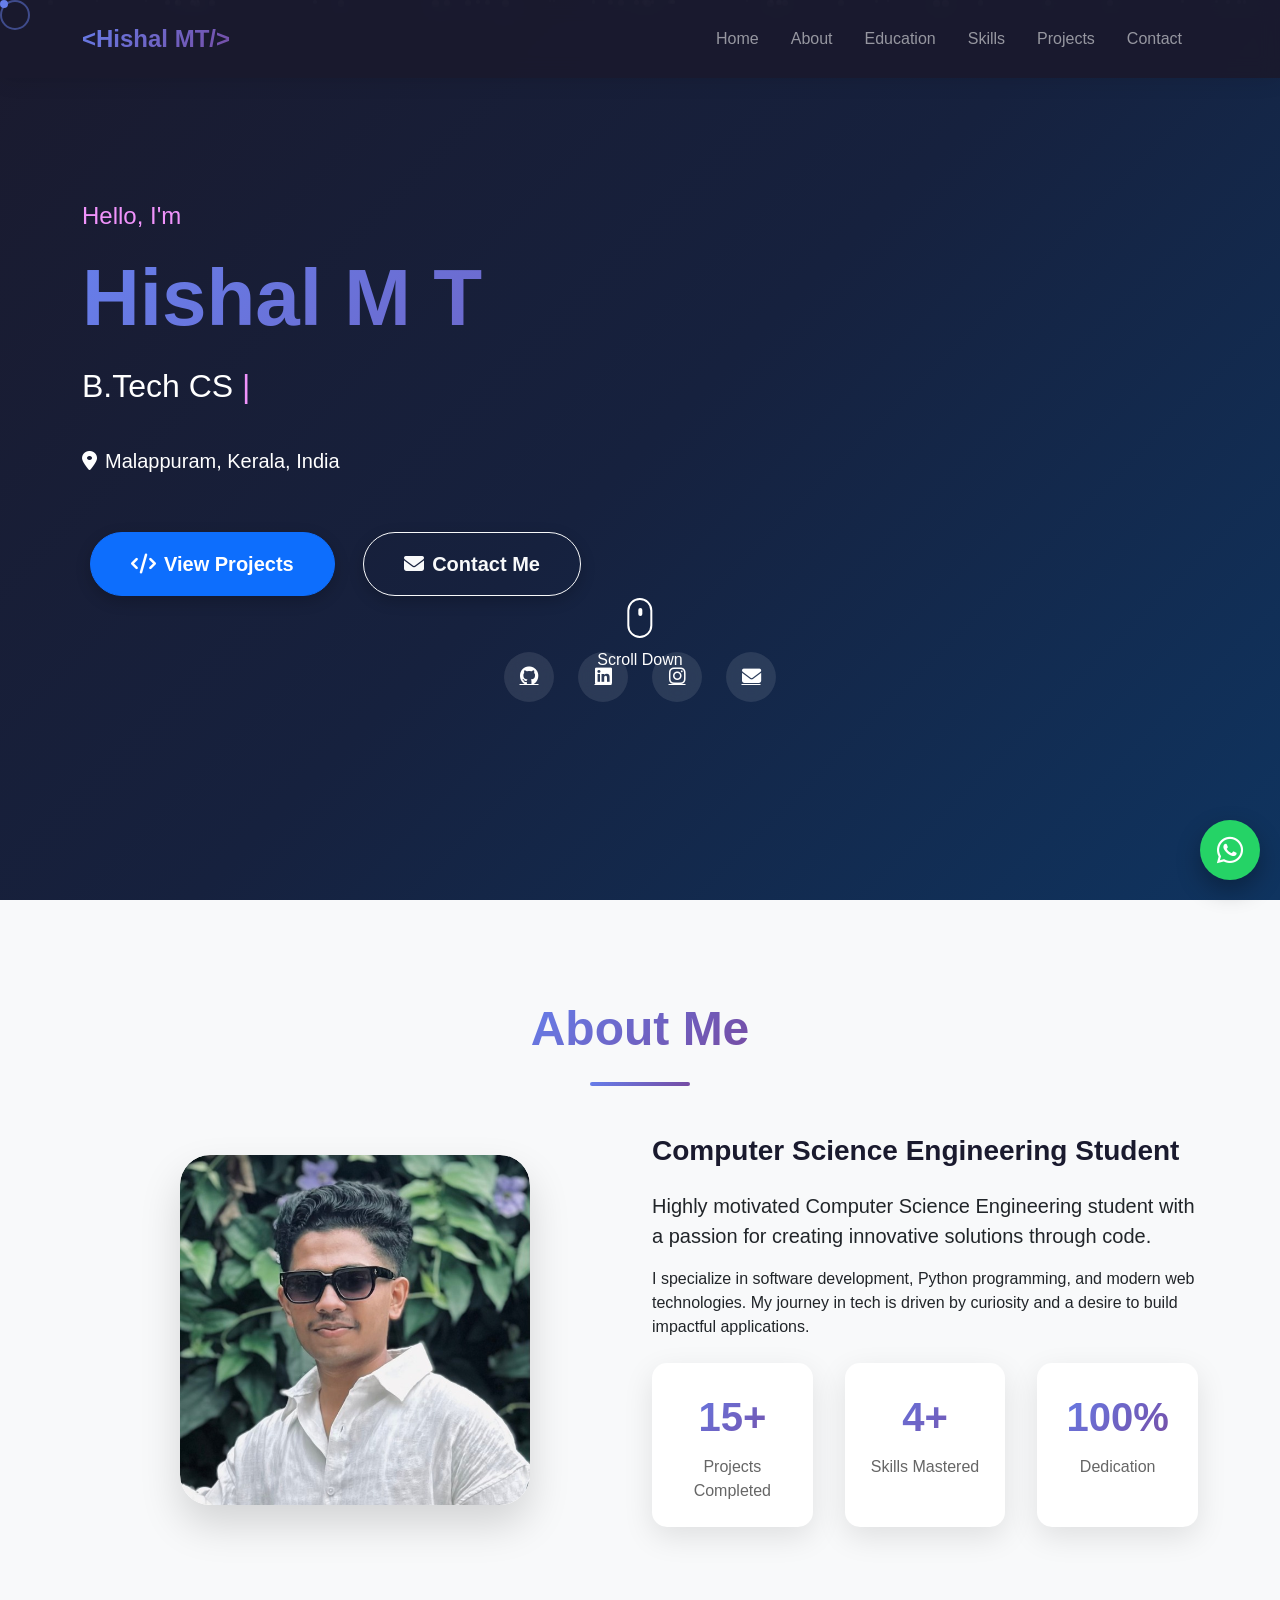
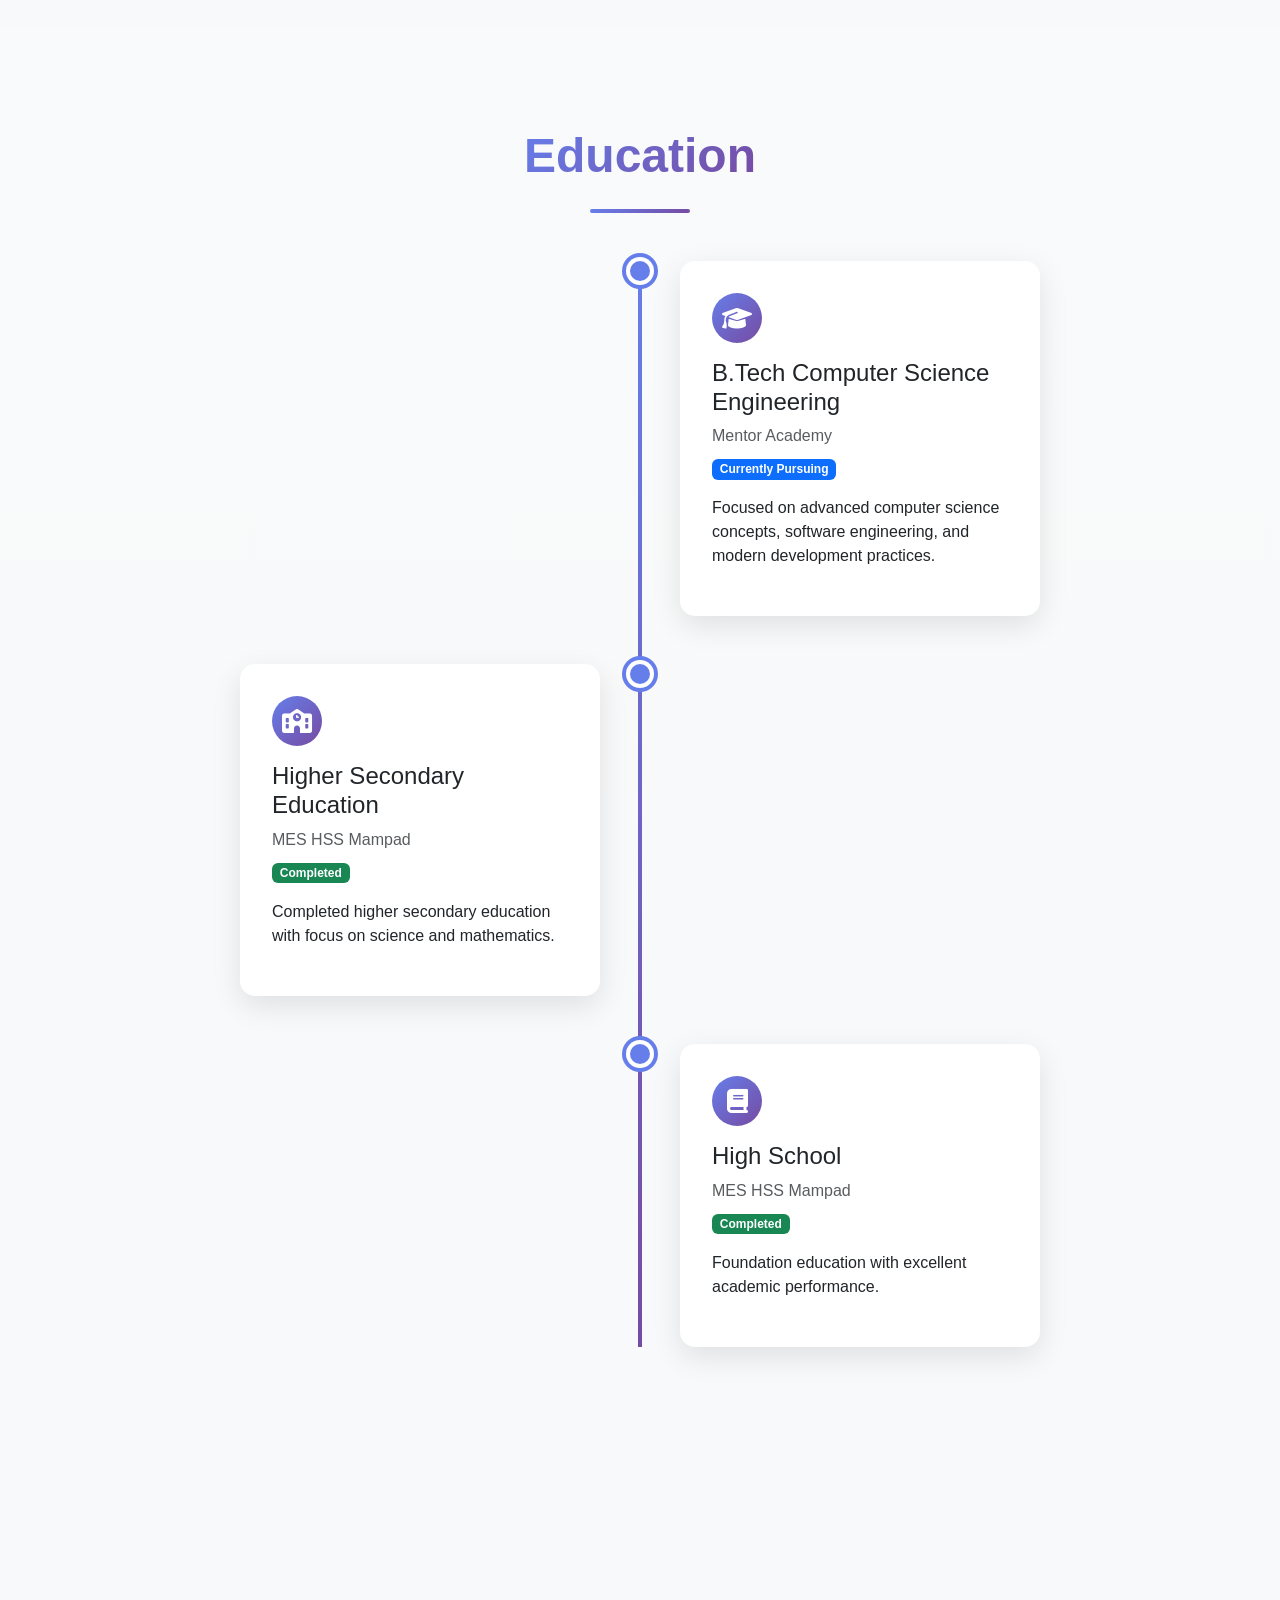
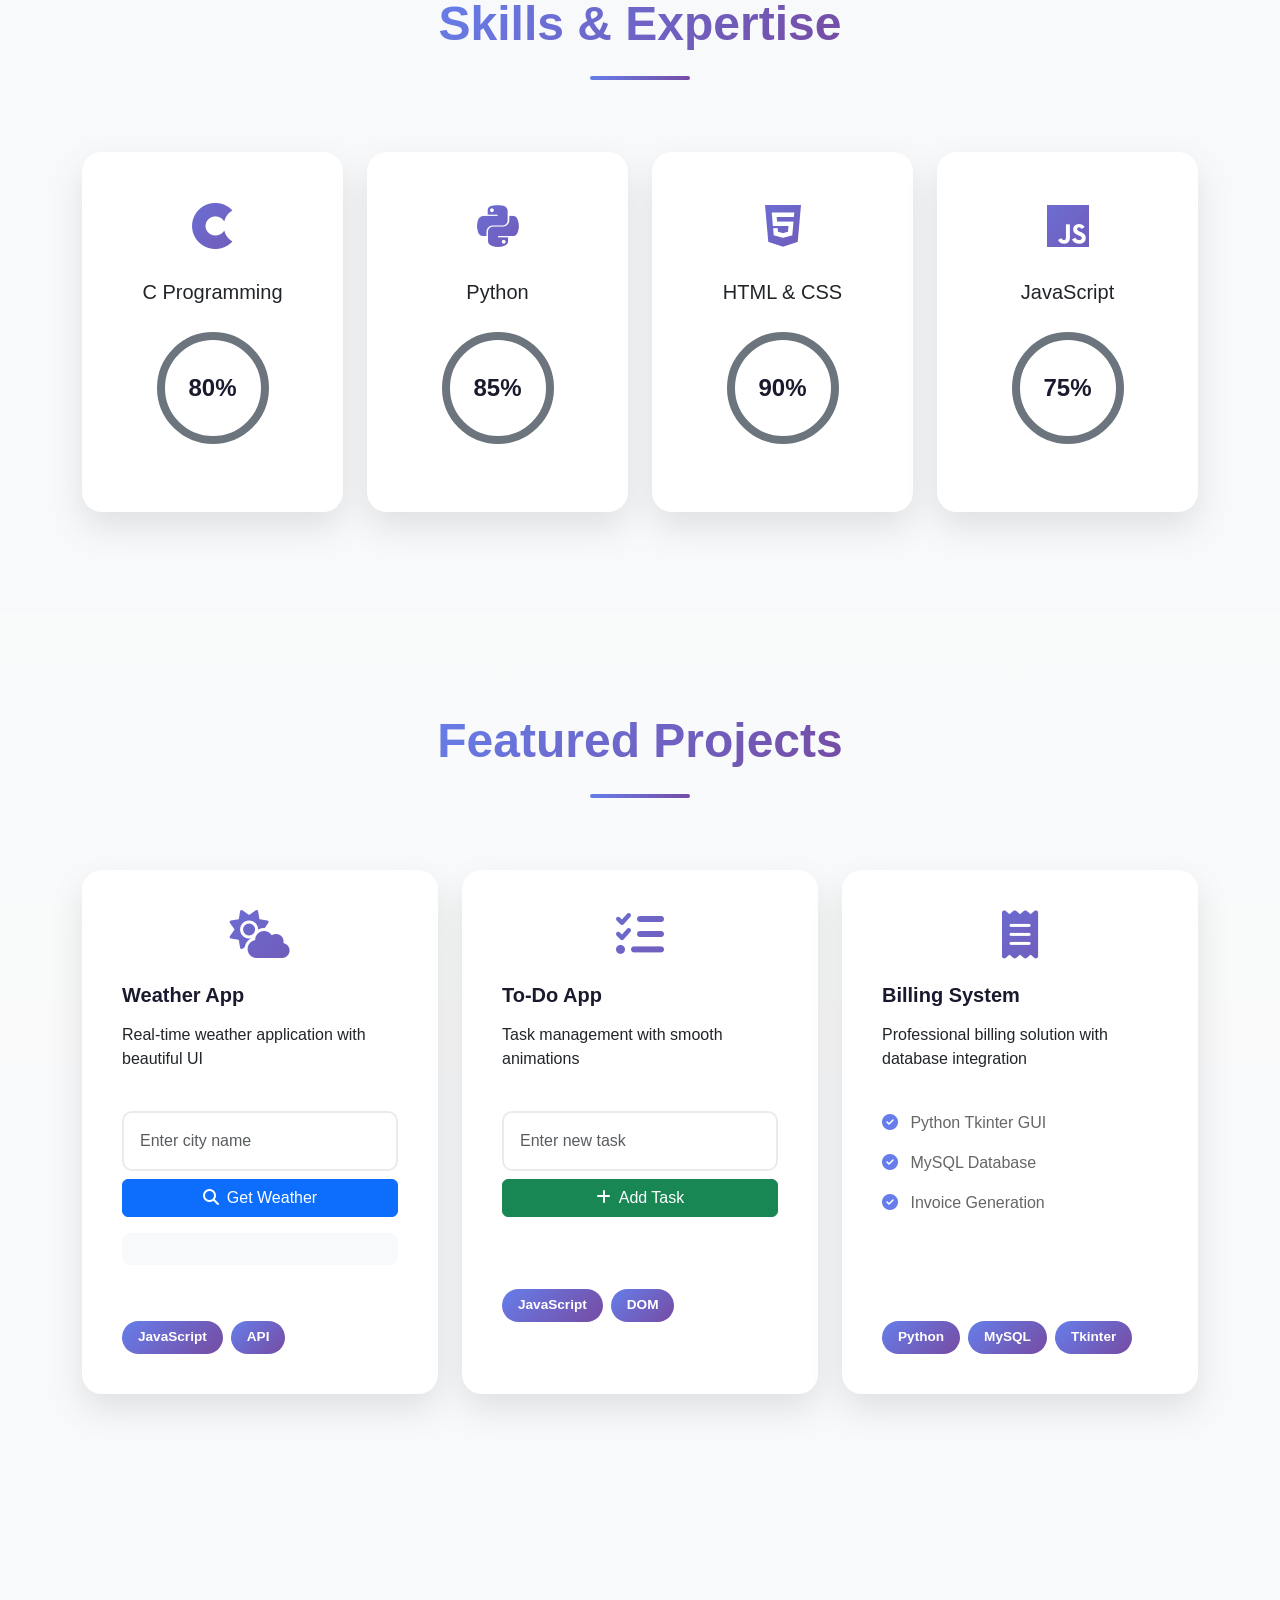
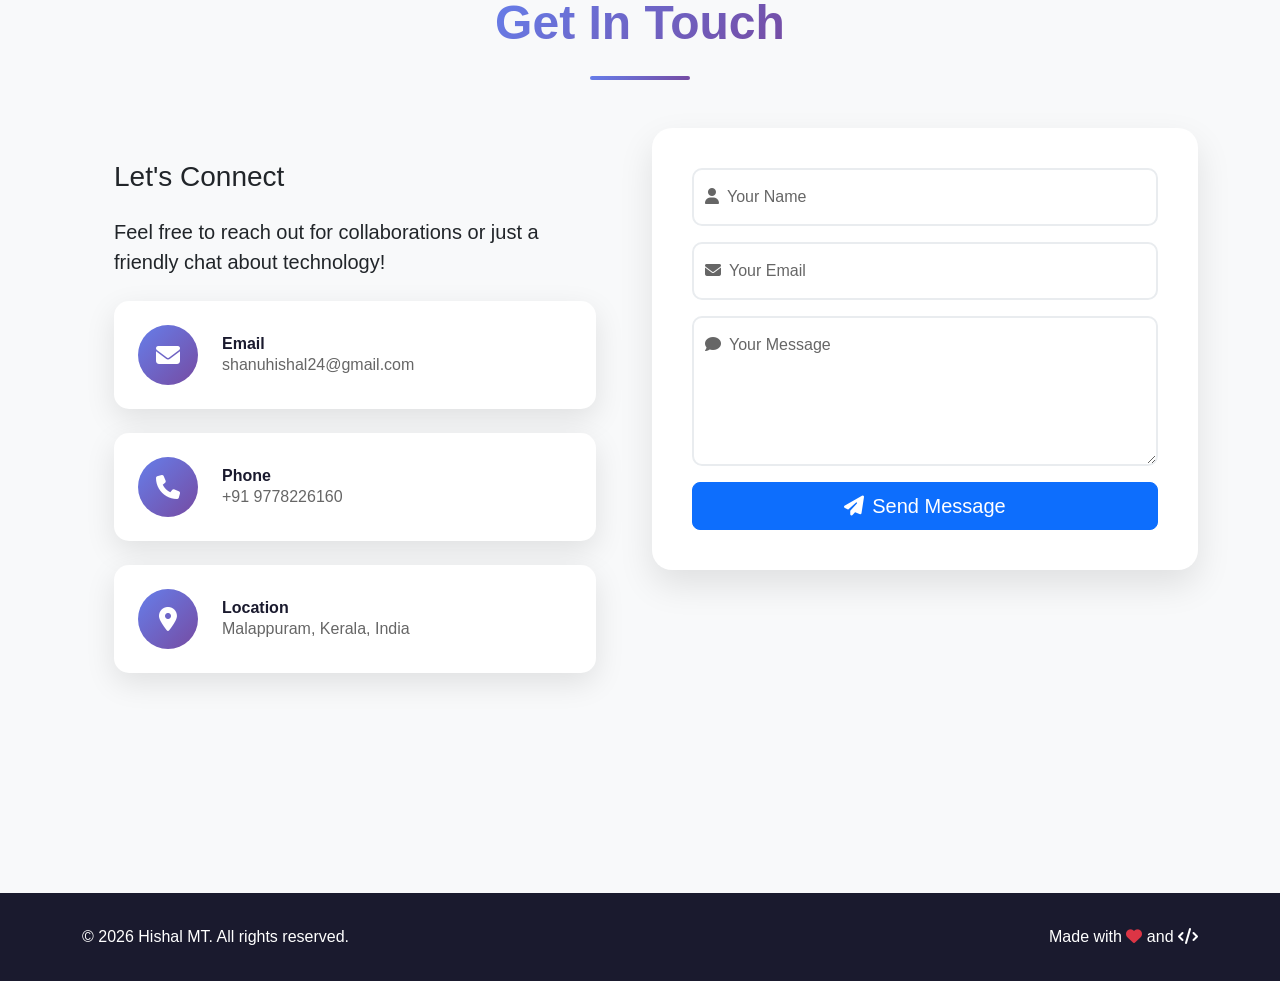
==== index.html @ 67fface1 "Fixed portfolio homepage" ====
<!DOCTYPE html>
<html lang="en">
<head>
<meta charset="UTF-8">
<meta name="viewport" content="width=device-width, initial-scale=1.0">
<title>Hishal MT | Portfolio</title>
<link href="https://cdn.jsdelivr.net/npm/bootstrap@5.3.2/dist/css/bootstrap.min.css" rel="stylesheet">
<link rel="stylesheet" href="https://cdnjs.cloudflare.com/ajax/libs/font-awesome/6.4.0/css/all.min.css">
<link rel="stylesheet" href="style.css">
</head>
<body>

<!-- Cursor Trail -->
<div class="cursor-dot" data-cursor-dot></div>
<div class="cursor-outline" data-cursor-outline></div>

<!-- Navbar -->
<nav class="navbar navbar-expand-lg navbar-dark fixed-top" id="mainNav">
<div class="container">
<a class="navbar-brand logo-text" href="#home">
<span class="logo-bracket">&lt;</span>Hishal MT<span class="logo-bracket">/&gt;</span>
</a>
<button class="navbar-toggler" type="button" data-bs-toggle="collapse" data-bs-target="#navMenu">
<span class="navbar-toggler-icon"></span>
</button>
<div class="collapse navbar-collapse" id="navMenu">
<ul class="navbar-nav ms-auto">
<li class="nav-item"><a class="nav-link" href="#home">Home</a></li>
<li class="nav-item"><a class="nav-link" href="#about">About</a></li>
<li class="nav-item"><a class="nav-link" href="#education">Education</a></li>
<li class="nav-item"><a class="nav-link" href="#skills">Skills</a></li>
<li class="nav-item"><a class="nav-link" href="#projects">Projects</a></li>
<li class="nav-item"><a class="nav-link" href="#contact">Contact</a></li>
</ul>
</div>
</div>
</nav>

<!-- Hero Section -->
<section id="home" class="hero">
<div class="particles" id="particles"></div>
<div class="container hero-content">
<div class="hero-text" data-aos="fade-up">
<div class="greeting">Hello, I'm</div>
<h1 class="display-1 fw-bold glitch" data-text="Hishal M T">Hishal M T</h1>
<div class="typed-container">
<span class="typed-text"></span>
<span class="cursor-blink">|</span>
</div>
<p class="lead mt-4">
<i class="fas fa-map-marker-alt me-2"></i>Malappuram, Kerala, India
</p>
<div class="hero-buttons mt-5">
<a href="#projects" class="btn btn-primary btn-lg me-3">
<i class="fas fa-code me-2"></i>View Projects
</a>
<a href="#contact" class="btn btn-outline-light btn-lg">
<i class="fas fa-envelope me-2"></i>Contact Me
</a>
</div>
<div class="social-links mt-5">
<a href="https://github.com/HISHAL24/" class="social-icon"><i class="fab fa-github"></i></a>
<a href="https://www.linkedin.com/in/HISHAL MT/" class="social-icon"><i class="fab fa-linkedin"></i></a>
<a href="https://www.instagram.com/_hishal/" class="social-icon"><i class="fab fa-instagram"></i></a>
<a href="mailto:shanuhishal24@gmail.com" class="social-icon"><i class="fas fa-envelope"></i></a>
</div>
</div>
<div class="scroll-indicator">
<div class="mouse"></div>
<span>Scroll Down</span>
</div>
</div>
</section>

<!-- About Section -->
<section id="about" class="section">
<div class="container">
<div class="section-title" data-aos="fade-up">
<h2>About Me</h2>
<div class="title-underline"></div>
</div>
<div class="row align-items-center mt-5">
<div class="col-lg-6" data-aos="fade-right">
<div class="about-img-container">
<div class="about-img-bg"></div>

<div class="profile-card-3d">
    <img src="images/amyphoto.jpg" alt="My Photo" class="profile-img">
</div>

</div>
</div>
<div class="col-lg-6" data-aos="fade-left">
<div class="about-content">
<h3 class="mb-4">Computer Science Engineering Student</h3>
<p class="lead">Highly motivated Computer Science Engineering student with a passion for creating innovative solutions through code.</p>
<p>I specialize in software development, Python programming, and modern web technologies. My journey in tech is driven by curiosity and a desire to build impactful applications.</p>
<div class="about-stats mt-4">
<div class="stat-item">
<div class="stat-number">15+</div>
<div class="stat-label">Projects Completed</div>
</div>
<div class="stat-item">
<div class="stat-number">4+</div>
<div class="stat-label">Skills Mastered</div>
</div>
<div class="stat-item">
<div class="stat-number">100%</div>
<div class="stat-label">Dedication</div>
</div>
</div>
</div>
</div>
</div>
</div>
</section>

<!-- Education Section -->
<section id="education" class="section bg-gradient">
<div class="container">
<div class="section-title" data-aos="fade-up">
<h2>Education</h2>
<div class="title-underline"></div>
</div>
<div class="timeline">
<div class="timeline-item" data-aos="fade-up" data-aos-delay="100">
<div class="timeline-dot"></div>
<div class="timeline-content">
<div class="timeline-card">
<div class="timeline-icon"><i class="fas fa-graduation-cap"></i></div>
<h4>B.Tech Computer Science Engineering</h4>
<p class="text-muted mb-2">Mentor Academy</p>
<span class="badge bg-primary">Currently Pursuing</span>
<p class="mt-3">Focused on advanced computer science concepts, software engineering, and modern development practices.</p>
</div>
</div>
</div>
<div class="timeline-item" data-aos="fade-up" data-aos-delay="200">
<div class="timeline-dot"></div>
<div class="timeline-content">
<div class="timeline-card">
<div class="timeline-icon"><i class="fas fa-school"></i></div>
<h4>Higher Secondary Education</h4>
<p class="text-muted mb-2">MES HSS Mampad</p>
<span class="badge bg-success">Completed</span>
<p class="mt-3">Completed higher secondary education with focus on science and mathematics.</p>
</div>
</div>
</div>
<div class="timeline-item" data-aos="fade-up" data-aos-delay="300">
<div class="timeline-dot"></div>
<div class="timeline-content">
<div class="timeline-card">
<div class="timeline-icon"><i class="fas fa-book"></i></div>
<h4>High School</h4>
<p class="text-muted mb-2">MES HSS Mampad</p>
<span class="badge bg-success">Completed</span>
<p class="mt-3">Foundation education with excellent academic performance.</p>
</div>
</div>
</div>
</div>
</div>
</section>

<!-- Skills Section -->
<section id="skills" class="section">
<div class="container">
<div class="section-title" data-aos="fade-up">
<h2>Skills & Expertise</h2>
<div class="title-underline"></div>
</div>
<div class="row g-4 mt-4">
<div class="col-lg-3 col-md-6" data-aos="zoom-in" data-aos-delay="100">
<div class="skill-card-3d">
<div class="skill-icon"><i class="fab fa-cuttlefish"></i></div>
<h5>C Programming</h5>
<div class="skill-progress">
<svg class="progress-ring" width="120" height="120">
<circle class="progress-ring-circle" stroke="#6c757d" stroke-width="8" fill="transparent" r="52" cx="60" cy="60"/>
<circle class="progress-ring-circle progress-ring-fill" stroke="url(#gradient1)" stroke-width="8" fill="transparent" r="52" cx="60" cy="60" style="--percent: 80"/>
</svg>
<div class="progress-text">80%</div>
</div>
<defs>
<linearGradient id="gradient1" x1="0%" y1="0%" x2="100%" y2="100%">
<stop offset="0%" style="stop-color:#667eea;stop-opacity:1" />
<stop offset="100%" style="stop-color:#764ba2;stop-opacity:1" />
</linearGradient>
</defs>
</div>
</div>
<div class="col-lg-3 col-md-6" data-aos="zoom-in" data-aos-delay="200">
<div class="skill-card-3d">
<div class="skill-icon"><i class="fab fa-python"></i></div>
<h5>Python</h5>
<div class="skill-progress">
<svg class="progress-ring" width="120" height="120">
<circle class="progress-ring-circle" stroke="#6c757d" stroke-width="8" fill="transparent" r="52" cx="60" cy="60"/>
<circle class="progress-ring-circle progress-ring-fill" stroke="url(#gradient2)" stroke-width="8" fill="transparent" r="52" cx="60" cy="60" style="--percent: 85"/>
</svg>
<div class="progress-text">85%</div>
</div>
<defs>
<linearGradient id="gradient2" x1="0%" y1="0%" x2="100%" y2="100%">
<stop offset="0%" style="stop-color:#f093fb;stop-opacity:1" />
<stop offset="100%" style="stop-color:#f5576c;stop-opacity:1" />
</linearGradient>
</defs>
</div>
</div>
<div class="col-lg-3 col-md-6" data-aos="zoom-in" data-aos-delay="300">
<div class="skill-card-3d">
<div class="skill-icon"><i class="fab fa-html5"></i></div>
<h5>HTML & CSS</h5>
<div class="skill-progress">
<svg class="progress-ring" width="120" height="120">
<circle class="progress-ring-circle" stroke="#6c757d" stroke-width="8" fill="transparent" r="52" cx="60" cy="60"/>
<circle class="progress-ring-circle progress-ring-fill" stroke="url(#gradient3)" stroke-width="8" fill="transparent" r="52" cx="60" cy="60" style="--percent: 90"/>
</svg>
<div class="progress-text">90%</div>
</div>
<defs>
<linearGradient id="gradient3" x1="0%" y1="0%" x2="100%" y2="100%">
<stop offset="0%" style="stop-color:#4facfe;stop-opacity:1" />
<stop offset="100%" style="stop-color:#00f2fe;stop-opacity:1" />
</linearGradient>
</defs>
</div>
</div>
<div class="col-lg-3 col-md-6" data-aos="zoom-in" data-aos-delay="400">
<div class="skill-card-3d">
<div class="skill-icon"><i class="fab fa-js"></i></div>
<h5>JavaScript</h5>
<div class="skill-progress">
<svg class="progress-ring" width="120" height="120">
<circle class="progress-ring-circle" stroke="#6c757d" stroke-width="8" fill="transparent" r="52" cx="60" cy="60"/>
<circle class="progress-ring-circle progress-ring-fill" stroke="url(#gradient4)" stroke-width="8" fill="transparent" r="52" cx="60" cy="60" style="--percent: 75"/>
</svg>
<div class="progress-text">75%</div>
</div>
<defs>
<linearGradient id="gradient4" x1="0%" y1="0%" x2="100%" y2="100%">
<stop offset="0%" style="stop-color:#fa709a;stop-opacity:1" />
<stop offset="100%" style="stop-color:#fee140;stop-opacity:1" />
</linearGradient>
</defs>
</div>
</div>
</div>
</div>
</section>

<!-- Projects Section -->
<section id="projects" class="section bg-gradient">
<div class="container">
<div class="section-title" data-aos="fade-up">
<h2>Featured Projects</h2>
<div class="title-underline"></div>
</div>
<div class="row g-4 mt-4">
<div class="col-lg-4 col-md-6" data-aos="flip-left" data-aos-delay="100">
<div class="project-card">
<div class="project-icon">
<i class="fas fa-cloud-sun fa-3x"></i>
</div>
<h5>Weather App</h5>
<p>Real-time weather application with beautiful UI</p>
<div class="project-demo">
<input type="text" id="city" class="form-control mb-2" placeholder="Enter city name">
<button class="btn btn-primary w-100" onclick="getWeather()">
<i class="fas fa-search me-2"></i>Get Weather
</button>
<p id="weatherResult" class="mt-3 result-text"></p>
</div>
<div class="project-tags">
<span class="tag">JavaScript</span>
<span class="tag">API</span>
</div>
</div>
</div>
<div class="col-lg-4 col-md-6" data-aos="flip-left" data-aos-delay="200">
<div class="project-card">
<div class="project-icon">
<i class="fas fa-tasks fa-3x"></i>
</div>
<h5>To-Do App</h5>
<p>Task management with smooth animations</p>
<div class="project-demo">
<input type="text" id="task" class="form-control mb-2" placeholder="Enter new task">
<button class="btn btn-success w-100" onclick="addTask()">
<i class="fas fa-plus me-2"></i>Add Task
</button>
<ul id="taskList" class="task-list mt-3"></ul>
</div>
<div class="project-tags">
<span class="tag">JavaScript</span>
<span class="tag">DOM</span>
</div>
</div>
</div>
<div class="col-lg-4 col-md-6" data-aos="flip-left" data-aos-delay="300">
<div class="project-card">
<div class="project-icon">
<i class="fas fa-receipt fa-3x"></i>
</div>
<h5>Billing System</h5>
<p>Professional billing solution with database integration</p>
<div class="project-features mt-3">
<div class="feature-item">
<i class="fas fa-check-circle"></i> Python Tkinter GUI
</div>
<div class="feature-item">
<i class="fas fa-check-circle"></i> MySQL Database
</div>
<div class="feature-item">
<i class="fas fa-check-circle"></i> Invoice Generation
</div>
</div>
<div class="project-tags mt-3">
<span class="tag">Python</span>
<span class="tag">MySQL</span>
<span class="tag">Tkinter</span>
</div>
</div>
</div>
</div>
</div>
</section>

<!-- Contact Section -->
<section id="contact" class="section">
<div class="container">
<div class="section-title" data-aos="fade-up">
<h2>Get In Touch</h2>
<div class="title-underline"></div>
</div>
<div class="row mt-5">
<div class="col-lg-6" data-aos="fade-right">
<div class="contact-info">
<h3 class="mb-4">Let's Connect</h3>
<p class="lead mb-4">Feel free to reach out for collaborations or just a friendly chat about technology!</p>
<div class="contact-item">
<div class="contact-icon"><i class="fas fa-envelope"></i></div>
<div>
<h6>Email</h6>
<p>shanuhishal24@gmail.com</p>
</div>
</div>
<div class="contact-item">
<div class="contact-icon"><i class="fas fa-phone"></i></div>
<div>
<h6>Phone</h6>
<p>+91 9778226160</p>
</div>
</div>
<div class="contact-item">
<div class="contact-icon"><i class="fas fa-map-marker-alt"></i></div>
<div>
<h6>Location</h6>
<p>Malappuram, Kerala, India</p>
</div>
</div>
</div>
</div>
<div class="col-lg-6" data-aos="fade-left">
<form onsubmit="sendEmail(event)" class="contact-form">
<div class="form-floating mb-3">
<input type="text" class="form-control" id="name" placeholder="Your Name" required>
<label for="name"><i class="fas fa-user me-2"></i>Your Name</label>
</div>
<div class="form-floating mb-3">
<input type="email" class="form-control" id="email" placeholder="Your Email" required>
<label for="email"><i class="fas fa-envelope me-2"></i>Your Email</label>
</div>
<div class="form-floating mb-3">
<textarea class="form-control" id="message" placeholder="Message" style="height: 150px" required></textarea>
<label for="message"><i class="fas fa-comment me-2"></i>Your Message</label>
</div>
<button type="submit" class="btn btn-primary btn-lg w-100">
<i class="fas fa-paper-plane me-2"></i>Send Message
</button>

</form>
</div>
</div>
</div>
</section>

<!-- Footer -->
<footer class="footer">
<div class="container">
<div class="row">
<div class="col-md-6">
<p class="mb-0">&copy; 2026 Hishal MT. All rights reserved.</p>
</div>
<div class="col-md-6 text-md-end">
<p class="mb-0">Made with <i class="fas fa-heart text-danger"></i> and <i class="fas fa-code"></i></p>
</div>
</div>
</div>
</footer>

<!-- ADD WHATSAPP BUTTON HERE -->

<a href="https://wa.me/919778226160?text=Hello%20Hishal"
   class="floating-whatsapp"
   target="_blank">

   <i class="fab fa-whatsapp"></i>

</a>

</body>
</html>

<script src="https://cdn.jsdelivr.net/npm/bootstrap@5.3.2/dist/js/bootstrap.bundle.min.js"></script>
<script src="script.js"></script>

<style>
/* ===== CSS FILE CONTENT (style.css) ===== */

/* Global Styles */
* {
  margin: 0;
  padding: 0;
  box-sizing: border-box;
}

:root {
  --primary: #667eea;
  --secondary: #764ba2;
  --accent: #f093fb;
  --dark: #1a1a2e;
  --light: #f8f9fa;
  --gradient-1: linear-gradient(135deg, #667eea 0%, #764ba2 100%);
  --gradient-2: linear-gradient(135deg, #f093fb 0%, #f5576c 100%);
  --gradient-3: linear-gradient(135deg, #4facfe 0%, #00f2fe 100%);
}

body {
  font-family: 'Segoe UI', Tahoma, Geneva, Verdana, sans-serif;
  background-color: var(--light);
  overflow-x: hidden;
  cursor: none;
}


.floating-whatsapp{
    position: fixed;
    bottom: 20px;
    right: 20px;
    width: 60px;
    height: 60px;
    background: #25D366;
    color: white;
    border-radius: 50%;
    display: flex;
    align-items: center;
    justify-content: center;
    font-size: 30px;
    text-decoration: none;
    box-shadow: 0 10px 25px rgba(0,0,0,0.3);
    z-index: 1000;
    transition: 0.3s ease;
}

.floating-whatsapp:hover{
    transform: scale(1.1);
    color: white;
}

/* Custom Cursor */
.cursor-dot {
  width: 8px;
  height: 8px;
  background: var(--primary);
  border-radius: 50%;
  position: fixed;
  pointer-events: none;
  z-index: 9999;
  transition: transform 0.2s ease;
}

.cursor-outline {
  width: 30px;
  height: 30px;
  border: 2px solid var(--primary);
  border-radius: 50%;
  position: fixed;
  pointer-events: none;
  z-index: 9998;
  transition: all 0.15s ease;
  opacity: 0.5;
}

/* Navbar */
.navbar {
  background: rgba(26, 26, 46, 0.95) !important;
  backdrop-filter: blur(10px);
  padding: 1rem 0;
  transition: all 0.3s ease;
  box-shadow: 0 2px 20px rgba(0, 0, 0, 0.1);
}

.navbar.scrolled {
  padding: 0.5rem 0;
  box-shadow: 0 4px 30px rgba(0, 0, 0, 0.2);
}

.logo-text {
  font-size: 1.5rem;
  font-weight: 700;
  background: var(--gradient-1);
  -webkit-background-clip: text;
  -webkit-text-fill-color: transparent;
  background-clip: text;
}

.logo-bracket {
  color: var(--accent);
  font-weight: 900;
}

.nav-link {
  position: relative;
  margin: 0 0.5rem;
  transition: all 0.3s ease;
}

.nav-link::after {
  content: '';
  position: absolute;
  bottom: -5px;
  left: 50%;
  width: 0;
  height: 2px;
  background: var(--gradient-1);
  transition: all 0.3s ease;
  transform: translateX(-50%);
}

.nav-link:hover::after {
  width: 80%;
}

/* Hero Section */
.hero {
  min-height: 100vh;
  background: linear-gradient(135deg, #1a1a2e 0%, #16213e 50%, #0f3460 100%);
  position: relative;
  overflow: hidden;
  display: flex;
  align-items: center;
  color: white;
}

.particles {
  position: absolute;
  width: 100%;
  height: 100%;
  top: 0;
  left: 0;
  z-index: 1;
}

.particle {
  position: absolute;
  background: rgba(255, 255, 255, 0.5);
  border-radius: 50%;
  animation: float 20s infinite;
}

@keyframes float {
  0%, 100% {
    transform: translateY(0) translateX(0);
    opacity: 0;
  }
  10% {
    opacity: 1;
  }
  90% {
    opacity: 1;
  }
  100% {
    transform: translateY(-100vh) translateX(100px);
    opacity: 0;
  }
}

.hero-content {
  position: relative;
  z-index: 2;
}

.greeting {
  font-size: 1.5rem;
  color: var(--accent);
  margin-bottom: 1rem;
  animation: fadeInDown 1s ease;
}

.glitch {
  animation: fadeInUp 1s ease;
  background: var(--gradient-1);
  -webkit-background-clip: text;
  -webkit-text-fill-color: transparent;
  background-clip: text;
}

.typed-container {
  font-size: 2rem;
  margin-top: 1rem;
  min-height: 60px;
}

.typed-text {
  color: #fff;
  font-weight: 500;
}

.cursor-blink {
  animation: blink 0.7s infinite;
  color: var(--accent);
  font-weight: 100;
}

@keyframes blink {
  0%, 50% { opacity: 1; }
  51%, 100% { opacity: 0; }
}

.hero-buttons .btn {
  margin: 0.5rem;
  padding: 1rem 2.5rem;
  font-weight: 600;
  border-radius: 50px;
  transition: all 0.3s ease;
  box-shadow: 0 5px 15px rgba(0, 0, 0, 0.2);
}

.hero-buttons .btn:hover {
  transform: translateY(-5px) scale(1.05);
  box-shadow: 0 10px 30px rgba(102, 126, 234, 0.4);
}

.social-links {
  display: flex;
  gap: 1.5rem;
  justify-content: center;
}

.social-icon {
  width: 50px;
  height: 50px;
  border-radius: 50%;
  background: rgba(255, 255, 255, 0.1);
  display: flex;
  align-items: center;
  justify-content: center;
  color: white;
  font-size: 1.2rem;
  transition: all 0.3s ease;
  backdrop-filter: blur(10px);
}

.social-icon:hover {
  background: var(--gradient-1);
  transform: translateY(-5px) rotate(360deg);
  box-shadow: 0 10px 25px rgba(102, 126, 234, 0.4);
}

.scroll-indicator {
  position: absolute;
  bottom: 30px;
  left: 50%;
  transform: translateX(-50%);
  display: flex;
  flex-direction: column;
  align-items: center;
  gap: 10px;
  animation: bounce 2s infinite;
}

.mouse {
  width: 25px;
  height: 40px;
  border: 2px solid white;
  border-radius: 20px;
  position: relative;
}

.mouse::before {
  content: '';
  width: 4px;
  height: 8px;
  background: white;
  border-radius: 2px;
  position: absolute;
  top: 8px;
  left: 50%;
  transform: translateX(-50%);
  animation: scroll 2s infinite;
}

@keyframes scroll {
  0% { opacity: 1; top: 8px; }
  100% { opacity: 0; top: 20px; }
}

@keyframes bounce {
  0%, 100% { transform: translateX(-50%) translateY(0); }
  50% { transform: translateX(-50%) translateY(-10px); }
}

/* Section Styles */
.section {
  padding: 100px 0;
  position: relative;
}

.section-title {
  text-align: center;
  margin-bottom: 3rem;
}

.section-title h2 {
  font-size: 3rem;
  font-weight: 700;
  background: var(--gradient-1);
  -webkit-background-clip: text;
  -webkit-text-fill-color: transparent;
  background-clip: text;
  display: inline-block;
}

.title-underline {
  width: 100px;
  height: 4px;
  background: var(--gradient-1);
  margin: 1rem auto;
  border-radius: 2px;
  animation: expandWidth 1s ease;
}

@keyframes expandWidth {
  from { width: 0; }
  to { width: 100px; }
}

.bg-gradient {
  background: linear-gradient(135deg, #f5f7fa 0%, #c3cfe2 100%);
}

/* About Section */
.about-img-container {
  position: relative;
  perspective: 1000px;
}

.about-img-bg {
  width: 300px;
  height: 300px;
  background: var(--gradient-1);
  border-radius: 50%;
  position: absolute;
  top: 50%;
  left: 50%;
  transform: translate(-50%, -50%);
  animation: rotate 20s linear infinite;
  opacity: 0.3;
}

@keyframes rotate {
  from { transform: translate(-50%, -50%) rotate(0deg); }
  to { transform: translate(-50%, -50%) rotate(360deg); }
}

.profile-card-3d {
  width: 300px;
  height: 300px;
  background: linear-gradient(135deg, rgba(255,255,255,0.9), rgba(255,255,255,0.7));
  border-radius: 20px;
  margin: 0 auto;
  display: flex;
  align-items: center;
  justify-content: center;
  box-shadow: 0 20px 60px rgba(0, 0, 0, 0.3);
  transition: transform 0.3s ease;
  transform-style: preserve-3d;
}



.profile-card-3d{
    width: 350px;
    height: 350px;
    border-radius: 30px;
    overflow: hidden;
    position: relative;
    background: #fff;
    display: flex;
    align-items: center;
    justify-content: center;
    box-shadow: 0 20px 40px rgba(0,0,0,0.15);
}

.profile-img{
    width: 100%;
    height: 100%;
    object-fit: cover;
    border-radius: 30px;
}



.profile-card-3d:hover {
  transform: rotateY(10deg) rotateX(10deg);
}

.profile-placeholder {
  color: var(--primary);
  opacity: 0.5;
}

.about-content h3 {
  color: var(--dark);
  font-weight: 700;
}

.about-stats {
  display: grid;
  grid-template-columns: repeat(3, 1fr);
  gap: 2rem;
  margin-top: 2rem;
}

.stat-item {
  text-align: center;
  padding: 1.5rem;
  background: white;
  border-radius: 15px;
  box-shadow: 0 10px 30px rgba(0, 0, 0, 0.1);
  transition: all 0.3s ease;
}

.stat-item:hover {
  transform: translateY(-10px);
  box-shadow: 0 15px 40px rgba(102, 126, 234, 0.3);
}

.stat-number {
  font-size: 2.5rem;
  font-weight: 700;
  background: var(--gradient-1);
  -webkit-background-clip: text;
  -webkit-text-fill-color: transparent;
  background-clip: text;
}

.stat-label {
  color: #666;
  margin-top: 0.5rem;
}

/* Timeline */
.timeline {
  position: relative;
  max-width: 800px;
  margin: 0 auto;
}

.timeline::before {
  content: '';
  position: absolute;
  left: 50%;
  transform: translateX(-50%);
  width: 4px;
  height: 100%;
  background: var(--gradient-1);
}

.timeline-item {
  position: relative;
  margin-bottom: 3rem;
}

.timeline-dot {
  width: 20px;
  height: 20px;
  background: var(--primary);
  border-radius: 50%;
  position: absolute;
  left: 50%;
  transform: translateX(-50%);
  top: 0;
  z-index: 2;
  box-shadow: 0 0 0 4px white, 0 0 0 8px var(--primary);
  animation: pulse 2s infinite;
}

@keyframes pulse {
  0%, 100% { box-shadow: 0 0 0 4px white, 0 0 0 8px var(--primary); }
  50% { box-shadow: 0 0 0 4px white, 0 0 0 12px rgba(102, 126, 234, 0.5); }
}

.timeline-content {
  width: calc(50% - 40px);
  margin-left: auto;
}

.timeline-item:nth-child(even) .timeline-content {
  margin-left: 0;
  margin-right: auto;
}

.timeline-card {
  background: white;
  padding: 2rem;
  border-radius: 15px;
  box-shadow: 0 10px 30px rgba(0, 0, 0, 0.1);
  transition: all 0.3s ease;
  position: relative;
}

.timeline-card:hover {
  transform: translateY(-5px);
  box-shadow: 0 15px 40px rgba(102, 126, 234, 0.3);
}

.timeline-icon {
  width: 50px;
  height: 50px;
  background: var(--gradient-1);
  border-radius: 50%;
  display: flex;
  align-items: center;
  justify-content: center;
  color: white;
  font-size: 1.5rem;
  margin-bottom: 1rem;
}

/* Skills Section */
.skill-card-3d {
  background: white;
  padding: 2.5rem;
  border-radius: 20px;
  text-align: center;
  box-shadow: 0 15px 35px rgba(0, 0, 0, 0.1);
  transition: all 0.4s cubic-bezier(0.175, 0.885, 0.32, 1.275);
  transform-style: preserve-3d;
  position: relative;
}

.skill-card-3d::before {
  content: '';
  position: absolute;
  top: 0;
  left: 0;
  width: 100%;
  height: 100%;
  border-radius: 20px;
  background: var(--gradient-1);
  opacity: 0;
  transition: all 0.4s ease;
  z-index: -1;
}

.skill-card-3d:hover::before {
  opacity: 0.1;
}

.skill-card-3d:hover {
  transform: translateY(-20px) rotateY(5deg) rotateX(5deg);
  box-shadow: 0 25px 50px rgba(102, 126, 234, 0.4);
}

.skill-icon {
  font-size: 3rem;
  background: var(--gradient-1);
  -webkit-background-clip: text;
  -webkit-text-fill-color: transparent;
  background-clip: text;
  margin-bottom: 1rem;
}

.skill-progress {
  position: relative;
  margin: 1.5rem auto;
  width: 120px;
  height: 120px;
}

.progress-ring {
  transform: rotate(-90deg);
}

.progress-ring-circle {
  transition: stroke-dashoffset 2s ease;
  transform-origin: 50% 50%;
}

.progress-ring-fill {
  stroke-dasharray: 326.56;
  stroke-dashoffset: calc(326.56 - (326.56 * var(--percent)) / 100);
  stroke-linecap: round;
  animation: fillProgress 2s ease forwards;
}

@keyframes fillProgress {
  from {
    stroke-dashoffset: 326.56;
  }
}

.progress-text {
  position: absolute;
  top: 50%;
  left: 50%;
  transform: translate(-50%, -50%);
  font-size: 1.5rem;
  font-weight: 700;
  color: var(--dark);
}

/* Projects Section */
.project-card {
  background: white;
  padding: 2.5rem;
  border-radius: 20px;
  box-shadow: 0 15px 35px rgba(0, 0, 0, 0.1);
  transition: all 0.4s cubic-bezier(0.175, 0.885, 0.32, 1.275);
  height: 100%;
  display: flex;
  flex-direction: column;
}

.project-card:hover {
  transform: translateY(-15px) scale(1.02);
  box-shadow: 0 25px 50px rgba(102, 126, 234, 0.3);
}

.project-icon {
  background: var(--gradient-1);
  -webkit-background-clip: text;
  -webkit-text-fill-color: transparent;
  background-clip: text;
  margin-bottom: 1.5rem;
  text-align: center;
}

.project-card h5 {
  color: var(--dark);
  font-weight: 700;
  margin-bottom: 1rem;
}

.project-demo {
  margin: 1.5rem 0;
}

.task-list {
  list-style: none;
  padding: 0;
  max-height: 200px;
  overflow-y: auto;
}

.task-list li {
  background: #f8f9fa;
  padding: 0.75rem;
  margin: 0.5rem 0;
  border-radius: 8px;
  border-left: 3px solid var(--primary);
  animation: slideInLeft 0.3s ease;
}

@keyframes slideInLeft {
  from {
    opacity: 0;
    transform: translateX(-20px);
  }
  to {
    opacity: 1;
    transform: translateX(0);
  }
}

.result-text {
  padding: 1rem;
  background: #f8f9fa;
  border-radius: 8px;
  color: var(--dark);
  font-weight: 500;
}

.project-features {
  flex-grow: 1;
}

.feature-item {
  padding: 0.5rem 0;
  color: #666;
}

.feature-item i {
  color: var(--primary);
  margin-right: 0.5rem;
}

.project-tags {
  display: flex;
  gap: 0.5rem;
  flex-wrap: wrap;
  margin-top: 1rem;
}

.tag {
  padding: 0.4rem 1rem;
  background: var(--gradient-1);
  color: white;
  border-radius: 20px;
  font-size: 0.85rem;
  font-weight: 600;
}

/* Contact Section */
.contact-info {
  padding: 2rem;
}

.contact-item {
  display: flex;
  align-items: center;
  gap: 1.5rem;
  padding: 1.5rem;
  background: white;
  border-radius: 15px;
  margin-bottom: 1.5rem;
  box-shadow: 0 10px 30px rgba(0, 0, 0, 0.1);
  transition: all 0.3s ease;
}

.contact-item:hover {
  transform: translateX(10px);
  box-shadow: 0 15px 40px rgba(102, 126, 234, 0.3);
}

.contact-icon {
  width: 60px;
  height: 60px;
  background: var(--gradient-1);
  border-radius: 50%;
  display: flex;
  align-items: center;
  justify-content: center;
  color: white;
  font-size: 1.5rem;
  flex-shrink: 0;
}

.contact-item h6 {
  margin: 0;
  color: var(--dark);
  font-weight: 700;
}

.contact-item p {
  margin: 0;
  color: #666;
}

.contact-form {
  background: white;
  padding: 2.5rem;
  border-radius: 20px;
  box-shadow: 0 15px 35px rgba(0, 0, 0, 0.1);
}

.form-control {
  border: 2px solid #e9ecef;
  border-radius: 10px;
  padding: 1rem;
  transition: all 0.3s ease;
}

.form-control:focus {
  border-color: var(--primary);
  box-shadow: 0 0 0 0.2rem rgba(102, 126, 234, 0.25);
  transform: translateY(-2px);
}

.form-floating label {
  color: #666;
}

/* Footer */
.footer {
  background: var(--dark);
  color: white;
  padding: 2rem 0;
  margin-top: 4rem;
}

/* Animations */
@keyframes fadeInUp {
  from {
    opacity: 0;
    transform: translateY(30px);
  }
  to {
    opacity: 1;
    transform: translateY(0);
  }
}

@keyframes fadeInDown {
  from {
    opacity: 0;
    transform: translateY(-30px);
  }
  to {
    opacity: 1;
    transform: translateY(0);
  }
}

/* AOS Animation Styles */
[data-aos] {
  opacity: 0;
  transition: all 0.8s ease;
}

[data-aos].aos-animate {
  opacity: 1;
}

[data-aos="fade-up"] {
  transform: translateY(50px);
}

[data-aos="fade-up"].aos-animate {
  transform: translateY(0);
}

[data-aos="fade-right"] {
  transform: translateX(-50px);
}

[data-aos="fade-right"].aos-animate {
  transform: translateX(0);
}

[data-aos="fade-left"] {
  transform: translateX(50px);
}

[data-aos="fade-left"].aos-animate {
  transform: translateX(0);
}

[data-aos="zoom-in"] {
  transform: scale(0.8);
}

[data-aos="zoom-in"].aos-animate {
  transform: scale(1);
}

[data-aos="flip-left"] {
  transform: perspective(2500px) rotateY(-100deg);
}

[data-aos="flip-left"].aos-animate {
  transform: perspective(2500px) rotateY(0);
}

/* Responsive */
@media (max-width: 768px) {
  .section-title h2 {
    font-size: 2rem;
  }
  
  .hero h1 {
    font-size: 2.5rem !important;
  }
  
  .typed-container {
    font-size: 1.5rem;
  }
  
  .about-stats {
    grid-template-columns: 1fr;
  }
  
  .timeline::before {
    left: 20px;
  }
  
  .timeline-content {
    width: calc(100% - 60px);
    margin-left: 60px !important;
  }
  
  .timeline-dot {
    left: 20px;
  }
  
  body {
    cursor: auto;
  }
  
  .cursor-dot,
  .cursor-outline {
    display: none;
  }
}
</style>

<script src="https://cdn.jsdelivr.net/npm/bootstrap@5.3.2/dist/js/bootstrap.bundle.min.js"></script>

<script>
// ===== JAVASCRIPT FILE CONTENT (script.js) =====

// Custom Cursor
const cursorDot = document.querySelector('[data-cursor-dot]');
const cursorOutline = document.querySelector('[data-cursor-outline]');

window.addEventListener('mousemove', (e) => {
  const posX = e.clientX;
  const posY = e.clientY;
  
  cursorDot.style.left = `${posX}px`;
  cursorDot.style.top = `${posY}px`;
  
  cursorOutline.animate({
    left: `${posX}px`,
    top: `${posY}px`
  }, { duration: 500, fill: "forwards" });
});

// Navbar Scroll Effect
const navbar = document.getElementById('mainNav');
window.addEventListener('scroll', () => {
  if (window.scrollY > 50) {
    navbar.classList.add('scrolled');
  } else {
    navbar.classList.remove('scrolled');
  }
});

// Smooth Scroll
document.querySelectorAll('a[href^="#"]').forEach(anchor => {
  anchor.addEventListener('click', function (e) {
    e.preventDefault();
    const target = document.querySelector(this.getAttribute('href'));
    if (target) {
      target.scrollIntoView({
        behavior: 'smooth',
        block: 'start'
      });
    }
  });
});

// Particles Animation
const particlesContainer = document.getElementById('particles');
const particleCount = 50;

for (let i = 0; i < particleCount; i++) {
  const particle = document.createElement('div');
  particle.className = 'particle';
  particle.style.width = `${Math.random() * 5 + 2}px`;
  particle.style.height = particle.style.width;
  particle.style.left = `${Math.random() * 100}%`;
  particle.style.animationDuration = `${Math.random() * 10 + 10}s`;
  particle.style.animationDelay = `${Math.random() * 5}s`;
  particlesContainer.appendChild(particle);
}

// Typing Effect
const typedTextSpan = document.querySelector('.typed-text');
const texts = [
  'B.Tech CSE Student',
  'Software Developer',
  'Python Enthusiast',
  'Web Developer',
  'Problem Solver'
];
let textIndex = 0;
let charIndex = 0;
let isDeleting = false;
let typingDelay = 200;

function type() {
  const currentText = texts[textIndex];
  
  if (isDeleting) {
    typedTextSpan.textContent = currentText.substring(0, charIndex - 1);
    charIndex--;
    typingDelay = 100;
  } else {
    typedTextSpan.textContent = currentText.substring(0, charIndex + 1);
    charIndex++;
    typingDelay = 200;
  }
  
  if (!isDeleting && charIndex === currentText.length) {
    isDeleting = true;
    typingDelay = 2000;
  } else if (isDeleting && charIndex === 0) {
    isDeleting = false;
    textIndex = (textIndex + 1) % texts.length;
    typingDelay = 500;
  }
  
  setTimeout(type, typingDelay);
}

document.addEventListener('DOMContentLoaded', () => {
  setTimeout(type, 1000);
});

// Intersection Observer for Animations
const observerOptions = {
  threshold: 0.1,
  rootMargin: '0px 0px -50px 0px'
};

const observer = new IntersectionObserver((entries) => {
  entries.forEach(entry => {
    if (entry.isIntersecting) {
      entry.target.classList.add('aos-animate');
    }
  });
}, observerOptions);

document.querySelectorAll('[data-aos]').forEach(element => {
  observer.observe(element);
});

// Skill Progress Circles Animation
const skillObserver = new IntersectionObserver((entries) => {
  entries.forEach(entry => {
    if (entry.isIntersecting) {
      const circles = entry.target.querySelectorAll('.progress-ring-fill');
      circles.forEach(circle => {
        const percent = circle.style.getPropertyValue('--percent');
        circle.style.strokeDashoffset = `calc(326.56 - (326.56 * ${percent}) / 100)`;
      });
    }
  });
}, observerOptions);

document.querySelectorAll('.skill-card-3d').forEach(card => {
  skillObserver.observe(card);
});

// Weather App
function getWeather() {
  const cityInput = document.getElementById('city');
  const weatherResult = document.getElementById('weatherResult');
  const city = cityInput.value.trim();
  
  if (city === '') {
    weatherResult.innerHTML = '<span style="color: #dc3545;">Please enter a city name</span>';
    return;
  }
  
  // Demo data (In production, integrate with a real weather API)
  const weatherData = {
    temperature: Math.floor(Math.random() * 15 + 20),
    condition: ['Sunny', 'Cloudy', 'Rainy', 'Partly Cloudy'][Math.floor(Math.random() * 4)],
    humidity: Math.floor(Math.random() * 30 + 50)
  };
  
  weatherResult.innerHTML = `
    <div class="weather-info">
      <strong>${city}</strong><br>
      <i class="fas fa-temperature-high"></i> ${weatherData.temperature}°C<br>
      <i class="fas fa-cloud"></i> ${weatherData.condition}<br>
      <i class="fas fa-tint"></i> Humidity: ${weatherData.humidity}%
    </div>
  `;
  
  weatherResult.style.animation = 'fadeInUp 0.5s ease';
  cityInput.value = '';
}

// Allow Enter key to trigger weather search
document.getElementById('city').addEventListener('keypress', (e) => {
  if (e.key === 'Enter') {
    getWeather();
  }
});

// To-Do App
function addTask() {
  const taskInput = document.getElementById('task');
  const taskList = document.getElementById('taskList');
  const taskValue = taskInput.value.trim();
  
  if (taskValue === '') {
    return;
  }
  
  const li = document.createElement('li');
  li.innerHTML = `
    <span>${taskValue}</span>
    <button onclick="removeTask(this)" style="float: right; background: transparent; border: none; color: #dc3545; cursor: pointer; font-size: 1.2rem;">
      <i class="fas fa-times"></i>
    </button>
  `;
  
  taskList.appendChild(li);
  taskInput.value = '';
  
  // Add animation
  li.style.animation = 'slideInLeft 0.3s ease';
}

function removeTask(button) {
  const li = button.parentElement;
  li.style.animation = 'slideOutRight 0.3s ease';
  setTimeout(() => {
    li.remove();
  }, 300);
}

// Allow Enter key to add task
document.getElementById('task').addEventListener('keypress', (e) => {
  if (e.key === 'Enter') {
    addTask();
  }
});

// Contact Form
function sendEmail(e) {
  e.preventDefault();
  
  const name = document.getElementById('name').value;
  const email = document.getElementById('email').value;
  const message = document.getElementById('message').value;
  
  // Demo alert (In production, integrate with EmailJS or backend)
  const btn = e.target.querySelector('button');
  const originalText = btn.innerHTML;
  
  btn.innerHTML = '<i class="fas fa-spinner fa-spin me-2"></i>Sending...';
  btn.disabled = true;
  
  setTimeout(() => {
    btn.innerHTML = '<i class="fas fa-check me-2"></i>Message Sent!';
    btn.style.background = '#28a745';
    
    setTimeout(() => {
      btn.innerHTML = originalText;
      btn.disabled = false;
      btn.style.background = '';
      e.target.reset();
    }, 2000);
    
    console.log('Email would be sent:', { name, email, message });
  }, 1500);
}

// EmailJS Integration (Uncomment and configure when ready)
/*
(function(){
  emailjs.init("YOUR_PUBLIC_KEY");
})();

function sendEmail(e) {
  e.preventDefault();
  
  const btn = e.target.querySelector('button');
  const originalText = btn.innerHTML;
  btn.innerHTML = '<i class="fas fa-spinner fa-spin me-2"></i>Sending...';
  btn.disabled = true;
  
  emailjs.send("YOUR_SERVICE_ID", "YOUR_TEMPLATE_ID", {
    name: document.getElementById("name").value,
    email: document.getElementById("email").value,
    message: document.getElementById("message").value,
  }).then(
    () => {
      btn.innerHTML = '<i class="fas fa-check me-2"></i>Message Sent!';
      btn.style.background = '#28a745';
      setTimeout(() => {
        btn.innerHTML = originalText;
        btn.disabled = false;
        btn.style.background = '';
        e.target.reset();
      }, 2000);
    },
    () => {
      btn.innerHTML = '<i class="fas fa-times me-2"></i>Failed to Send';
      btn.style.background = '#dc3545';
      setTimeout(() => {
        btn.innerHTML = originalText;
        btn.disabled = false;
        btn.style.background = '';
      }, 2000);
    }
  );
}
*/

// Profile Card 3D Effect
const profileCard = document.querySelector('.profile-card-3d');
if (profileCard) {
  profileCard.addEventListener('mousemove', (e) => {
    const rect = profileCard.getBoundingClientRect();
    const x = e.clientX - rect.left;
    const y = e.clientY - rect.top;
    
    const centerX = rect.width / 2;
    const centerY = rect.height / 2;
    
    const rotateX = (y - centerY) / 10;
    const rotateY = (centerX - x) / 10;
    
    profileCard.style.transform = `rotateX(${rotateX}deg) rotateY(${rotateY}deg)`;
  });
  
  profileCard.addEventListener('mouseleave', () => {
    profileCard.style.transform = 'rotateX(0) rotateY(0)';
  });
}

// Skill Cards 3D Effect
document.querySelectorAll('.skill-card-3d').forEach(card => {
  card.addEventListener('mousemove', (e) => {
    const rect = card.getBoundingClientRect();
    const x = e.clientX - rect.left;
    const y = e.clientY - rect.top;
    
    const centerX = rect.width / 2;
    const centerY = rect.height / 2;
    
    const rotateX = (y - centerY) / 20;
    const rotateY = (centerX - x) / 20;
    
    card.style.transform = `translateY(-20px) rotateX(${rotateX}deg) rotateY(${rotateY}deg)`;
  });
  
  card.addEventListener('mouseleave', () => {
    card.style.transform = 'translateY(0) rotateX(0) rotateY(0)';
  });
});

// Add slideOutRight animation
const style = document.createElement('style');
style.textContent = `
  @keyframes slideOutRight {
    from {
      opacity: 1;
      transform: translateX(0);
    }
    to {
      opacity: 0;
      transform: translateX(100%);
    }
  }
`;
document.head.appendChild(style);

// Page Load Animation
window.addEventListener('load', () => {
  document.body.style.opacity = '0';
  setTimeout(() => {
    document.body.style.transition = 'opacity 0.5s ease';
    document.body.style.opacity = '1';
  }, 100);
});

// Console Welcome Message
console.log('%c Welcome to Hishal MT\'s Portfolio! ', 'background: linear-gradient(135deg, #667eea 0%, #764ba2 100%); color: white; padding: 10px 20px; font-size: 16px; font-weight: bold; border-radius: 5px;');
console.log('%c Interested in collaboration? Let\'s connect! ', 'color: #667eea; font-size: 14px; font-weight: bold;');
</script>

</body>
</html>
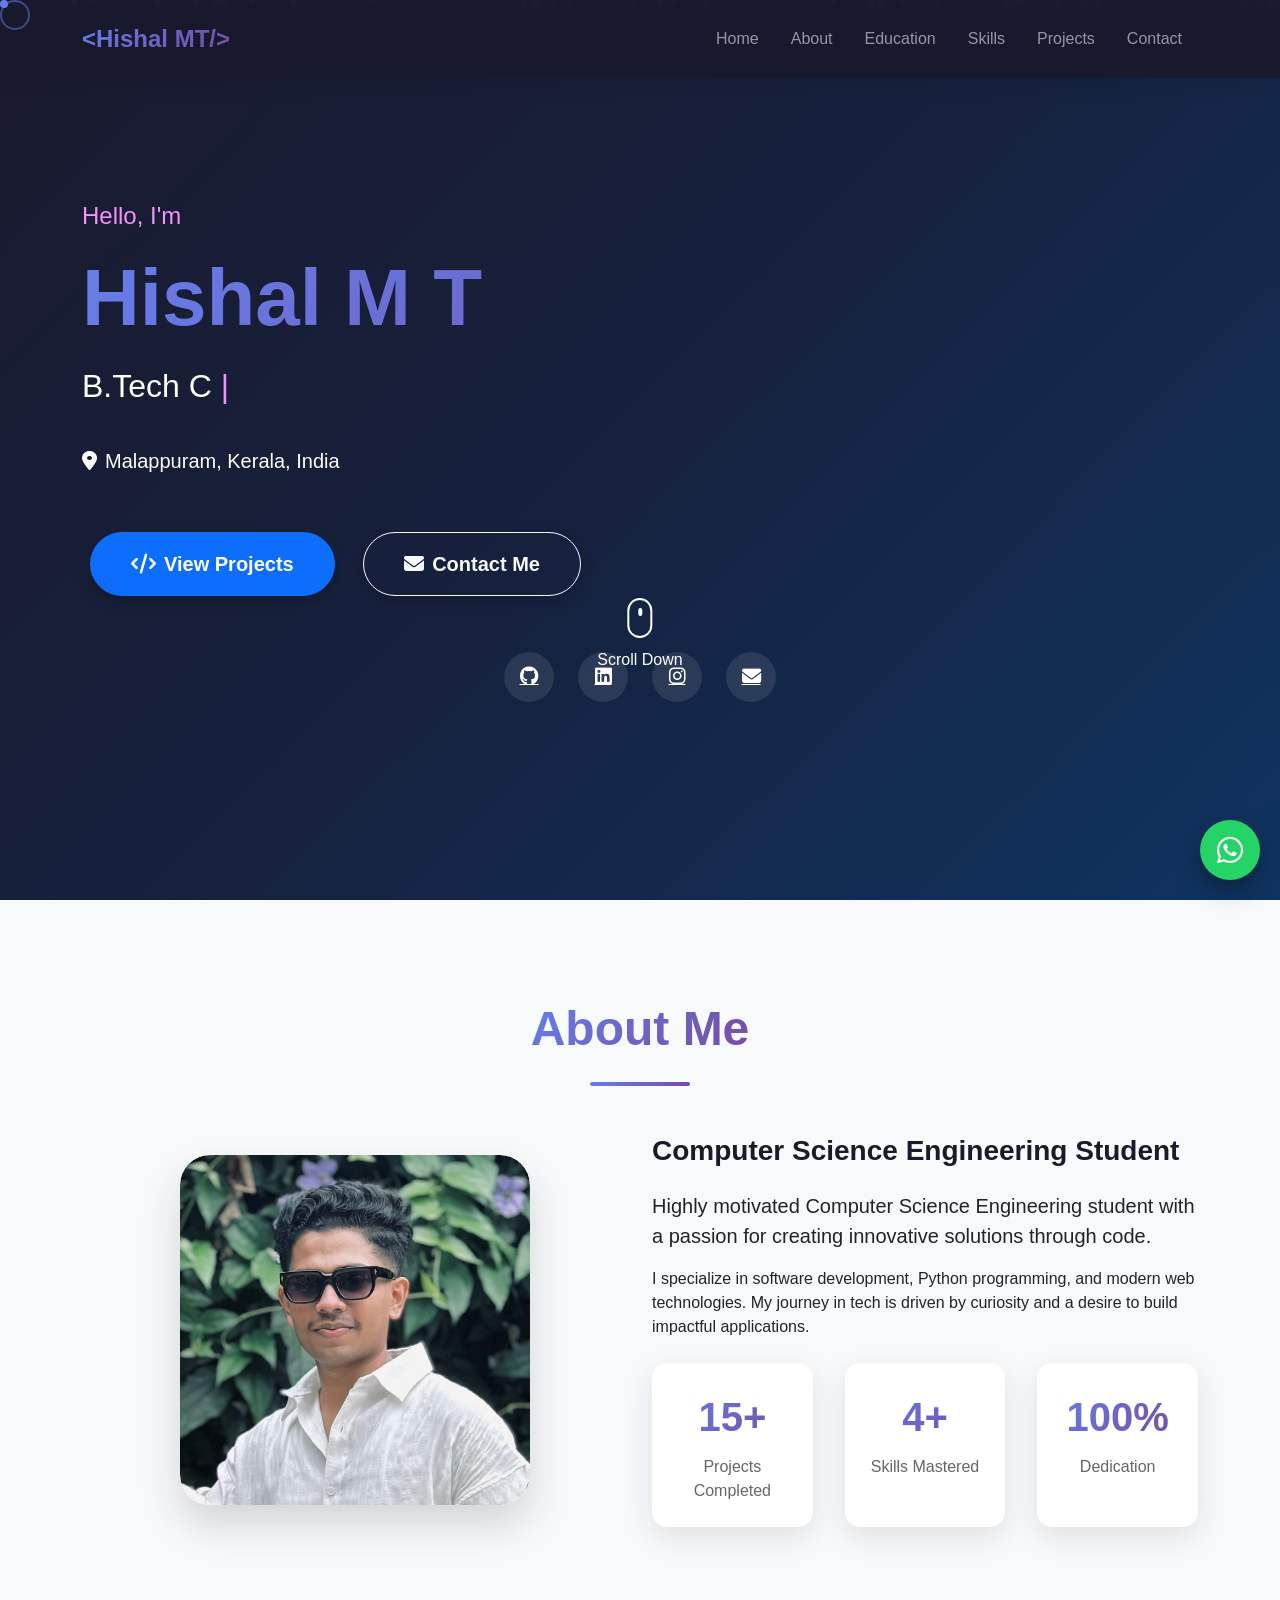
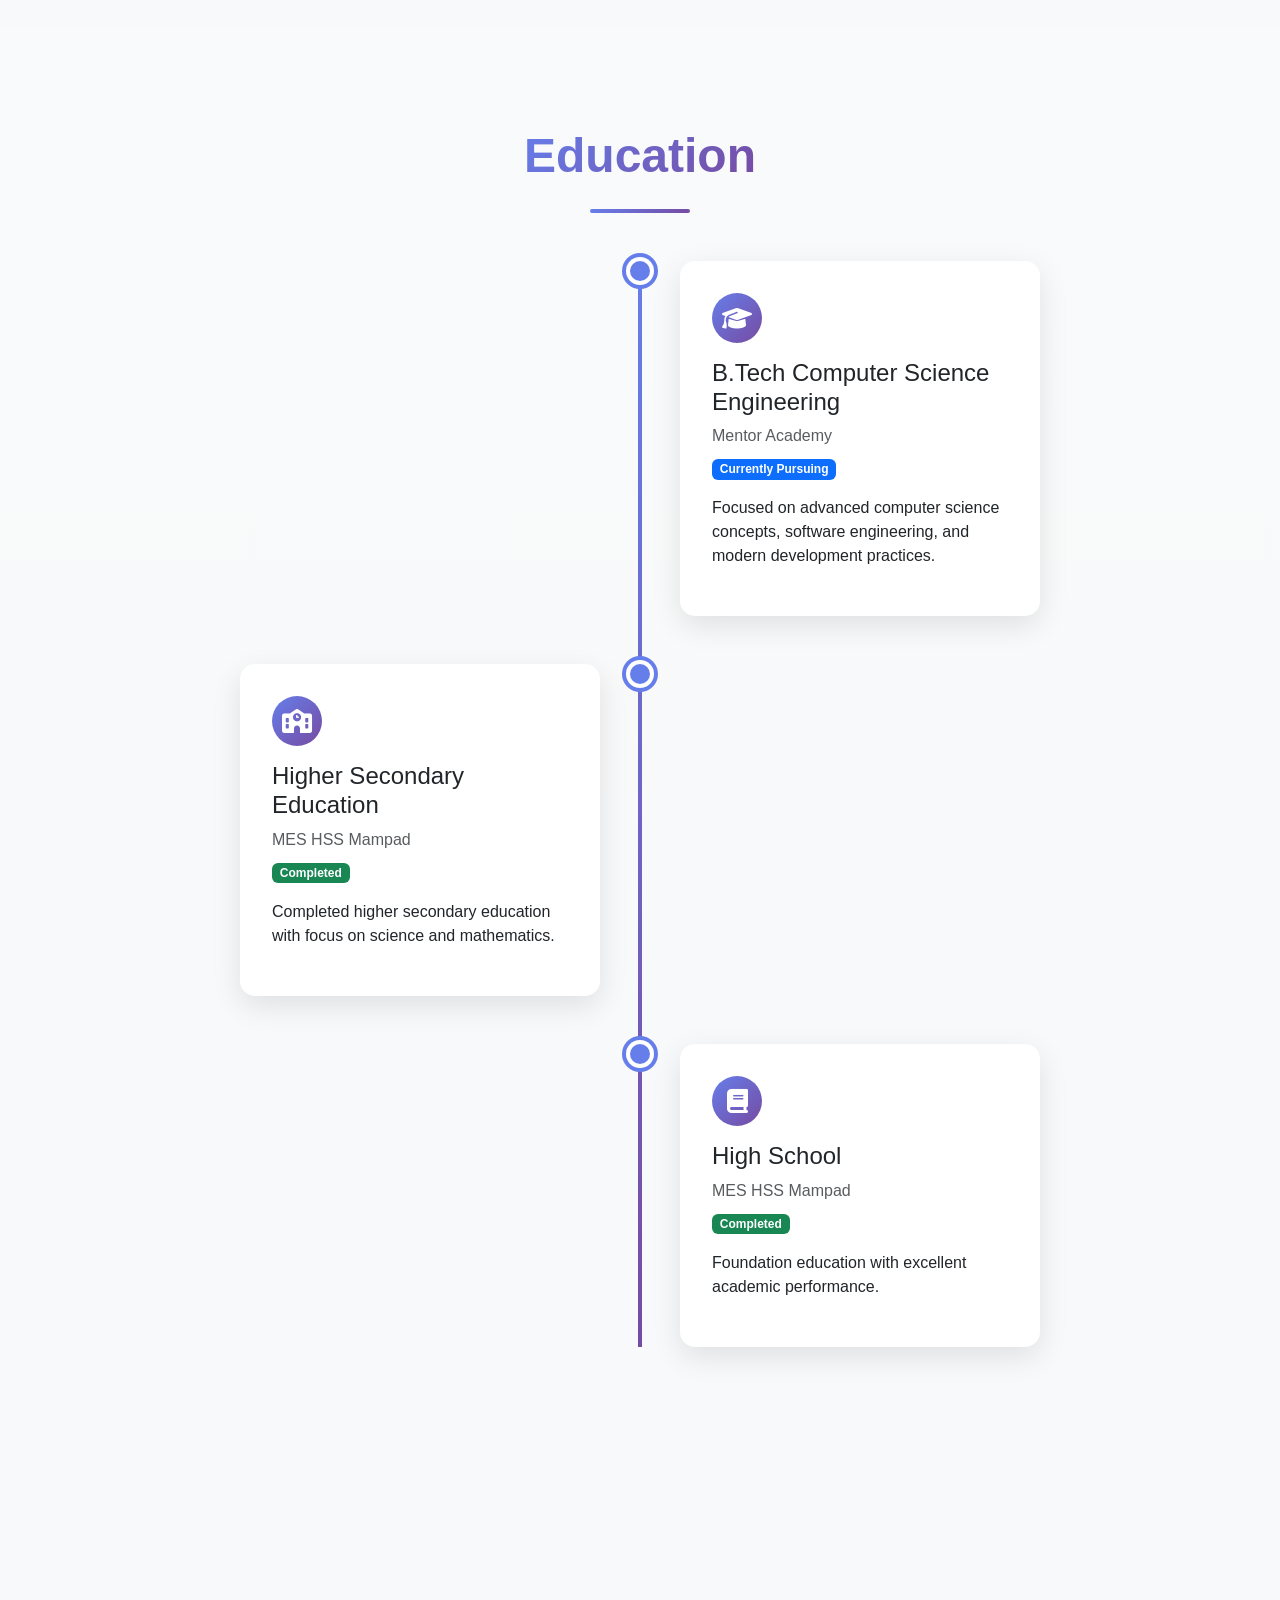
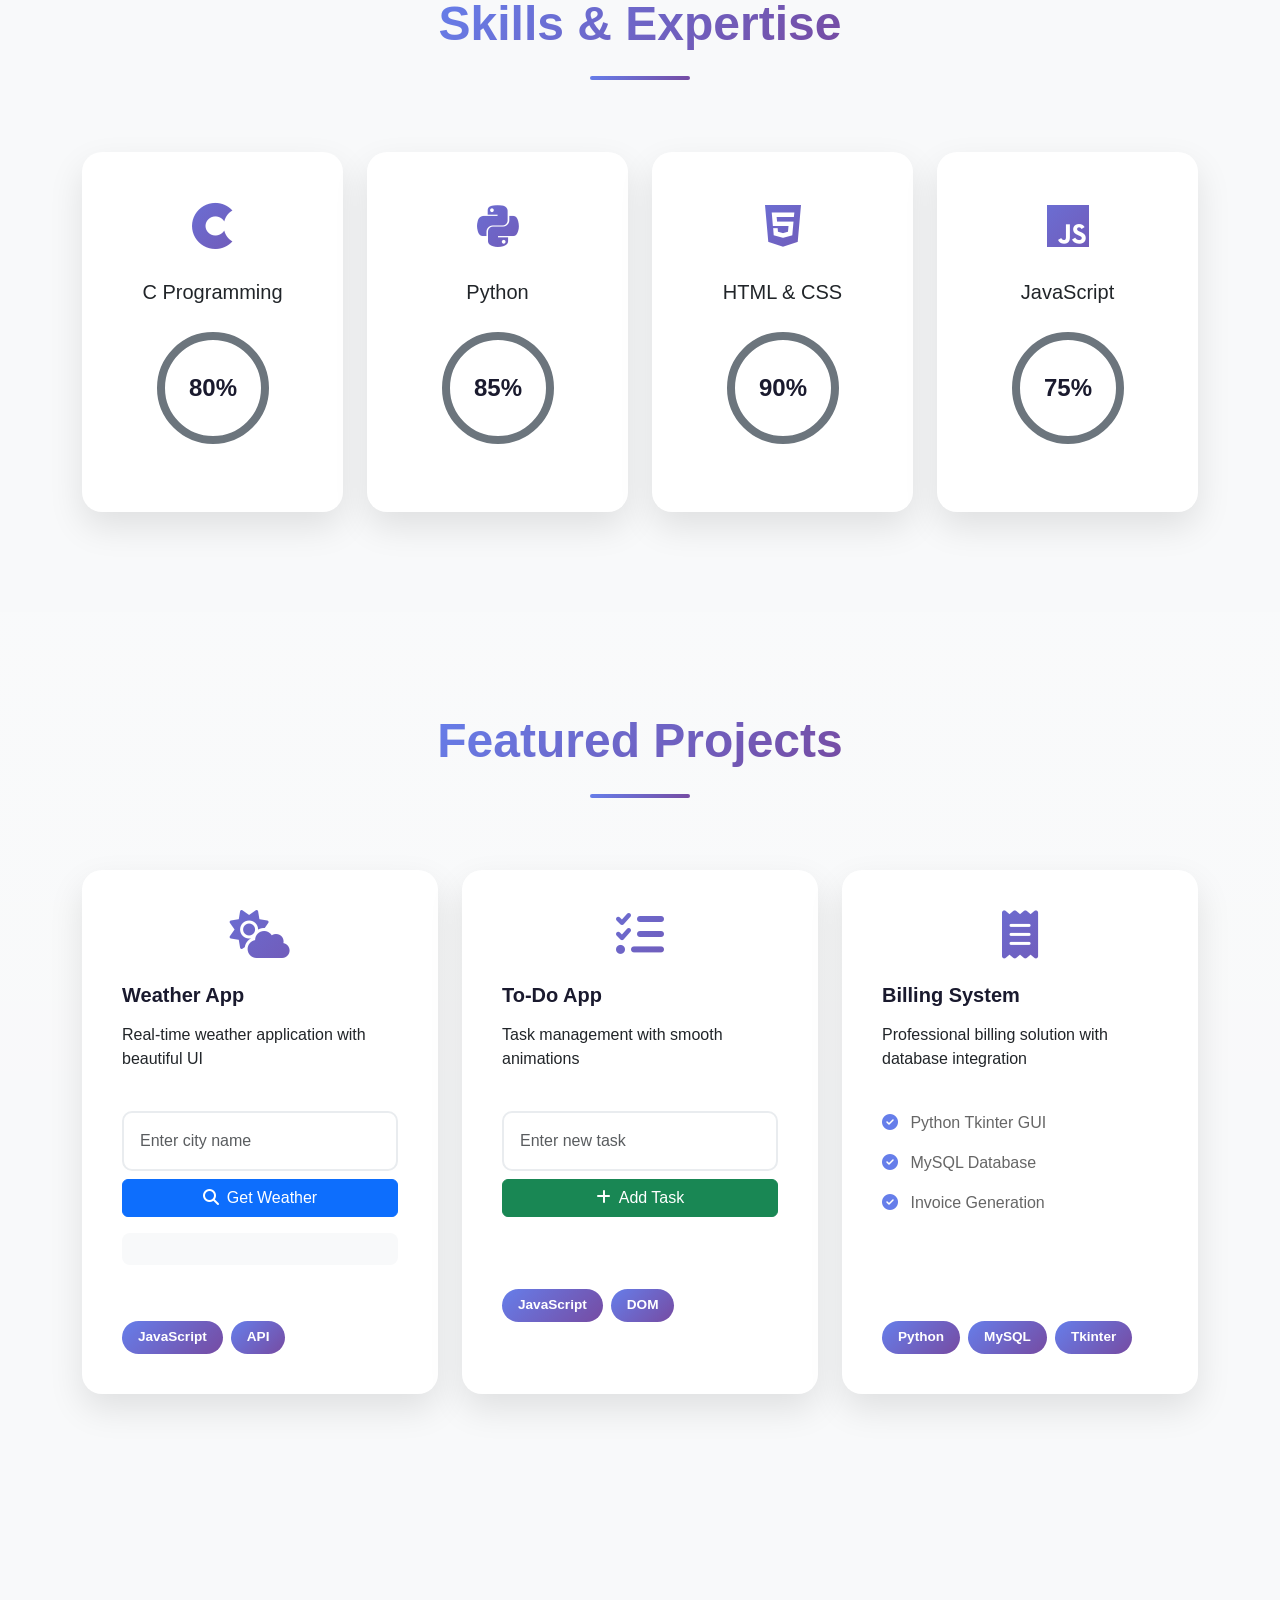
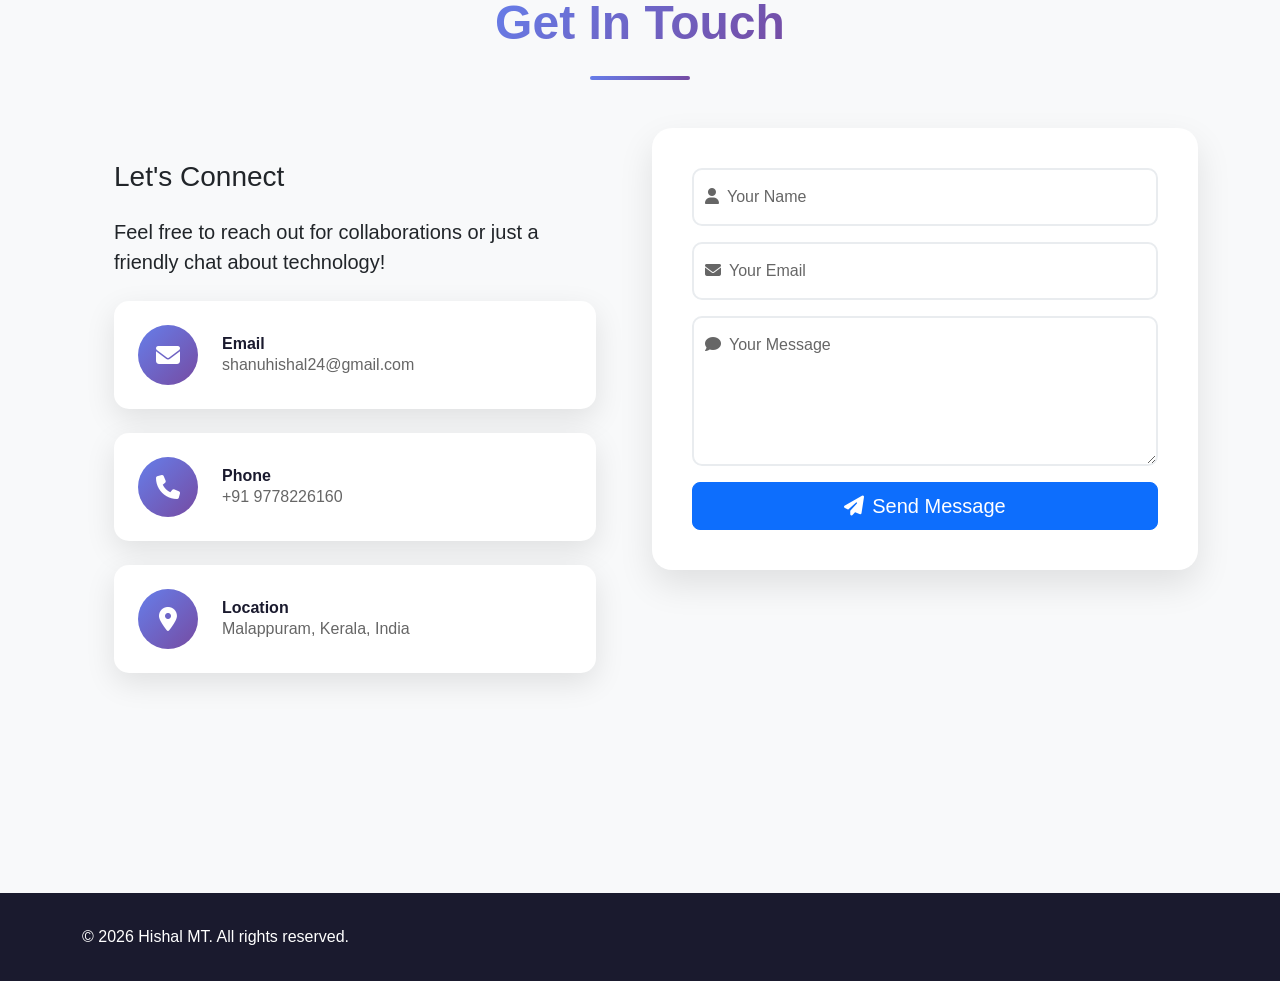
==== commit ad5ef0b8: "Fixed portfolio homepage" ====
--- a/index.html
+++ b/index.html
@@ -395,7 +395,7 @@
 <p class="mb-0">&copy; 2026 Hishal MT. All rights reserved.</p>
 </div>
 <div class="col-md-6 text-md-end">
-<p class="mb-0">Made with <i class="fas fa-heart text-danger"></i> and <i class="fas fa-code"></i></p>
+
 </div>
 </div>
 </div>
@@ -411,1274 +411,10 @@
 
 </a>
 
-</body>
-</html>
+
 
 <script src="https://cdn.jsdelivr.net/npm/bootstrap@5.3.2/dist/js/bootstrap.bundle.min.js"></script>
 <script src="script.js"></script>
 
-<style>
-/* ===== CSS FILE CONTENT (style.css) ===== */
-
-/* Global Styles */
-* {
-  margin: 0;
-  padding: 0;
-  box-sizing: border-box;
-}
-
-:root {
-  --primary: #667eea;
-  --secondary: #764ba2;
-  --accent: #f093fb;
-  --dark: #1a1a2e;
-  --light: #f8f9fa;
-  --gradient-1: linear-gradient(135deg, #667eea 0%, #764ba2 100%);
-  --gradient-2: linear-gradient(135deg, #f093fb 0%, #f5576c 100%);
-  --gradient-3: linear-gradient(135deg, #4facfe 0%, #00f2fe 100%);
-}
-
-body {
-  font-family: 'Segoe UI', Tahoma, Geneva, Verdana, sans-serif;
-  background-color: var(--light);
-  overflow-x: hidden;
-  cursor: none;
-}
-
-
-.floating-whatsapp{
-    position: fixed;
-    bottom: 20px;
-    right: 20px;
-    width: 60px;
-    height: 60px;
-    background: #25D366;
-    color: white;
-    border-radius: 50%;
-    display: flex;
-    align-items: center;
-    justify-content: center;
-    font-size: 30px;
-    text-decoration: none;
-    box-shadow: 0 10px 25px rgba(0,0,0,0.3);
-    z-index: 1000;
-    transition: 0.3s ease;
-}
-
-.floating-whatsapp:hover{
-    transform: scale(1.1);
-    color: white;
-}
-
-/* Custom Cursor */
-.cursor-dot {
-  width: 8px;
-  height: 8px;
-  background: var(--primary);
-  border-radius: 50%;
-  position: fixed;
-  pointer-events: none;
-  z-index: 9999;
-  transition: transform 0.2s ease;
-}
-
-.cursor-outline {
-  width: 30px;
-  height: 30px;
-  border: 2px solid var(--primary);
-  border-radius: 50%;
-  position: fixed;
-  pointer-events: none;
-  z-index: 9998;
-  transition: all 0.15s ease;
-  opacity: 0.5;
-}
-
-/* Navbar */
-.navbar {
-  background: rgba(26, 26, 46, 0.95) !important;
-  backdrop-filter: blur(10px);
-  padding: 1rem 0;
-  transition: all 0.3s ease;
-  box-shadow: 0 2px 20px rgba(0, 0, 0, 0.1);
-}
-
-.navbar.scrolled {
-  padding: 0.5rem 0;
-  box-shadow: 0 4px 30px rgba(0, 0, 0, 0.2);
-}
-
-.logo-text {
-  font-size: 1.5rem;
-  font-weight: 700;
-  background: var(--gradient-1);
-  -webkit-background-clip: text;
-  -webkit-text-fill-color: transparent;
-  background-clip: text;
-}
-
-.logo-bracket {
-  color: var(--accent);
-  font-weight: 900;
-}
-
-.nav-link {
-  position: relative;
-  margin: 0 0.5rem;
-  transition: all 0.3s ease;
-}
-
-.nav-link::after {
-  content: '';
-  position: absolute;
-  bottom: -5px;
-  left: 50%;
-  width: 0;
-  height: 2px;
-  background: var(--gradient-1);
-  transition: all 0.3s ease;
-  transform: translateX(-50%);
-}
-
-.nav-link:hover::after {
-  width: 80%;
-}
-
-/* Hero Section */
-.hero {
-  min-height: 100vh;
-  background: linear-gradient(135deg, #1a1a2e 0%, #16213e 50%, #0f3460 100%);
-  position: relative;
-  overflow: hidden;
-  display: flex;
-  align-items: center;
-  color: white;
-}
-
-.particles {
-  position: absolute;
-  width: 100%;
-  height: 100%;
-  top: 0;
-  left: 0;
-  z-index: 1;
-}
-
-.particle {
-  position: absolute;
-  background: rgba(255, 255, 255, 0.5);
-  border-radius: 50%;
-  animation: float 20s infinite;
-}
-
-@keyframes float {
-  0%, 100% {
-    transform: translateY(0) translateX(0);
-    opacity: 0;
-  }
-  10% {
-    opacity: 1;
-  }
-  90% {
-    opacity: 1;
-  }
-  100% {
-    transform: translateY(-100vh) translateX(100px);
-    opacity: 0;
-  }
-}
-
-.hero-content {
-  position: relative;
-  z-index: 2;
-}
-
-.greeting {
-  font-size: 1.5rem;
-  color: var(--accent);
-  margin-bottom: 1rem;
-  animation: fadeInDown 1s ease;
-}
-
-.glitch {
-  animation: fadeInUp 1s ease;
-  background: var(--gradient-1);
-  -webkit-background-clip: text;
-  -webkit-text-fill-color: transparent;
-  background-clip: text;
-}
-
-.typed-container {
-  font-size: 2rem;
-  margin-top: 1rem;
-  min-height: 60px;
-}
-
-.typed-text {
-  color: #fff;
-  font-weight: 500;
-}
-
-.cursor-blink {
-  animation: blink 0.7s infinite;
-  color: var(--accent);
-  font-weight: 100;
-}
-
-@keyframes blink {
-  0%, 50% { opacity: 1; }
-  51%, 100% { opacity: 0; }
-}
-
-.hero-buttons .btn {
-  margin: 0.5rem;
-  padding: 1rem 2.5rem;
-  font-weight: 600;
-  border-radius: 50px;
-  transition: all 0.3s ease;
-  box-shadow: 0 5px 15px rgba(0, 0, 0, 0.2);
-}
-
-.hero-buttons .btn:hover {
-  transform: translateY(-5px) scale(1.05);
-  box-shadow: 0 10px 30px rgba(102, 126, 234, 0.4);
-}
-
-.social-links {
-  display: flex;
-  gap: 1.5rem;
-  justify-content: center;
-}
-
-.social-icon {
-  width: 50px;
-  height: 50px;
-  border-radius: 50%;
-  background: rgba(255, 255, 255, 0.1);
-  display: flex;
-  align-items: center;
-  justify-content: center;
-  color: white;
-  font-size: 1.2rem;
-  transition: all 0.3s ease;
-  backdrop-filter: blur(10px);
-}
-
-.social-icon:hover {
-  background: var(--gradient-1);
-  transform: translateY(-5px) rotate(360deg);
-  box-shadow: 0 10px 25px rgba(102, 126, 234, 0.4);
-}
-
-.scroll-indicator {
-  position: absolute;
-  bottom: 30px;
-  left: 50%;
-  transform: translateX(-50%);
-  display: flex;
-  flex-direction: column;
-  align-items: center;
-  gap: 10px;
-  animation: bounce 2s infinite;
-}
-
-.mouse {
-  width: 25px;
-  height: 40px;
-  border: 2px solid white;
-  border-radius: 20px;
-  position: relative;
-}
-
-.mouse::before {
-  content: '';
-  width: 4px;
-  height: 8px;
-  background: white;
-  border-radius: 2px;
-  position: absolute;
-  top: 8px;
-  left: 50%;
-  transform: translateX(-50%);
-  animation: scroll 2s infinite;
-}
-
-@keyframes scroll {
-  0% { opacity: 1; top: 8px; }
-  100% { opacity: 0; top: 20px; }
-}
-
-@keyframes bounce {
-  0%, 100% { transform: translateX(-50%) translateY(0); }
-  50% { transform: translateX(-50%) translateY(-10px); }
-}
-
-/* Section Styles */
-.section {
-  padding: 100px 0;
-  position: relative;
-}
-
-.section-title {
-  text-align: center;
-  margin-bottom: 3rem;
-}
-
-.section-title h2 {
-  font-size: 3rem;
-  font-weight: 700;
-  background: var(--gradient-1);
-  -webkit-background-clip: text;
-  -webkit-text-fill-color: transparent;
-  background-clip: text;
-  display: inline-block;
-}
-
-.title-underline {
-  width: 100px;
-  height: 4px;
-  background: var(--gradient-1);
-  margin: 1rem auto;
-  border-radius: 2px;
-  animation: expandWidth 1s ease;
-}
-
-@keyframes expandWidth {
-  from { width: 0; }
-  to { width: 100px; }
-}
-
-.bg-gradient {
-  background: linear-gradient(135deg, #f5f7fa 0%, #c3cfe2 100%);
-}
-
-/* About Section */
-.about-img-container {
-  position: relative;
-  perspective: 1000px;
-}
-
-.about-img-bg {
-  width: 300px;
-  height: 300px;
-  background: var(--gradient-1);
-  border-radius: 50%;
-  position: absolute;
-  top: 50%;
-  left: 50%;
-  transform: translate(-50%, -50%);
-  animation: rotate 20s linear infinite;
-  opacity: 0.3;
-}
-
-@keyframes rotate {
-  from { transform: translate(-50%, -50%) rotate(0deg); }
-  to { transform: translate(-50%, -50%) rotate(360deg); }
-}
-
-.profile-card-3d {
-  width: 300px;
-  height: 300px;
-  background: linear-gradient(135deg, rgba(255,255,255,0.9), rgba(255,255,255,0.7));
-  border-radius: 20px;
-  margin: 0 auto;
-  display: flex;
-  align-items: center;
-  justify-content: center;
-  box-shadow: 0 20px 60px rgba(0, 0, 0, 0.3);
-  transition: transform 0.3s ease;
-  transform-style: preserve-3d;
-}
-
-
-
-.profile-card-3d{
-    width: 350px;
-    height: 350px;
-    border-radius: 30px;
-    overflow: hidden;
-    position: relative;
-    background: #fff;
-    display: flex;
-    align-items: center;
-    justify-content: center;
-    box-shadow: 0 20px 40px rgba(0,0,0,0.15);
-}
-
-.profile-img{
-    width: 100%;
-    height: 100%;
-    object-fit: cover;
-    border-radius: 30px;
-}
-
-
-
-.profile-card-3d:hover {
-  transform: rotateY(10deg) rotateX(10deg);
-}
-
-.profile-placeholder {
-  color: var(--primary);
-  opacity: 0.5;
-}
-
-.about-content h3 {
-  color: var(--dark);
-  font-weight: 700;
-}
-
-.about-stats {
-  display: grid;
-  grid-template-columns: repeat(3, 1fr);
-  gap: 2rem;
-  margin-top: 2rem;
-}
-
-.stat-item {
-  text-align: center;
-  padding: 1.5rem;
-  background: white;
-  border-radius: 15px;
-  box-shadow: 0 10px 30px rgba(0, 0, 0, 0.1);
-  transition: all 0.3s ease;
-}
-
-.stat-item:hover {
-  transform: translateY(-10px);
-  box-shadow: 0 15px 40px rgba(102, 126, 234, 0.3);
-}
-
-.stat-number {
-  font-size: 2.5rem;
-  font-weight: 700;
-  background: var(--gradient-1);
-  -webkit-background-clip: text;
-  -webkit-text-fill-color: transparent;
-  background-clip: text;
-}
-
-.stat-label {
-  color: #666;
-  margin-top: 0.5rem;
-}
-
-/* Timeline */
-.timeline {
-  position: relative;
-  max-width: 800px;
-  margin: 0 auto;
-}
-
-.timeline::before {
-  content: '';
-  position: absolute;
-  left: 50%;
-  transform: translateX(-50%);
-  width: 4px;
-  height: 100%;
-  background: var(--gradient-1);
-}
-
-.timeline-item {
-  position: relative;
-  margin-bottom: 3rem;
-}
-
-.timeline-dot {
-  width: 20px;
-  height: 20px;
-  background: var(--primary);
-  border-radius: 50%;
-  position: absolute;
-  left: 50%;
-  transform: translateX(-50%);
-  top: 0;
-  z-index: 2;
-  box-shadow: 0 0 0 4px white, 0 0 0 8px var(--primary);
-  animation: pulse 2s infinite;
-}
-
-@keyframes pulse {
-  0%, 100% { box-shadow: 0 0 0 4px white, 0 0 0 8px var(--primary); }
-  50% { box-shadow: 0 0 0 4px white, 0 0 0 12px rgba(102, 126, 234, 0.5); }
-}
-
-.timeline-content {
-  width: calc(50% - 40px);
-  margin-left: auto;
-}
-
-.timeline-item:nth-child(even) .timeline-content {
-  margin-left: 0;
-  margin-right: auto;
-}
-
-.timeline-card {
-  background: white;
-  padding: 2rem;
-  border-radius: 15px;
-  box-shadow: 0 10px 30px rgba(0, 0, 0, 0.1);
-  transition: all 0.3s ease;
-  position: relative;
-}
-
-.timeline-card:hover {
-  transform: translateY(-5px);
-  box-shadow: 0 15px 40px rgba(102, 126, 234, 0.3);
-}
-
-.timeline-icon {
-  width: 50px;
-  height: 50px;
-  background: var(--gradient-1);
-  border-radius: 50%;
-  display: flex;
-  align-items: center;
-  justify-content: center;
-  color: white;
-  font-size: 1.5rem;
-  margin-bottom: 1rem;
-}
-
-/* Skills Section */
-.skill-card-3d {
-  background: white;
-  padding: 2.5rem;
-  border-radius: 20px;
-  text-align: center;
-  box-shadow: 0 15px 35px rgba(0, 0, 0, 0.1);
-  transition: all 0.4s cubic-bezier(0.175, 0.885, 0.32, 1.275);
-  transform-style: preserve-3d;
-  position: relative;
-}
-
-.skill-card-3d::before {
-  content: '';
-  position: absolute;
-  top: 0;
-  left: 0;
-  width: 100%;
-  height: 100%;
-  border-radius: 20px;
-  background: var(--gradient-1);
-  opacity: 0;
-  transition: all 0.4s ease;
-  z-index: -1;
-}
-
-.skill-card-3d:hover::before {
-  opacity: 0.1;
-}
-
-.skill-card-3d:hover {
-  transform: translateY(-20px) rotateY(5deg) rotateX(5deg);
-  box-shadow: 0 25px 50px rgba(102, 126, 234, 0.4);
-}
-
-.skill-icon {
-  font-size: 3rem;
-  background: var(--gradient-1);
-  -webkit-background-clip: text;
-  -webkit-text-fill-color: transparent;
-  background-clip: text;
-  margin-bottom: 1rem;
-}
-
-.skill-progress {
-  position: relative;
-  margin: 1.5rem auto;
-  width: 120px;
-  height: 120px;
-}
-
-.progress-ring {
-  transform: rotate(-90deg);
-}
-
-.progress-ring-circle {
-  transition: stroke-dashoffset 2s ease;
-  transform-origin: 50% 50%;
-}
-
-.progress-ring-fill {
-  stroke-dasharray: 326.56;
-  stroke-dashoffset: calc(326.56 - (326.56 * var(--percent)) / 100);
-  stroke-linecap: round;
-  animation: fillProgress 2s ease forwards;
-}
-
-@keyframes fillProgress {
-  from {
-    stroke-dashoffset: 326.56;
-  }
-}
-
-.progress-text {
-  position: absolute;
-  top: 50%;
-  left: 50%;
-  transform: translate(-50%, -50%);
-  font-size: 1.5rem;
-  font-weight: 700;
-  color: var(--dark);
-}
-
-/* Projects Section */
-.project-card {
-  background: white;
-  padding: 2.5rem;
-  border-radius: 20px;
-  box-shadow: 0 15px 35px rgba(0, 0, 0, 0.1);
-  transition: all 0.4s cubic-bezier(0.175, 0.885, 0.32, 1.275);
-  height: 100%;
-  display: flex;
-  flex-direction: column;
-}
-
-.project-card:hover {
-  transform: translateY(-15px) scale(1.02);
-  box-shadow: 0 25px 50px rgba(102, 126, 234, 0.3);
-}
-
-.project-icon {
-  background: var(--gradient-1);
-  -webkit-background-clip: text;
-  -webkit-text-fill-color: transparent;
-  background-clip: text;
-  margin-bottom: 1.5rem;
-  text-align: center;
-}
-
-.project-card h5 {
-  color: var(--dark);
-  font-weight: 700;
-  margin-bottom: 1rem;
-}
-
-.project-demo {
-  margin: 1.5rem 0;
-}
-
-.task-list {
-  list-style: none;
-  padding: 0;
-  max-height: 200px;
-  overflow-y: auto;
-}
-
-.task-list li {
-  background: #f8f9fa;
-  padding: 0.75rem;
-  margin: 0.5rem 0;
-  border-radius: 8px;
-  border-left: 3px solid var(--primary);
-  animation: slideInLeft 0.3s ease;
-}
-
-@keyframes slideInLeft {
-  from {
-    opacity: 0;
-    transform: translateX(-20px);
-  }
-  to {
-    opacity: 1;
-    transform: translateX(0);
-  }
-}
-
-.result-text {
-  padding: 1rem;
-  background: #f8f9fa;
-  border-radius: 8px;
-  color: var(--dark);
-  font-weight: 500;
-}
-
-.project-features {
-  flex-grow: 1;
-}
-
-.feature-item {
-  padding: 0.5rem 0;
-  color: #666;
-}
-
-.feature-item i {
-  color: var(--primary);
-  margin-right: 0.5rem;
-}
-
-.project-tags {
-  display: flex;
-  gap: 0.5rem;
-  flex-wrap: wrap;
-  margin-top: 1rem;
-}
-
-.tag {
-  padding: 0.4rem 1rem;
-  background: var(--gradient-1);
-  color: white;
-  border-radius: 20px;
-  font-size: 0.85rem;
-  font-weight: 600;
-}
-
-/* Contact Section */
-.contact-info {
-  padding: 2rem;
-}
-
-.contact-item {
-  display: flex;
-  align-items: center;
-  gap: 1.5rem;
-  padding: 1.5rem;
-  background: white;
-  border-radius: 15px;
-  margin-bottom: 1.5rem;
-  box-shadow: 0 10px 30px rgba(0, 0, 0, 0.1);
-  transition: all 0.3s ease;
-}
-
-.contact-item:hover {
-  transform: translateX(10px);
-  box-shadow: 0 15px 40px rgba(102, 126, 234, 0.3);
-}
-
-.contact-icon {
-  width: 60px;
-  height: 60px;
-  background: var(--gradient-1);
-  border-radius: 50%;
-  display: flex;
-  align-items: center;
-  justify-content: center;
-  color: white;
-  font-size: 1.5rem;
-  flex-shrink: 0;
-}
-
-.contact-item h6 {
-  margin: 0;
-  color: var(--dark);
-  font-weight: 700;
-}
-
-.contact-item p {
-  margin: 0;
-  color: #666;
-}
-
-.contact-form {
-  background: white;
-  padding: 2.5rem;
-  border-radius: 20px;
-  box-shadow: 0 15px 35px rgba(0, 0, 0, 0.1);
-}
-
-.form-control {
-  border: 2px solid #e9ecef;
-  border-radius: 10px;
-  padding: 1rem;
-  transition: all 0.3s ease;
-}
-
-.form-control:focus {
-  border-color: var(--primary);
-  box-shadow: 0 0 0 0.2rem rgba(102, 126, 234, 0.25);
-  transform: translateY(-2px);
-}
-
-.form-floating label {
-  color: #666;
-}
-
-/* Footer */
-.footer {
-  background: var(--dark);
-  color: white;
-  padding: 2rem 0;
-  margin-top: 4rem;
-}
-
-/* Animations */
-@keyframes fadeInUp {
-  from {
-    opacity: 0;
-    transform: translateY(30px);
-  }
-  to {
-    opacity: 1;
-    transform: translateY(0);
-  }
-}
-
-@keyframes fadeInDown {
-  from {
-    opacity: 0;
-    transform: translateY(-30px);
-  }
-  to {
-    opacity: 1;
-    transform: translateY(0);
-  }
-}
-
-/* AOS Animation Styles */
-[data-aos] {
-  opacity: 0;
-  transition: all 0.8s ease;
-}
-
-[data-aos].aos-animate {
-  opacity: 1;
-}
-
-[data-aos="fade-up"] {
-  transform: translateY(50px);
-}
-
-[data-aos="fade-up"].aos-animate {
-  transform: translateY(0);
-}
-
-[data-aos="fade-right"] {
-  transform: translateX(-50px);
-}
-
-[data-aos="fade-right"].aos-animate {
-  transform: translateX(0);
-}
-
-[data-aos="fade-left"] {
-  transform: translateX(50px);
-}
-
-[data-aos="fade-left"].aos-animate {
-  transform: translateX(0);
-}
-
-[data-aos="zoom-in"] {
-  transform: scale(0.8);
-}
-
-[data-aos="zoom-in"].aos-animate {
-  transform: scale(1);
-}
-
-[data-aos="flip-left"] {
-  transform: perspective(2500px) rotateY(-100deg);
-}
-
-[data-aos="flip-left"].aos-animate {
-  transform: perspective(2500px) rotateY(0);
-}
-
-/* Responsive */
-@media (max-width: 768px) {
-  .section-title h2 {
-    font-size: 2rem;
-  }
-  
-  .hero h1 {
-    font-size: 2.5rem !important;
-  }
-  
-  .typed-container {
-    font-size: 1.5rem;
-  }
-  
-  .about-stats {
-    grid-template-columns: 1fr;
-  }
-  
-  .timeline::before {
-    left: 20px;
-  }
-  
-  .timeline-content {
-    width: calc(100% - 60px);
-    margin-left: 60px !important;
-  }
-  
-  .timeline-dot {
-    left: 20px;
-  }
-  
-  body {
-    cursor: auto;
-  }
-  
-  .cursor-dot,
-  .cursor-outline {
-    display: none;
-  }
-}
-</style>
-
-<script src="https://cdn.jsdelivr.net/npm/bootstrap@5.3.2/dist/js/bootstrap.bundle.min.js"></script>
-
-<script>
-// ===== JAVASCRIPT FILE CONTENT (script.js) =====
-
-// Custom Cursor
-const cursorDot = document.querySelector('[data-cursor-dot]');
-const cursorOutline = document.querySelector('[data-cursor-outline]');
-
-window.addEventListener('mousemove', (e) => {
-  const posX = e.clientX;
-  const posY = e.clientY;
-  
-  cursorDot.style.left = `${posX}px`;
-  cursorDot.style.top = `${posY}px`;
-  
-  cursorOutline.animate({
-    left: `${posX}px`,
-    top: `${posY}px`
-  }, { duration: 500, fill: "forwards" });
-});
-
-// Navbar Scroll Effect
-const navbar = document.getElementById('mainNav');
-window.addEventListener('scroll', () => {
-  if (window.scrollY > 50) {
-    navbar.classList.add('scrolled');
-  } else {
-    navbar.classList.remove('scrolled');
-  }
-});
-
-// Smooth Scroll
-document.querySelectorAll('a[href^="#"]').forEach(anchor => {
-  anchor.addEventListener('click', function (e) {
-    e.preventDefault();
-    const target = document.querySelector(this.getAttribute('href'));
-    if (target) {
-      target.scrollIntoView({
-        behavior: 'smooth',
-        block: 'start'
-      });
-    }
-  });
-});
-
-// Particles Animation
-const particlesContainer = document.getElementById('particles');
-const particleCount = 50;
-
-for (let i = 0; i < particleCount; i++) {
-  const particle = document.createElement('div');
-  particle.className = 'particle';
-  particle.style.width = `${Math.random() * 5 + 2}px`;
-  particle.style.height = particle.style.width;
-  particle.style.left = `${Math.random() * 100}%`;
-  particle.style.animationDuration = `${Math.random() * 10 + 10}s`;
-  particle.style.animationDelay = `${Math.random() * 5}s`;
-  particlesContainer.appendChild(particle);
-}
-
-// Typing Effect
-const typedTextSpan = document.querySelector('.typed-text');
-const texts = [
-  'B.Tech CSE Student',
-  'Software Developer',
-  'Python Enthusiast',
-  'Web Developer',
-  'Problem Solver'
-];
-let textIndex = 0;
-let charIndex = 0;
-let isDeleting = false;
-let typingDelay = 200;
-
-function type() {
-  const currentText = texts[textIndex];
-  
-  if (isDeleting) {
-    typedTextSpan.textContent = currentText.substring(0, charIndex - 1);
-    charIndex--;
-    typingDelay = 100;
-  } else {
-    typedTextSpan.textContent = currentText.substring(0, charIndex + 1);
-    charIndex++;
-    typingDelay = 200;
-  }
-  
-  if (!isDeleting && charIndex === currentText.length) {
-    isDeleting = true;
-    typingDelay = 2000;
-  } else if (isDeleting && charIndex === 0) {
-    isDeleting = false;
-    textIndex = (textIndex + 1) % texts.length;
-    typingDelay = 500;
-  }
-  
-  setTimeout(type, typingDelay);
-}
-
-document.addEventListener('DOMContentLoaded', () => {
-  setTimeout(type, 1000);
-});
-
-// Intersection Observer for Animations
-const observerOptions = {
-  threshold: 0.1,
-  rootMargin: '0px 0px -50px 0px'
-};
-
-const observer = new IntersectionObserver((entries) => {
-  entries.forEach(entry => {
-    if (entry.isIntersecting) {
-      entry.target.classList.add('aos-animate');
-    }
-  });
-}, observerOptions);
-
-document.querySelectorAll('[data-aos]').forEach(element => {
-  observer.observe(element);
-});
-
-// Skill Progress Circles Animation
-const skillObserver = new IntersectionObserver((entries) => {
-  entries.forEach(entry => {
-    if (entry.isIntersecting) {
-      const circles = entry.target.querySelectorAll('.progress-ring-fill');
-      circles.forEach(circle => {
-        const percent = circle.style.getPropertyValue('--percent');
-        circle.style.strokeDashoffset = `calc(326.56 - (326.56 * ${percent}) / 100)`;
-      });
-    }
-  });
-}, observerOptions);
-
-document.querySelectorAll('.skill-card-3d').forEach(card => {
-  skillObserver.observe(card);
-});
-
-// Weather App
-function getWeather() {
-  const cityInput = document.getElementById('city');
-  const weatherResult = document.getElementById('weatherResult');
-  const city = cityInput.value.trim();
-  
-  if (city === '') {
-    weatherResult.innerHTML = '<span style="color: #dc3545;">Please enter a city name</span>';
-    return;
-  }
-  
-  // Demo data (In production, integrate with a real weather API)
-  const weatherData = {
-    temperature: Math.floor(Math.random() * 15 + 20),
-    condition: ['Sunny', 'Cloudy', 'Rainy', 'Partly Cloudy'][Math.floor(Math.random() * 4)],
-    humidity: Math.floor(Math.random() * 30 + 50)
-  };
-  
-  weatherResult.innerHTML = `
-    <div class="weather-info">
-      <strong>${city}</strong><br>
-      <i class="fas fa-temperature-high"></i> ${weatherData.temperature}°C<br>
-      <i class="fas fa-cloud"></i> ${weatherData.condition}<br>
-      <i class="fas fa-tint"></i> Humidity: ${weatherData.humidity}%
-    </div>
-  `;
-  
-  weatherResult.style.animation = 'fadeInUp 0.5s ease';
-  cityInput.value = '';
-}
-
-// Allow Enter key to trigger weather search
-document.getElementById('city').addEventListener('keypress', (e) => {
-  if (e.key === 'Enter') {
-    getWeather();
-  }
-});
-
-// To-Do App
-function addTask() {
-  const taskInput = document.getElementById('task');
-  const taskList = document.getElementById('taskList');
-  const taskValue = taskInput.value.trim();
-  
-  if (taskValue === '') {
-    return;
-  }
-  
-  const li = document.createElement('li');
-  li.innerHTML = `
-    <span>${taskValue}</span>
-    <button onclick="removeTask(this)" style="float: right; background: transparent; border: none; color: #dc3545; cursor: pointer; font-size: 1.2rem;">
-      <i class="fas fa-times"></i>
-    </button>
-  `;
-  
-  taskList.appendChild(li);
-  taskInput.value = '';
-  
-  // Add animation
-  li.style.animation = 'slideInLeft 0.3s ease';
-}
-
-function removeTask(button) {
-  const li = button.parentElement;
-  li.style.animation = 'slideOutRight 0.3s ease';
-  setTimeout(() => {
-    li.remove();
-  }, 300);
-}
-
-// Allow Enter key to add task
-document.getElementById('task').addEventListener('keypress', (e) => {
-  if (e.key === 'Enter') {
-    addTask();
-  }
-});
-
-// Contact Form
-function sendEmail(e) {
-  e.preventDefault();
-  
-  const name = document.getElementById('name').value;
-  const email = document.getElementById('email').value;
-  const message = document.getElementById('message').value;
-  
-  // Demo alert (In production, integrate with EmailJS or backend)
-  const btn = e.target.querySelector('button');
-  const originalText = btn.innerHTML;
-  
-  btn.innerHTML = '<i class="fas fa-spinner fa-spin me-2"></i>Sending...';
-  btn.disabled = true;
-  
-  setTimeout(() => {
-    btn.innerHTML = '<i class="fas fa-check me-2"></i>Message Sent!';
-    btn.style.background = '#28a745';
-    
-    setTimeout(() => {
-      btn.innerHTML = originalText;
-      btn.disabled = false;
-      btn.style.background = '';
-      e.target.reset();
-    }, 2000);
-    
-    console.log('Email would be sent:', { name, email, message });
-  }, 1500);
-}
-
-// EmailJS Integration (Uncomment and configure when ready)
-/*
-(function(){
-  emailjs.init("YOUR_PUBLIC_KEY");
-})();
-
-function sendEmail(e) {
-  e.preventDefault();
-  
-  const btn = e.target.querySelector('button');
-  const originalText = btn.innerHTML;
-  btn.innerHTML = '<i class="fas fa-spinner fa-spin me-2"></i>Sending...';
-  btn.disabled = true;
-  
-  emailjs.send("YOUR_SERVICE_ID", "YOUR_TEMPLATE_ID", {
-    name: document.getElementById("name").value,
-    email: document.getElementById("email").value,
-    message: document.getElementById("message").value,
-  }).then(
-    () => {
-      btn.innerHTML = '<i class="fas fa-check me-2"></i>Message Sent!';
-      btn.style.background = '#28a745';
-      setTimeout(() => {
-        btn.innerHTML = originalText;
-        btn.disabled = false;
-        btn.style.background = '';
-        e.target.reset();
-      }, 2000);
-    },
-    () => {
-      btn.innerHTML = '<i class="fas fa-times me-2"></i>Failed to Send';
-      btn.style.background = '#dc3545';
-      setTimeout(() => {
-        btn.innerHTML = originalText;
-        btn.disabled = false;
-        btn.style.background = '';
-      }, 2000);
-    }
-  );
-}
-*/
-
-// Profile Card 3D Effect
-const profileCard = document.querySelector('.profile-card-3d');
-if (profileCard) {
-  profileCard.addEventListener('mousemove', (e) => {
-    const rect = profileCard.getBoundingClientRect();
-    const x = e.clientX - rect.left;
-    const y = e.clientY - rect.top;
-    
-    const centerX = rect.width / 2;
-    const centerY = rect.height / 2;
-    
-    const rotateX = (y - centerY) / 10;
-    const rotateY = (centerX - x) / 10;
-    
-    profileCard.style.transform = `rotateX(${rotateX}deg) rotateY(${rotateY}deg)`;
-  });
-  
-  profileCard.addEventListener('mouseleave', () => {
-    profileCard.style.transform = 'rotateX(0) rotateY(0)';
-  });
-}
-
-// Skill Cards 3D Effect
-document.querySelectorAll('.skill-card-3d').forEach(card => {
-  card.addEventListener('mousemove', (e) => {
-    const rect = card.getBoundingClientRect();
-    const x = e.clientX - rect.left;
-    const y = e.clientY - rect.top;
-    
-    const centerX = rect.width / 2;
-    const centerY = rect.height / 2;
-    
-    const rotateX = (y - centerY) / 20;
-    const rotateY = (centerX - x) / 20;
-    
-    card.style.transform = `translateY(-20px) rotateX(${rotateX}deg) rotateY(${rotateY}deg)`;
-  });
-  
-  card.addEventListener('mouseleave', () => {
-    card.style.transform = 'translateY(0) rotateX(0) rotateY(0)';
-  });
-});
-
-// Add slideOutRight animation
-const style = document.createElement('style');
-style.textContent = `
-  @keyframes slideOutRight {
-    from {
-      opacity: 1;
-      transform: translateX(0);
-    }
-    to {
-      opacity: 0;
-      transform: translateX(100%);
-    }
-  }
-`;
-document.head.appendChild(style);
-
-// Page Load Animation
-window.addEventListener('load', () => {
-  document.body.style.opacity = '0';
-  setTimeout(() => {
-    document.body.style.transition = 'opacity 0.5s ease';
-    document.body.style.opacity = '1';
-  }, 100);
-});
-
-// Console Welcome Message
-console.log('%c Welcome to Hishal MT\'s Portfolio! ', 'background: linear-gradient(135deg, #667eea 0%, #764ba2 100%); color: white; padding: 10px 20px; font-size: 16px; font-weight: bold; border-radius: 5px;');
-console.log('%c Interested in collaboration? Let\'s connect! ', 'color: #667eea; font-size: 14px; font-weight: bold;');
-</script>
-
 </body>
 </html>
--- a/style.css
+++ b/style.css
@@ -0,0 +1,899 @@
+/* ===== CSS FILE CONTENT (style.css) ===== */
+
+/* Global Styles */
+* {
+  margin: 0;
+  padding: 0;
+  box-sizing: border-box;
+}
+
+:root {
+  --primary: #667eea;
+  --secondary: #764ba2;
+  --accent: #f093fb;
+  --dark: #1a1a2e;
+  --light: #f8f9fa;
+  --gradient-1: linear-gradient(135deg, #667eea 0%, #764ba2 100%);
+  --gradient-2: linear-gradient(135deg, #f093fb 0%, #f5576c 100%);
+  --gradient-3: linear-gradient(135deg, #4facfe 0%, #00f2fe 100%);
+}
+
+body {
+  font-family: 'Segoe UI', Tahoma, Geneva, Verdana, sans-serif;
+  background-color: var(--light);
+  overflow-x: hidden;
+  cursor: none;
+}
+
+
+.floating-whatsapp{
+    position: fixed;
+    bottom: 20px;
+    right: 20px;
+    width: 60px;
+    height: 60px;
+    background: #25D366;
+    color: white;
+    border-radius: 50%;
+    display: flex;
+    align-items: center;
+    justify-content: center;
+    font-size: 30px;
+    text-decoration: none;
+    box-shadow: 0 10px 25px rgba(0,0,0,0.3);
+    z-index: 1000;
+    transition: 0.3s ease;
+}
+
+.floating-whatsapp:hover{
+    transform: scale(1.1);
+    color: white;
+}
+
+/* Custom Cursor */
+.cursor-dot {
+  width: 8px;
+  height: 8px;
+  background: var(--primary);
+  border-radius: 50%;
+  position: fixed;
+  pointer-events: none;
+  z-index: 9999;
+  transition: transform 0.2s ease;
+}
+
+.cursor-outline {
+  width: 30px;
+  height: 30px;
+  border: 2px solid var(--primary);
+  border-radius: 50%;
+  position: fixed;
+  pointer-events: none;
+  z-index: 9998;
+  transition: all 0.15s ease;
+  opacity: 0.5;
+}
+
+/* Navbar */
+.navbar {
+  background: rgba(26, 26, 46, 0.95) !important;
+  backdrop-filter: blur(10px);
+  padding: 1rem 0;
+  transition: all 0.3s ease;
+  box-shadow: 0 2px 20px rgba(0, 0, 0, 0.1);
+}
+
+.navbar.scrolled {
+  padding: 0.5rem 0;
+  box-shadow: 0 4px 30px rgba(0, 0, 0, 0.2);
+}
+
+.logo-text {
+  font-size: 1.5rem;
+  font-weight: 700;
+  background: var(--gradient-1);
+  -webkit-background-clip: text;
+  -webkit-text-fill-color: transparent;
+  background-clip: text;
+}
+
+.logo-bracket {
+  color: var(--accent);
+  font-weight: 900;
+}
+
+.nav-link {
+  position: relative;
+  margin: 0 0.5rem;
+  transition: all 0.3s ease;
+}
+
+.nav-link::after {
+  content: '';
+  position: absolute;
+  bottom: -5px;
+  left: 50%;
+  width: 0;
+  height: 2px;
+  background: var(--gradient-1);
+  transition: all 0.3s ease;
+  transform: translateX(-50%);
+}
+
+.nav-link:hover::after {
+  width: 80%;
+}
+
+/* Hero Section */
+.hero {
+  min-height: 100vh;
+  background: linear-gradient(135deg, #1a1a2e 0%, #16213e 50%, #0f3460 100%);
+  position: relative;
+  overflow: hidden;
+  display: flex;
+  align-items: center;
+  color: white;
+}
+
+.particles {
+  position: absolute;
+  width: 100%;
+  height: 100%;
+  top: 0;
+  left: 0;
+  z-index: 1;
+}
+
+.particle {
+  position: absolute;
+  background: rgba(255, 255, 255, 0.5);
+  border-radius: 50%;
+  animation: float 20s infinite;
+}
+
+@keyframes float {
+  0%, 100% {
+    transform: translateY(0) translateX(0);
+    opacity: 0;
+  }
+  10% {
+    opacity: 1;
+  }
+  90% {
+    opacity: 1;
+  }
+  100% {
+    transform: translateY(-100vh) translateX(100px);
+    opacity: 0;
+  }
+}
+
+.hero-content {
+  position: relative;
+  z-index: 2;
+}
+
+.greeting {
+  font-size: 1.5rem;
+  color: var(--accent);
+  margin-bottom: 1rem;
+  animation: fadeInDown 1s ease;
+}
+
+.glitch {
+  animation: fadeInUp 1s ease;
+  background: var(--gradient-1);
+  -webkit-background-clip: text;
+  -webkit-text-fill-color: transparent;
+  background-clip: text;
+}
+
+.typed-container {
+  font-size: 2rem;
+  margin-top: 1rem;
+  min-height: 60px;
+}
+
+.typed-text {
+  color: #fff;
+  font-weight: 500;
+}
+
+.cursor-blink {
+  animation: blink 0.7s infinite;
+  color: var(--accent);
+  font-weight: 100;
+}
+
+@keyframes blink {
+  0%, 50% { opacity: 1; }
+  51%, 100% { opacity: 0; }
+}
+
+.hero-buttons .btn {
+  margin: 0.5rem;
+  padding: 1rem 2.5rem;
+  font-weight: 600;
+  border-radius: 50px;
+  transition: all 0.3s ease;
+  box-shadow: 0 5px 15px rgba(0, 0, 0, 0.2);
+}
+
+.hero-buttons .btn:hover {
+  transform: translateY(-5px) scale(1.05);
+  box-shadow: 0 10px 30px rgba(102, 126, 234, 0.4);
+}
+
+.social-links {
+  display: flex;
+  gap: 1.5rem;
+  justify-content: center;
+}
+
+.social-icon {
+  width: 50px;
+  height: 50px;
+  border-radius: 50%;
+  background: rgba(255, 255, 255, 0.1);
+  display: flex;
+  align-items: center;
+  justify-content: center;
+  color: white;
+  font-size: 1.2rem;
+  transition: all 0.3s ease;
+  backdrop-filter: blur(10px);
+}
+
+.social-icon:hover {
+  background: var(--gradient-1);
+  transform: translateY(-5px) rotate(360deg);
+  box-shadow: 0 10px 25px rgba(102, 126, 234, 0.4);
+}
+
+.scroll-indicator {
+  position: absolute;
+  bottom: 30px;
+  left: 50%;
+  transform: translateX(-50%);
+  display: flex;
+  flex-direction: column;
+  align-items: center;
+  gap: 10px;
+  animation: bounce 2s infinite;
+}
+
+.mouse {
+  width: 25px;
+  height: 40px;
+  border: 2px solid white;
+  border-radius: 20px;
+  position: relative;
+}
+
+.mouse::before {
+  content: '';
+  width: 4px;
+  height: 8px;
+  background: white;
+  border-radius: 2px;
+  position: absolute;
+  top: 8px;
+  left: 50%;
+  transform: translateX(-50%);
+  animation: scroll 2s infinite;
+}
+
+@keyframes scroll {
+  0% { opacity: 1; top: 8px; }
+  100% { opacity: 0; top: 20px; }
+}
+
+@keyframes bounce {
+  0%, 100% { transform: translateX(-50%) translateY(0); }
+  50% { transform: translateX(-50%) translateY(-10px); }
+}
+
+/* Section Styles */
+.section {
+  padding: 100px 0;
+  position: relative;
+}
+
+.section-title {
+  text-align: center;
+  margin-bottom: 3rem;
+}
+
+.section-title h2 {
+  font-size: 3rem;
+  font-weight: 700;
+  background: var(--gradient-1);
+  -webkit-background-clip: text;
+  -webkit-text-fill-color: transparent;
+  background-clip: text;
+  display: inline-block;
+}
+
+.title-underline {
+  width: 100px;
+  height: 4px;
+  background: var(--gradient-1);
+  margin: 1rem auto;
+  border-radius: 2px;
+  animation: expandWidth 1s ease;
+}
+
+@keyframes expandWidth {
+  from { width: 0; }
+  to { width: 100px; }
+}
+
+.bg-gradient {
+  background: linear-gradient(135deg, #f5f7fa 0%, #c3cfe2 100%);
+}
+
+/* About Section */
+.about-img-container {
+  position: relative;
+  perspective: 1000px;
+}
+
+.about-img-bg {
+  width: 300px;
+  height: 300px;
+  background: var(--gradient-1);
+  border-radius: 50%;
+  position: absolute;
+  top: 50%;
+  left: 50%;
+  transform: translate(-50%, -50%);
+  animation: rotate 20s linear infinite;
+  opacity: 0.3;
+}
+
+@keyframes rotate {
+  from { transform: translate(-50%, -50%) rotate(0deg); }
+  to { transform: translate(-50%, -50%) rotate(360deg); }
+}
+
+.profile-card-3d {
+  width: 300px;
+  height: 300px;
+  background: linear-gradient(135deg, rgba(255,255,255,0.9), rgba(255,255,255,0.7));
+  border-radius: 20px;
+  margin: 0 auto;
+  display: flex;
+  align-items: center;
+  justify-content: center;
+  box-shadow: 0 20px 60px rgba(0, 0, 0, 0.3);
+  transition: transform 0.3s ease;
+  transform-style: preserve-3d;
+}
+
+
+
+.profile-card-3d{
+    width: 350px;
+    height: 350px;
+    border-radius: 30px;
+    overflow: hidden;
+    position: relative;
+    background: #fff;
+    display: flex;
+    align-items: center;
+    justify-content: center;
+    box-shadow: 0 20px 40px rgba(0,0,0,0.15);
+}
+
+.profile-img{
+    width: 100%;
+    height: 100%;
+    object-fit: cover;
+    border-radius: 30px;
+}
+
+
+
+.profile-card-3d:hover {
+  transform: rotateY(10deg) rotateX(10deg);
+}
+
+.profile-placeholder {
+  color: var(--primary);
+  opacity: 0.5;
+}
+
+.about-content h3 {
+  color: var(--dark);
+  font-weight: 700;
+}
+
+.about-stats {
+  display: grid;
+  grid-template-columns: repeat(3, 1fr);
+  gap: 2rem;
+  margin-top: 2rem;
+}
+
+.stat-item {
+  text-align: center;
+  padding: 1.5rem;
+  background: white;
+  border-radius: 15px;
+  box-shadow: 0 10px 30px rgba(0, 0, 0, 0.1);
+  transition: all 0.3s ease;
+}
+
+.stat-item:hover {
+  transform: translateY(-10px);
+  box-shadow: 0 15px 40px rgba(102, 126, 234, 0.3);
+}
+
+.stat-number {
+  font-size: 2.5rem;
+  font-weight: 700;
+  background: var(--gradient-1);
+  -webkit-background-clip: text;
+  -webkit-text-fill-color: transparent;
+  background-clip: text;
+}
+
+.stat-label {
+  color: #666;
+  margin-top: 0.5rem;
+}
+
+/* Timeline */
+.timeline {
+  position: relative;
+  max-width: 800px;
+  margin: 0 auto;
+}
+
+.timeline::before {
+  content: '';
+  position: absolute;
+  left: 50%;
+  transform: translateX(-50%);
+  width: 4px;
+  height: 100%;
+  background: var(--gradient-1);
+}
+
+.timeline-item {
+  position: relative;
+  margin-bottom: 3rem;
+}
+
+.timeline-dot {
+  width: 20px;
+  height: 20px;
+  background: var(--primary);
+  border-radius: 50%;
+  position: absolute;
+  left: 50%;
+  transform: translateX(-50%);
+  top: 0;
+  z-index: 2;
+  box-shadow: 0 0 0 4px white, 0 0 0 8px var(--primary);
+  animation: pulse 2s infinite;
+}
+
+@keyframes pulse {
+  0%, 100% { box-shadow: 0 0 0 4px white, 0 0 0 8px var(--primary); }
+  50% { box-shadow: 0 0 0 4px white, 0 0 0 12px rgba(102, 126, 234, 0.5); }
+}
+
+.timeline-content {
+  width: calc(50% - 40px);
+  margin-left: auto;
+}
+
+.timeline-item:nth-child(even) .timeline-content {
+  margin-left: 0;
+  margin-right: auto;
+}
+
+.timeline-card {
+  background: white;
+  padding: 2rem;
+  border-radius: 15px;
+  box-shadow: 0 10px 30px rgba(0, 0, 0, 0.1);
+  transition: all 0.3s ease;
+  position: relative;
+}
+
+.timeline-card:hover {
+  transform: translateY(-5px);
+  box-shadow: 0 15px 40px rgba(102, 126, 234, 0.3);
+}
+
+.timeline-icon {
+  width: 50px;
+  height: 50px;
+  background: var(--gradient-1);
+  border-radius: 50%;
+  display: flex;
+  align-items: center;
+  justify-content: center;
+  color: white;
+  font-size: 1.5rem;
+  margin-bottom: 1rem;
+}
+
+/* Skills Section */
+.skill-card-3d {
+  background: white;
+  padding: 2.5rem;
+  border-radius: 20px;
+  text-align: center;
+  box-shadow: 0 15px 35px rgba(0, 0, 0, 0.1);
+  transition: all 0.4s cubic-bezier(0.175, 0.885, 0.32, 1.275);
+  transform-style: preserve-3d;
+  position: relative;
+}
+
+.skill-card-3d::before {
+  content: '';
+  position: absolute;
+  top: 0;
+  left: 0;
+  width: 100%;
+  height: 100%;
+  border-radius: 20px;
+  background: var(--gradient-1);
+  opacity: 0;
+  transition: all 0.4s ease;
+  z-index: -1;
+}
+
+.skill-card-3d:hover::before {
+  opacity: 0.1;
+}
+
+.skill-card-3d:hover {
+  transform: translateY(-20px) rotateY(5deg) rotateX(5deg);
+  box-shadow: 0 25px 50px rgba(102, 126, 234, 0.4);
+}
+
+.skill-icon {
+  font-size: 3rem;
+  background: var(--gradient-1);
+  -webkit-background-clip: text;
+  -webkit-text-fill-color: transparent;
+  background-clip: text;
+  margin-bottom: 1rem;
+}
+
+.skill-progress {
+  position: relative;
+  margin: 1.5rem auto;
+  width: 120px;
+  height: 120px;
+}
+
+.progress-ring {
+  transform: rotate(-90deg);
+}
+
+.progress-ring-circle {
+  transition: stroke-dashoffset 2s ease;
+  transform-origin: 50% 50%;
+}
+
+.progress-ring-fill {
+  stroke-dasharray: 326.56;
+  stroke-dashoffset: calc(326.56 - (326.56 * var(--percent)) / 100);
+  stroke-linecap: round;
+  animation: fillProgress 2s ease forwards;
+}
+
+@keyframes fillProgress {
+  from {
+    stroke-dashoffset: 326.56;
+  }
+}
+
+.progress-text {
+  position: absolute;
+  top: 50%;
+  left: 50%;
+  transform: translate(-50%, -50%);
+  font-size: 1.5rem;
+  font-weight: 700;
+  color: var(--dark);
+}
+
+/* Projects Section */
+.project-card {
+  background: white;
+  padding: 2.5rem;
+  border-radius: 20px;
+  box-shadow: 0 15px 35px rgba(0, 0, 0, 0.1);
+  transition: all 0.4s cubic-bezier(0.175, 0.885, 0.32, 1.275);
+  height: 100%;
+  display: flex;
+  flex-direction: column;
+}
+
+.project-card:hover {
+  transform: translateY(-15px) scale(1.02);
+  box-shadow: 0 25px 50px rgba(102, 126, 234, 0.3);
+}
+
+.project-icon {
+  background: var(--gradient-1);
+  -webkit-background-clip: text;
+  -webkit-text-fill-color: transparent;
+  background-clip: text;
+  margin-bottom: 1.5rem;
+  text-align: center;
+}
+
+.project-card h5 {
+  color: var(--dark);
+  font-weight: 700;
+  margin-bottom: 1rem;
+}
+
+.project-demo {
+  margin: 1.5rem 0;
+}
+
+.task-list {
+  list-style: none;
+  padding: 0;
+  max-height: 200px;
+  overflow-y: auto;
+}
+
+.task-list li {
+  background: #f8f9fa;
+  padding: 0.75rem;
+  margin: 0.5rem 0;
+  border-radius: 8px;
+  border-left: 3px solid var(--primary);
+  animation: slideInLeft 0.3s ease;
+}
+
+@keyframes slideInLeft {
+  from {
+    opacity: 0;
+    transform: translateX(-20px);
+  }
+  to {
+    opacity: 1;
+    transform: translateX(0);
+  }
+}
+
+.result-text {
+  padding: 1rem;
+  background: #f8f9fa;
+  border-radius: 8px;
+  color: var(--dark);
+  font-weight: 500;
+}
+
+.project-features {
+  flex-grow: 1;
+}
+
+.feature-item {
+  padding: 0.5rem 0;
+  color: #666;
+}
+
+.feature-item i {
+  color: var(--primary);
+  margin-right: 0.5rem;
+}
+
+.project-tags {
+  display: flex;
+  gap: 0.5rem;
+  flex-wrap: wrap;
+  margin-top: 1rem;
+}
+
+.tag {
+  padding: 0.4rem 1rem;
+  background: var(--gradient-1);
+  color: white;
+  border-radius: 20px;
+  font-size: 0.85rem;
+  font-weight: 600;
+}
+
+/* Contact Section */
+.contact-info {
+  padding: 2rem;
+}
+
+.contact-item {
+  display: flex;
+  align-items: center;
+  gap: 1.5rem;
+  padding: 1.5rem;
+  background: white;
+  border-radius: 15px;
+  margin-bottom: 1.5rem;
+  box-shadow: 0 10px 30px rgba(0, 0, 0, 0.1);
+  transition: all 0.3s ease;
+}
+
+.contact-item:hover {
+  transform: translateX(10px);
+  box-shadow: 0 15px 40px rgba(102, 126, 234, 0.3);
+}
+
+.contact-icon {
+  width: 60px;
+  height: 60px;
+  background: var(--gradient-1);
+  border-radius: 50%;
+  display: flex;
+  align-items: center;
+  justify-content: center;
+  color: white;
+  font-size: 1.5rem;
+  flex-shrink: 0;
+}
+
+.contact-item h6 {
+  margin: 0;
+  color: var(--dark);
+  font-weight: 700;
+}
+
+.contact-item p {
+  margin: 0;
+  color: #666;
+}
+
+.contact-form {
+  background: white;
+  padding: 2.5rem;
+  border-radius: 20px;
+  box-shadow: 0 15px 35px rgba(0, 0, 0, 0.1);
+}
+
+.form-control {
+  border: 2px solid #e9ecef;
+  border-radius: 10px;
+  padding: 1rem;
+  transition: all 0.3s ease;
+}
+
+.form-control:focus {
+  border-color: var(--primary);
+  box-shadow: 0 0 0 0.2rem rgba(102, 126, 234, 0.25);
+  transform: translateY(-2px);
+}
+
+.form-floating label {
+  color: #666;
+}
+
+/* Footer */
+.footer {
+  background: var(--dark);
+  color: white;
+  padding: 2rem 0;
+  margin-top: 4rem;
+}
+
+
+/* Animations */
+@keyframes fadeInUp {
+  from {
+    opacity: 0;
+    transform: translateY(30px);
+  }
+  to {
+    opacity: 1;
+    transform: translateY(0);
+  }
+}
+
+@keyframes fadeInDown {
+  from {
+    opacity: 0;
+    transform: translateY(-30px);
+  }
+  to {
+    opacity: 1;
+    transform: translateY(0);
+  }
+}
+
+/* AOS Animation Styles */
+[data-aos] {
+  opacity: 0;
+  transition: all 0.8s ease;
+}
+
+[data-aos].aos-animate {
+  opacity: 1;
+}
+
+[data-aos="fade-up"] {
+  transform: translateY(50px);
+}
+
+[data-aos="fade-up"].aos-animate {
+  transform: translateY(0);
+}
+
+[data-aos="fade-right"] {
+  transform: translateX(-50px);
+}
+
+[data-aos="fade-right"].aos-animate {
+  transform: translateX(0);
+}
+
+[data-aos="fade-left"] {
+  transform: translateX(50px);
+}
+
+[data-aos="fade-left"].aos-animate {
+  transform: translateX(0);
+}
+
+[data-aos="zoom-in"] {
+  transform: scale(0.8);
+}
+
+[data-aos="zoom-in"].aos-animate {
+  transform: scale(1);
+}
+
+[data-aos="flip-left"] {
+  transform: perspective(2500px) rotateY(-100deg);
+}
+
+[data-aos="flip-left"].aos-animate {
+  transform: perspective(2500px) rotateY(0);
+}
+
+/* Responsive */
+@media (max-width: 768px) {
+  .section-title h2 {
+    font-size: 2rem;
+  }
+  
+  .hero h1 {
+    font-size: 2.5rem !important;
+  }
+  
+  .typed-container {
+    font-size: 1.5rem;
+  }
+  
+  .about-stats {
+    grid-template-columns: 1fr;
+  }
+  
+  .timeline::before {
+    left: 20px;
+  }
+  
+  .timeline-content {
+    width: calc(100% - 60px);
+    margin-left: 60px !important;
+  }
+  
+  .timeline-dot {
+    left: 20px;
+  }
+  
+  body {
+    cursor: auto;
+  }
+  
+  .cursor-dot,
+  .cursor-outline {
+    display: none;
+  }
+}
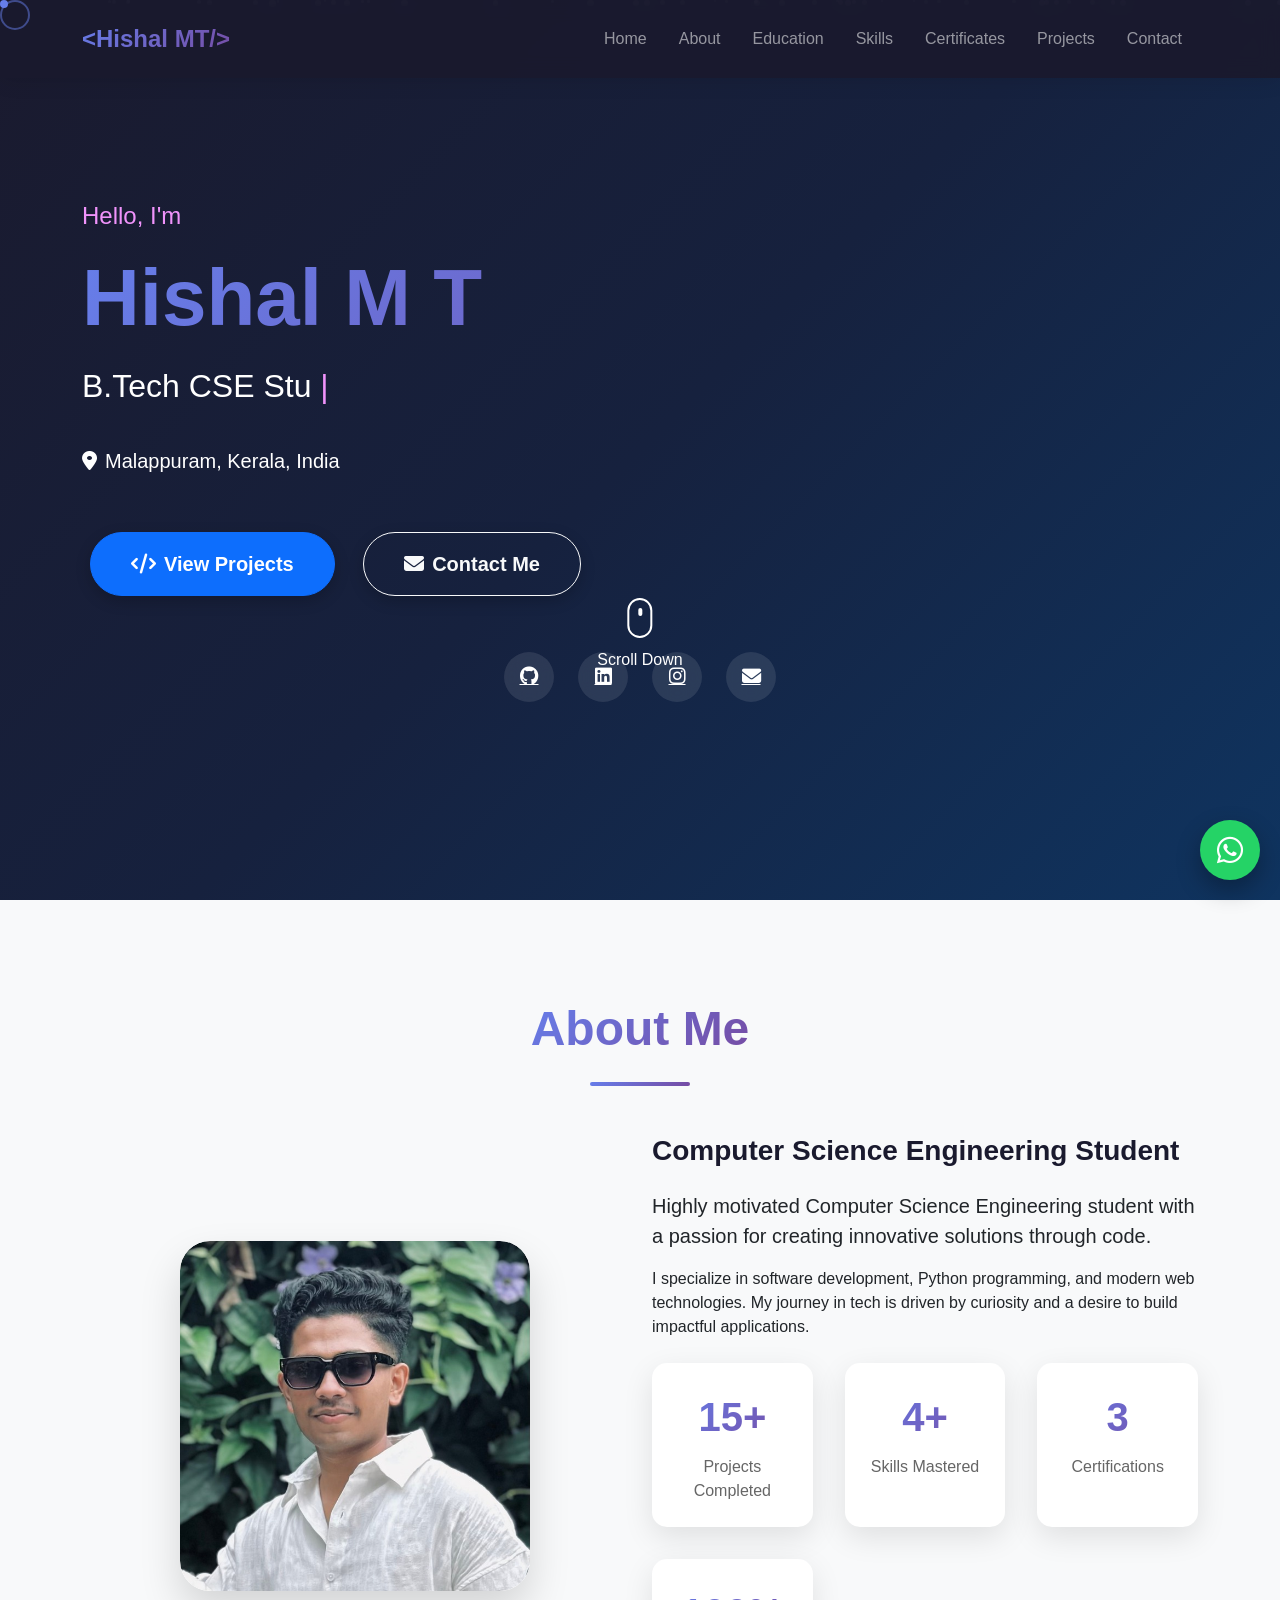
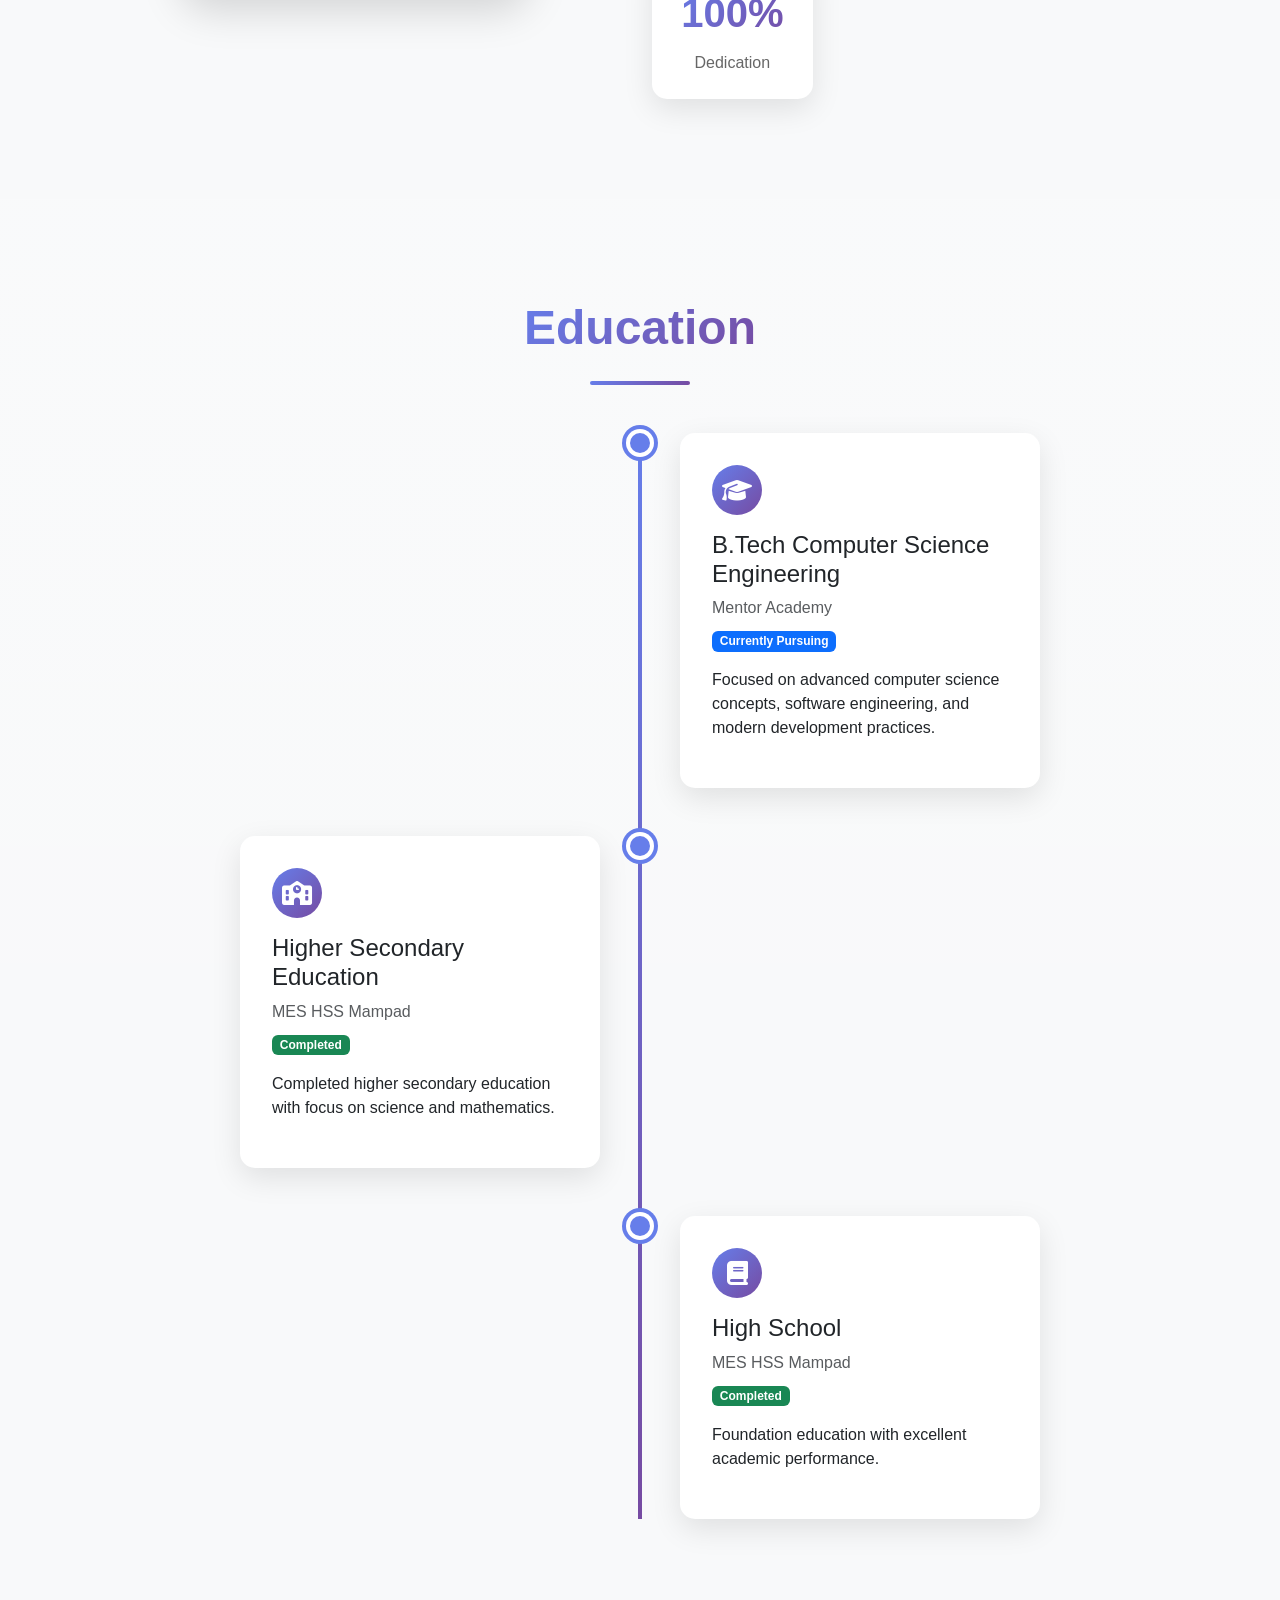
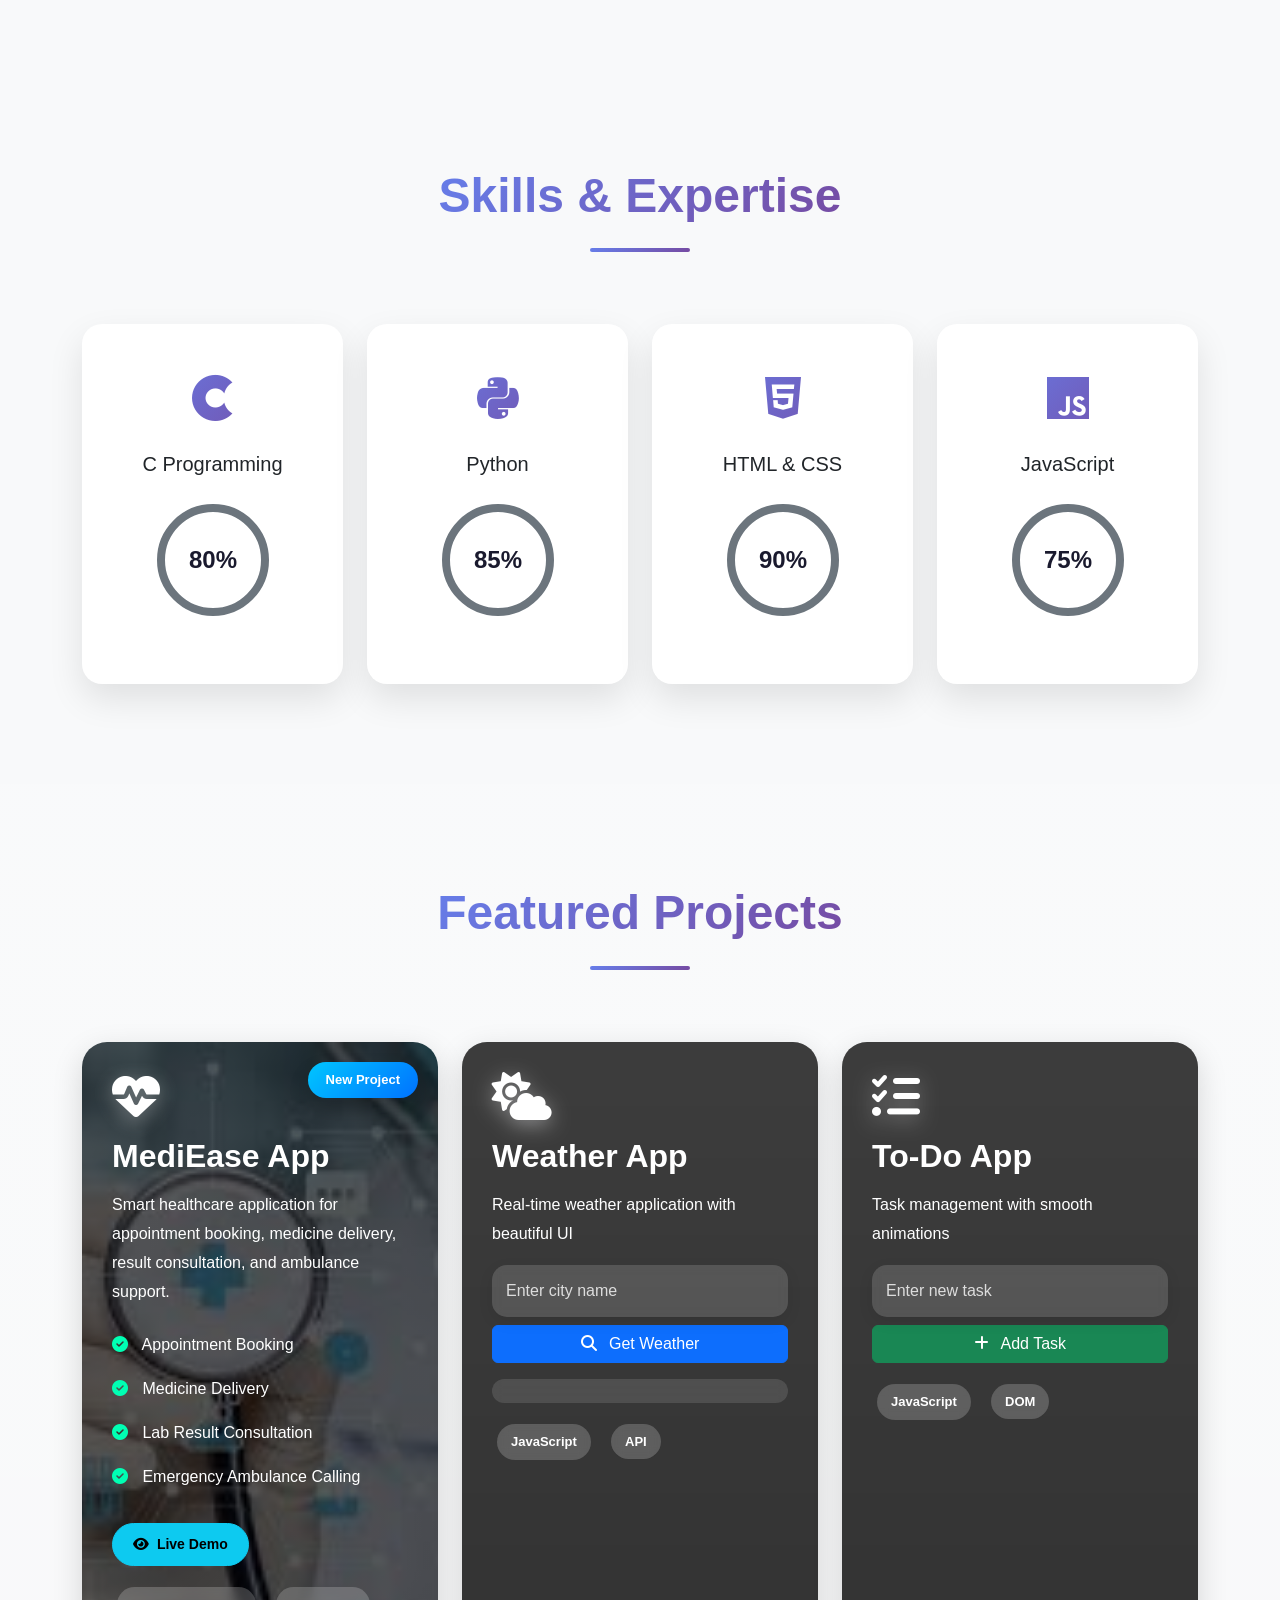
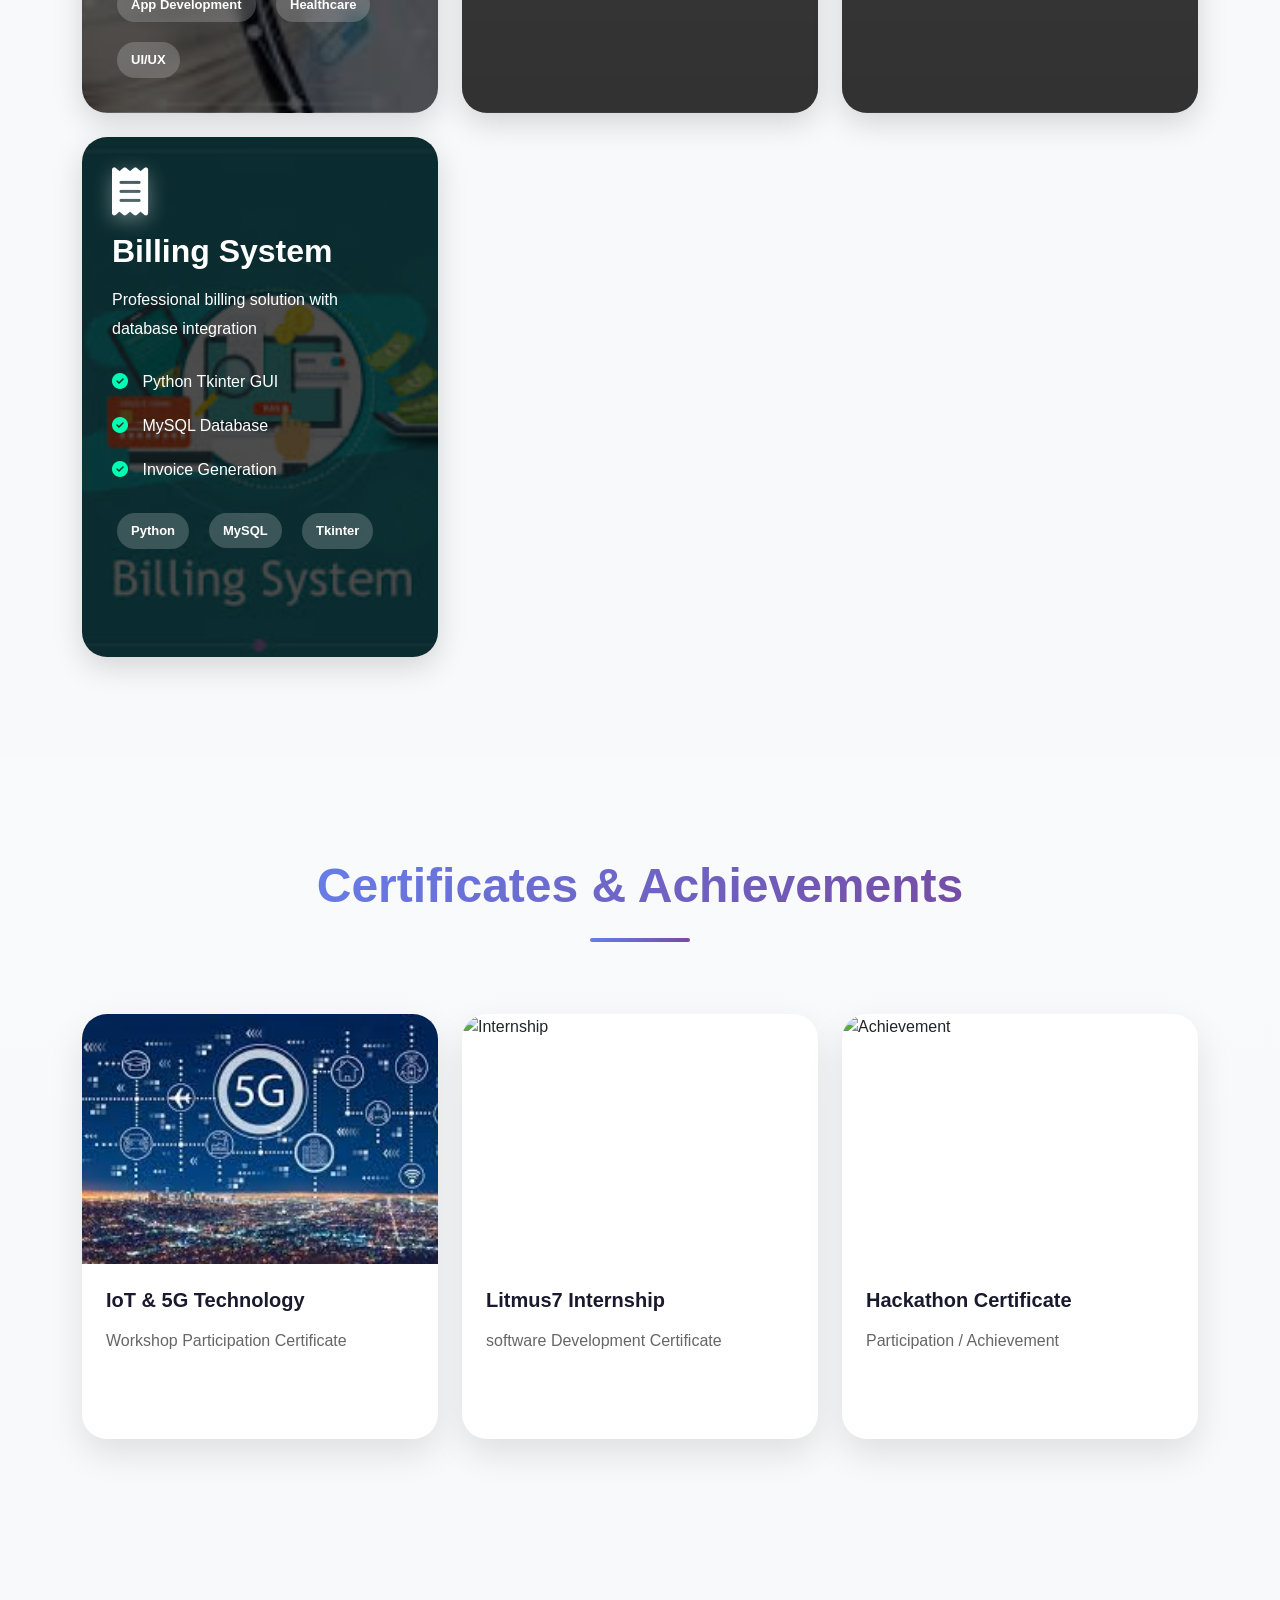
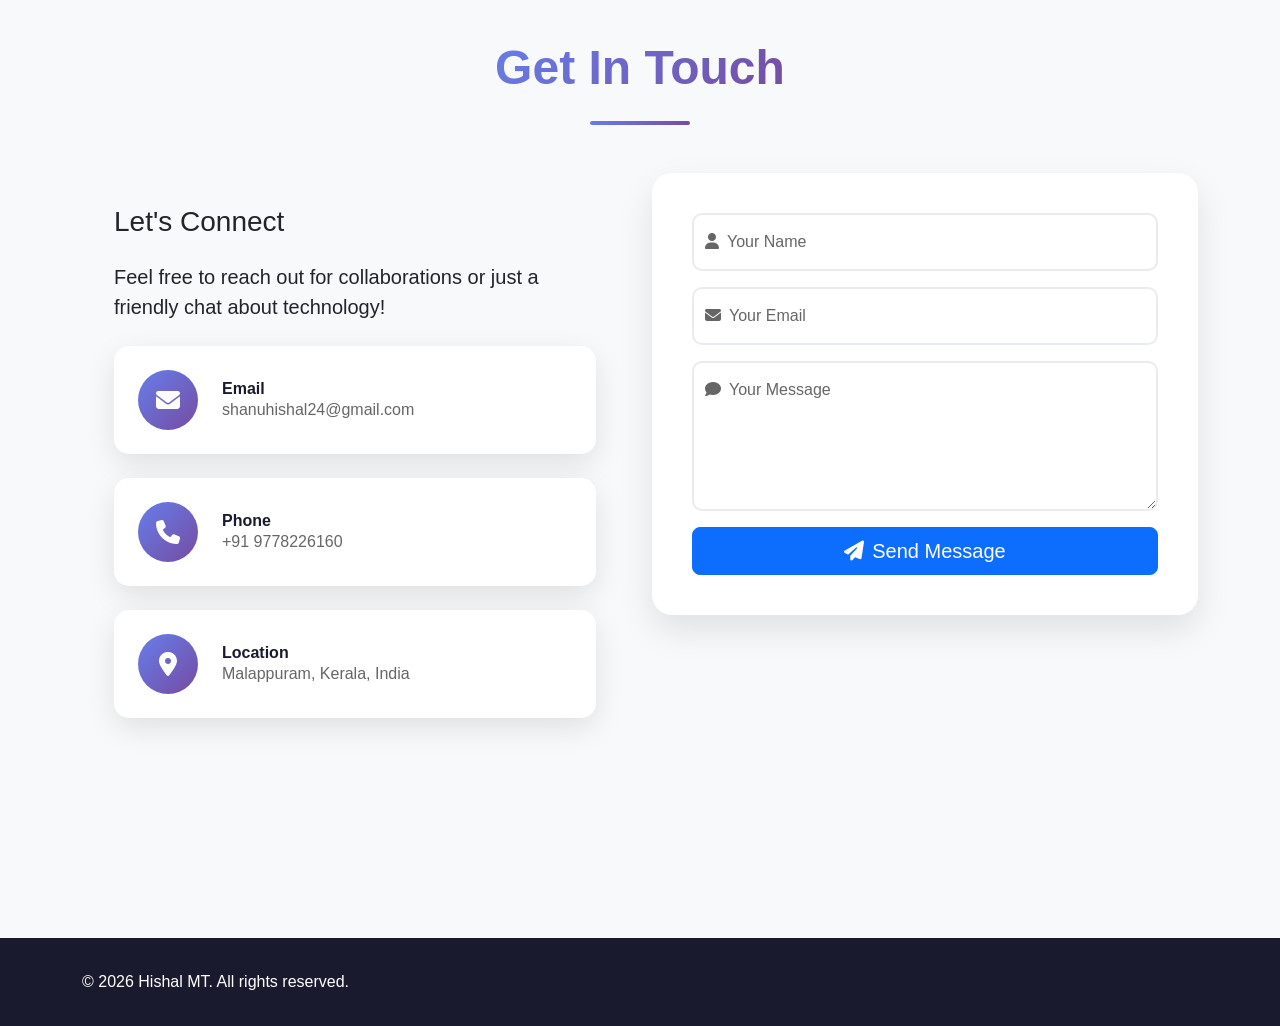
==== commit 273733de: "Fixed portfolio homepage" ====
--- a/index.html
+++ b/index.html
@@ -29,6 +29,7 @@
 <li class="nav-item"><a class="nav-link" href="#about">About</a></li>
 <li class="nav-item"><a class="nav-link" href="#education">Education</a></li>
 <li class="nav-item"><a class="nav-link" href="#skills">Skills</a></li>
+<li class="nav-item"><a class="nav-link" href="#certificates">Certificates</a></li>
 <li class="nav-item"><a class="nav-link" href="#projects">Projects</a></li>
 <li class="nav-item"><a class="nav-link" href="#contact">Contact</a></li>
 </ul>
@@ -105,9 +106,12 @@
 <div class="stat-label">Skills Mastered</div>
 </div>
 <div class="stat-item">
+<div class="stat-number">3</div>
+<div class="stat-label">Certifications</div>
+</div>
+<div class="stat-item">
 <div class="stat-number">100%</div>
 <div class="stat-label">Dedication</div>
-</div>
 </div>
 </div>
 </div>
@@ -252,81 +256,437 @@
 </section>
 
 <!-- Projects Section -->
+
+<!-- Projects Section -->
 <section id="projects" class="section bg-gradient">
+
 <div class="container">
+
 <div class="section-title" data-aos="fade-up">
 <h2>Featured Projects</h2>
 <div class="title-underline"></div>
 </div>
+
 <div class="row g-4 mt-4">
+
+<!-- ================= MEDIEASE APP ================= -->
+
+<div class="col-lg-4 col-md-6"
+data-aos="flip-left"
+data-aos-delay="100">
+
+<div class="project-card medi-card">
+
+<!-- Background Overlay -->
+<div class="project-bg-overlay"></div>
+
+<!-- App Badge -->
+<div class="project-badge">
+New Project
+</div>
+
+<!-- Project Content -->
+<div class="project-content">
+
+<div class="project-icon">
+<i class="fas fa-heartbeat fa-3x"></i>
+</div>
+
+<h5>MediEase App</h5>
+
+<p>
+Smart healthcare application for appointment booking,
+medicine delivery, result consultation,
+and ambulance support.
+</p>
+
+<div class="project-features mt-3">
+
+<div class="feature-item">
+<i class="fas fa-check-circle"></i>
+Appointment Booking
+</div>
+
+<div class="feature-item">
+<i class="fas fa-check-circle"></i>
+Medicine Delivery
+</div>
+
+<div class="feature-item">
+<i class="fas fa-check-circle"></i>
+Lab Result Consultation
+</div>
+
+<div class="feature-item">
+<i class="fas fa-check-circle"></i>
+Emergency Ambulance Calling
+</div>
+
+</div>
+
+<div class="project-buttons mt-4">
+
+<a href="#"
+class="btn btn-info btn-sm me-2">
+
+<i class="fas fa-eye me-1"></i>
+Live Demo
+</a>
+</div>
+
+<div class="project-tags mt-3">
+
+<span class="tag">App Development</span>
+<span class="tag">Healthcare</span>
+<span class="tag">UI/UX</span>
+
+</div>
+
+</div>
+
+</div>
+
+</div>
+
+<!-- ================= WEATHER APP ================= -->
+
+<!-- Weather App Card -->
 <div class="col-lg-4 col-md-6" data-aos="flip-left" data-aos-delay="100">
-<div class="project-card">
-<div class="project-icon">
-<i class="fas fa-cloud-sun fa-3x"></i>
-</div>
-<h5>Weather App</h5>
-<p>Real-time weather application with beautiful UI</p>
-<div class="project-demo">
-<input type="text" id="city" class="form-control mb-2" placeholder="Enter city name">
-<button class="btn btn-primary w-100" onclick="getWeather()">
-<i class="fas fa-search me-2"></i>Get Weather
-</button>
-<p id="weatherResult" class="mt-3 result-text"></p>
-</div>
-<div class="project-tags">
-<span class="tag">JavaScript</span>
-<span class="tag">API</span>
-</div>
-</div>
-</div>
+
+    <div class="project-card weather-card">
+
+        <div class="project-overlay"></div>
+
+        <div class="project-content">
+
+            <div class="project-icon">
+                <i class="fas fa-cloud-sun fa-3x"></i>
+            </div>
+
+            <h5>Weather App</h5>
+
+            <p>Real-time weather application with beautiful UI</p>
+
+            <div class="project-demo">
+
+                <input type="text"
+                       id="city"
+                       class="form-control mb-2"
+                       placeholder="Enter city name">
+
+                <button class="btn btn-primary w-100"
+                        onclick="getWeather()">
+
+                    <i class="fas fa-search me-2"></i>
+                    Get Weather
+
+                </button>
+
+                <p id="weatherResult"
+                   class="mt-3 result-text"></p>
+
+            </div>
+
+            <div class="project-tags">
+
+                <span class="tag">JavaScript</span>
+                <span class="tag">API</span>
+
+            </div>
+
+        </div>
+
+    </div>
+
+</div>
+
+
+
+<!-- To-Do App Card -->
 <div class="col-lg-4 col-md-6" data-aos="flip-left" data-aos-delay="200">
-<div class="project-card">
-<div class="project-icon">
-<i class="fas fa-tasks fa-3x"></i>
-</div>
-<h5>To-Do App</h5>
-<p>Task management with smooth animations</p>
-<div class="project-demo">
-<input type="text" id="task" class="form-control mb-2" placeholder="Enter new task">
-<button class="btn btn-success w-100" onclick="addTask()">
-<i class="fas fa-plus me-2"></i>Add Task
-</button>
-<ul id="taskList" class="task-list mt-3"></ul>
-</div>
-<div class="project-tags">
-<span class="tag">JavaScript</span>
-<span class="tag">DOM</span>
-</div>
-</div>
-</div>
-<div class="col-lg-4 col-md-6" data-aos="flip-left" data-aos-delay="300">
-<div class="project-card">
+
+    <div class="project-card todo-card">
+
+        <div class="project-overlay"></div>
+
+        <div class="project-content">
+
+            <div class="project-icon">
+                <i class="fas fa-tasks fa-3x"></i>
+            </div>
+
+            <h5>To-Do App</h5>
+
+            <p>Task management with smooth animations</p>
+
+            <div class="project-demo">
+
+                <input type="text"
+                       id="task"
+                       class="form-control mb-2"
+                       placeholder="Enter new task">
+
+                <button class="btn btn-success w-100"
+                        onclick="addTask()">
+
+                    <i class="fas fa-plus me-2"></i>
+                    Add Task
+
+                </button>
+
+                <ul id="taskList"
+                    class="task-list mt-3"></ul>
+
+            </div>
+
+            <div class="project-tags">
+
+                <span class="tag">JavaScript</span>
+                <span class="tag">DOM</span>
+
+            </div>
+
+        </div>
+
+    </div>
+
+</div>
+
+<!-- ================= BILLING SYSTEM ================= -->
+
+<div class="col-lg-4 col-md-6"
+data-aos="flip-left"
+data-aos-delay="400">
+
+<div class="project-card billing-card">
+
+<div class="project-bg-overlay"></div>
+
+<div class="project-content">
+
 <div class="project-icon">
 <i class="fas fa-receipt fa-3x"></i>
 </div>
+
 <h5>Billing System</h5>
-<p>Professional billing solution with database integration</p>
+
+<p>
+Professional billing solution with database integration
+</p>
+
 <div class="project-features mt-3">
+
 <div class="feature-item">
-<i class="fas fa-check-circle"></i> Python Tkinter GUI
-</div>
+<i class="fas fa-check-circle"></i>
+Python Tkinter GUI
+</div>
+
 <div class="feature-item">
-<i class="fas fa-check-circle"></i> MySQL Database
-</div>
+<i class="fas fa-check-circle"></i>
+MySQL Database
+</div>
+
 <div class="feature-item">
-<i class="fas fa-check-circle"></i> Invoice Generation
-</div>
-</div>
+<i class="fas fa-check-circle"></i>
+Invoice Generation
+</div>
+
+</div>
+
 <div class="project-tags mt-3">
+
 <span class="tag">Python</span>
 <span class="tag">MySQL</span>
 <span class="tag">Tkinter</span>
-</div>
-</div>
-</div>
-</div>
-</div>
+
+</div>
+
+</div>
+
+</div>
+
+</div>
+
+</div>
+
+</div>
+
 </section>
+
+
+<!-- CERTIFICATES SECTION -->
+<section id="certificates" class="section bg-gradient">
+
+<div class="container">
+
+<div class="section-title" data-aos="fade-up">
+
+<h2>Certificates & Achievements</h2>
+<div class="title-underline"></div>
+
+</div>
+
+<div class="row g-4 mt-4">
+
+<!-- Certificate 1 -->
+<div class="col-lg-4 col-md-6" data-aos="zoom-in">
+
+<div class="certificate-card">
+
+<div class="certificate-image">
+
+<img src="[data-uri]"
+alt="Python Certificate">
+
+<div class="certificate-overlay">
+
+<a href="#"
+class="view-btn"
+onclick="openCertificate('images/IoT-certificate.jpg')">
+
+<i class="fas fa-eye"></i>
+View Certificate
+
+</a>
+
+</div>
+
+</div>
+
+<div class="certificate-content">
+
+<h5>IoT & 5G Technology</h5>
+
+<p>
+Workshop Participation Certificate
+</p>
+
+<div class="certificate-tags">
+
+<span class="tag">Workshop</span>
+<span class="tag"></span>
+
+</div>
+
+</div>
+
+</div>
+
+</div>
+
+<!-- Internship -->
+<div class="col-lg-4 col-md-6" data-aos="zoom-in" data-aos-delay="100">
+
+<div class="certificate-card">
+
+<div class="certificate-image">
+
+<img src="https://media.licdn.com/dms/image/v2/C4D0BAQHPYzYaRLYvJg/company-logo_200_200/company-logo_200_200/0/1653291417459/litmus7inc_logo?e=2147483647&v=beta&t=03WpjAoetSc46JIEmezdnOqAYY6dw_sKx7XO-FdwGzo"
+alt="Internship">
+
+<div class="certificate-overlay">
+
+<a href="#"
+class="view-btn"
+onclick="openCertificate('images/internship.jpg')">
+
+<i class="fas fa-eye"></i>
+View Certificate
+
+</a>
+
+</div>
+
+</div>
+
+<div class="certificate-content">
+
+<h5>Litmus7 Internship</h5>
+
+<p>
+software Development Certificate
+</p>
+
+<div class="certificate-tags">
+
+<span class="tag">Internship</span>
+<span class="tag">Web Dev</span>
+
+</div>
+
+</div>
+
+</div>
+
+</div>
+
+<!-- Achievement -->
+<div class="col-lg-4 col-md-6" data-aos="zoom-in" data-aos-delay="200">
+
+<div class="certificate-card">
+
+<div class="certificate-image">
+
+<img src="https://s3.in-west2.purestore.io/uptoskills/blog/images/1765904191853-332328269-hackathon.jpg"
+alt="Achievement">
+
+<div class="certificate-overlay">
+
+<a href="#"
+class="view-btn"
+onclick="openCertificate('images/achievement.jpg')">
+
+<i class="fas fa-eye"></i>
+View Certificate
+
+</a>
+
+</div>
+
+</div>
+
+<div class="certificate-content">
+
+<h5>Hackathon Certificate</h5>
+
+<p>
+Participation / Achievement
+</p>
+
+<div class="certificate-tags">
+
+<span class="tag">Achievement</span>
+<span class="tag">Technology</span>
+
+</div>
+
+</div>
+
+</div>
+
+</div>
+
+</div>
+
+</div>
+
+</section>
+
+
+<!-- CERTIFICATE POPUP MODAL -->
+
+<div id="certificateModal" class="certificate-modal">
+
+<span class="close-modal" onclick="closeCertificate()">
+&times;
+</span>
+
+<img class="certificate-modal-content"
+id="certificateImage">
+
+</div>
+
+
 
 <!-- Contact Section -->
 <section id="contact" class="section">
--- a/style.css
+++ b/style.css
@@ -604,106 +604,617 @@
   color: var(--dark);
 }
 
-/* Projects Section */
-.project-card {
-  background: white;
-  padding: 2.5rem;
-  border-radius: 20px;
-  box-shadow: 0 15px 35px rgba(0, 0, 0, 0.1);
-  transition: all 0.4s cubic-bezier(0.175, 0.885, 0.32, 1.275);
-  height: 100%;
-  display: flex;
-  flex-direction: column;
-}
-
-.project-card:hover {
-  transform: translateY(-15px) scale(1.02);
-  box-shadow: 0 25px 50px rgba(102, 126, 234, 0.3);
-}
-
-.project-icon {
-  background: var(--gradient-1);
-  -webkit-background-clip: text;
-  -webkit-text-fill-color: transparent;
-  background-clip: text;
-  margin-bottom: 1.5rem;
-  text-align: center;
-}
-
-.project-card h5 {
-  color: var(--dark);
-  font-weight: 700;
-  margin-bottom: 1rem;
-}
-
-.project-demo {
-  margin: 1.5rem 0;
-}
-
-.task-list {
-  list-style: none;
-  padding: 0;
-  max-height: 200px;
-  overflow-y: auto;
-}
-
-.task-list li {
-  background: #f8f9fa;
-  padding: 0.75rem;
-  margin: 0.5rem 0;
-  border-radius: 8px;
-  border-left: 3px solid var(--primary);
-  animation: slideInLeft 0.3s ease;
-}
-
-@keyframes slideInLeft {
-  from {
-    opacity: 0;
-    transform: translateX(-20px);
-  }
-  to {
-    opacity: 1;
-    transform: translateX(0);
-  }
-}
-
-.result-text {
-  padding: 1rem;
-  background: #f8f9fa;
-  border-radius: 8px;
-  color: var(--dark);
-  font-weight: 500;
-}
-
-.project-features {
-  flex-grow: 1;
-}
-
-.feature-item {
-  padding: 0.5rem 0;
-  color: #666;
-}
-
-.feature-item i {
-  color: var(--primary);
-  margin-right: 0.5rem;
-}
-
-.project-tags {
-  display: flex;
-  gap: 0.5rem;
-  flex-wrap: wrap;
-  margin-top: 1rem;
-}
-
-.tag {
-  padding: 0.4rem 1rem;
-  background: var(--gradient-1);
-  color: white;
-  border-radius: 20px;
-  font-size: 0.85rem;
-  font-weight: 600;
-}
+/* ================= PROJECT CARDS ================= */
+
+.project-card{
+position:relative;
+overflow:hidden;
+border-radius:25px;
+background:white;
+padding:2rem;
+box-shadow:0 15px 35px rgba(0,0,0,0.1);
+transition:0.4s ease;
+height:100%;
+z-index:1;
+}
+
+.project-card:hover{
+transform:translateY(-15px) scale(1.02);
+box-shadow:0 25px 50px rgba(102,126,234,0.3);
+}
+
+/* ================= BACKGROUND IMAGES ================= */
+
+.medi-card{
+background:
+linear-gradient(rgba(0,0,0,0.65),
+rgba(0,0,0,0.65)),
+url('images/mediease-bg.jpg');
+
+background-size:cover;
+background-position:center;
+color:white;
+}
+
+.billing-card{
+background:
+linear-gradient(rgba(0,0,0,0.7),
+rgba(0,0,0,0.7)),
+url('images/billing-bg.jpg');
+
+background-size:cover;
+background-position:center;
+color:white;
+}
+
+/* ================= PROJECT CONTENT ================= */
+
+.project-content{
+position:relative;
+z-index:2;
+}
+
+.project-card h5{
+font-size:2rem;
+font-weight:700;
+margin-top:1rem;
+margin-bottom:1rem;
+}
+
+.project-card p{
+line-height:1.8;
+}
+
+/* ================= ICON ================= */
+
+.project-icon{
+margin-bottom:1rem;
+color:#ffffff;
+text-shadow:0 5px 20px rgba(255,255,255,0.4);
+}
+
+/* ================= FEATURE ITEMS ================= */
+
+.feature-item{
+padding:10px 0;
+font-weight:500;
+}
+
+.feature-item i{
+color:#00ffb3;
+margin-right:10px;
+}
+
+/* ================= BUTTONS ================= */
+
+.project-buttons{
+display:flex;
+gap:10px;
+flex-wrap:wrap;
+}
+
+.project-buttons .btn{
+padding:10px 20px;
+border-radius:30px;
+font-weight:600;
+transition:0.3s ease;
+}
+
+.project-buttons .btn:hover{
+transform:translateY(-3px) scale(1.05);
+}
+
+/* ================= TAGS ================= */
+
+.project-tags{
+display:flex;
+gap:10px;
+flex-wrap:wrap;
+margin-top:1rem;
+}
+
+.tag{
+padding:8px 18px;
+border-radius:30px;
+background:linear-gradient(135deg,#667eea,#764ba2);
+color:white;
+font-size:14px;
+font-weight:600;
+}
+
+/* ================= PROJECT BADGE ================= */
+
+.project-badge{
+position:absolute;
+top:20px;
+right:20px;
+background:linear-gradient(135deg,#00c6ff,#0072ff);
+color:white;
+padding:8px 18px;
+border-radius:30px;
+font-size:13px;
+font-weight:700;
+z-index:5;
+box-shadow:0 10px 20px rgba(0,0,0,0.2);
+}
+
+/* ================= INPUT BOXES ================= */
+
+.project-demo .form-control{
+border-radius:15px;
+padding:14px;
+border:none;
+box-shadow:0 5px 15px rgba(0,0,0,0.08);
+}
+
+/* ================= RESULT BOX ================= */
+
+.result-text{
+background:#f8f9fa;
+padding:15px;
+border-radius:15px;
+margin-top:15px;
+}
+
+/* ================= MOBILE ================= */
+
+@media(max-width:768px){
+
+.project-card{
+padding:1.5rem;
+}
+
+.project-card h5{
+font-size:1.5rem;
+}
+
+}
+
+/* AOS Animation Styles */
+[data-aos] {
+  opacity: 0;
+  transition: all 0.8s ease;
+}
+
+[data-aos].aos-animate {
+  opacity: 1;
+}
+
+[data-aos="fade-up"] {
+  transform: translateY(50px);
+}
+
+[data-aos="fade-up"].aos-animate {
+  transform: translateY(0);
+}
+
+[data-aos="fade-right"] {
+  transform: translateX(-50px);
+}
+
+[data-aos="fade-right"].aos-animate {
+  transform: translateX(0);
+}
+
+[data-aos="fade-left"] {
+  transform: translateX(50px);
+}
+
+[data-aos="fade-left"].aos-animate {
+  transform: translateX(0);
+}
+
+[data-aos="zoom-in"] {
+  transform: scale(0.8);
+}
+
+[data-aos="zoom-in"].aos-animate {
+  transform: scale(1);
+}
+
+[data-aos="flip-left"] {
+  transform: perspective(2500px) rotateY(-100deg);
+}
+
+[data-aos="flip-left"].aos-animate {
+  transform: perspective(2500px) rotateY(0);
+}
+
+/* Responsive */
+@media (max-width: 768px) {
+  .section-title h2 {
+    font-size: 2rem;
+  }
+  
+  .hero h1 {
+    font-size: 2.5rem !important;
+  }
+  
+  .typed-container {
+    font-size: 1.5rem;
+  }
+  
+  .about-stats {
+    grid-template-columns: 1fr;
+  }
+  
+  .timeline::before {
+    left: 20px;
+  }
+  
+  .timeline-content {
+    width: calc(100% - 60px);
+    margin-left: 60px !important;
+  }
+  
+  .timeline-dot {
+    left: 20px;
+  }
+  
+  body {
+    cursor: auto;
+  }
+  
+  .cursor-dot,
+  .cursor-outline {
+    display: none;
+  }
+}
+
+/* CERTIFICATES SECTION */
+
+.certificate-card{
+background:white;
+border-radius:25px;
+overflow:hidden;
+box-shadow:0 15px 35px rgba(0,0,0,0.1);
+transition:0.4s ease;
+height:100%;
+position:relative;
+}
+
+.certificate-card:hover{
+transform:translateY(-15px);
+box-shadow:0 25px 50px rgba(102,126,234,0.3);
+}
+
+.certificate-image{
+position:relative;
+overflow:hidden;
+height:250px;
+}
+
+.certificate-image img{
+width:100%;
+height:100%;
+object-fit:cover;
+transition:0.5s;
+}
+
+.certificate-card:hover .certificate-image img{
+transform:scale(1.1);
+}
+
+.certificate-overlay{
+position:absolute;
+top:0;
+left:0;
+width:100%;
+height:100%;
+background:rgba(0,0,0,0.6);
+display:flex;
+justify-content:center;
+align-items:center;
+opacity:0;
+transition:0.4s;
+}
+
+.certificate-card:hover .certificate-overlay{
+opacity:1;
+}
+
+.view-btn{
+padding:12px 24px;
+background:var(--gradient-1);
+color:white;
+border-radius:50px;
+text-decoration:none;
+font-weight:600;
+transition:0.3s;
+}
+
+.view-btn:hover{
+transform:scale(1.05);
+color:white;
+}
+
+.certificate-content{
+padding:1.5rem;
+}
+
+.certificate-content h5{
+font-weight:700;
+margin-bottom:1rem;
+color:var(--dark);
+}
+
+.certificate-content p{
+color:#666;
+line-height:1.6;
+}
+
+.certificate-tags{
+display:flex;
+gap:0.5rem;
+flex-wrap:wrap;
+margin-top:1rem;
+}
+
+
+
+/* CERTIFICATE MODAL */
+
+.certificate-modal{
+display:none;
+position:fixed;
+z-index:99999;
+padding-top:50px;
+left:0;
+top:0;
+width:100%;
+height:100%;
+overflow:auto;
+background:rgba(0,0,0,0.95);
+animation:fadeIn 0.4s ease;
+}
+
+.certificate-modal-content{
+display:block;
+margin:auto;
+max-width:90%;
+max-height:85vh;
+border-radius:15px;
+animation:zoomIn 0.4s ease;
+box-shadow:0 20px 50px rgba(0,0,0,0.5);
+}
+
+.close-modal{
+position:absolute;
+top:20px;
+right:35px;
+color:white;
+font-size:45px;
+font-weight:bold;
+cursor:pointer;
+transition:0.3s;
+z-index:100000;
+}
+
+.close-modal:hover{
+transform:scale(1.2);
+color:#f093fb;
+}
+
+/* Animations */
+
+@keyframes fadeIn{
+from{
+opacity:0;
+}
+to{
+opacity:1;
+}
+}
+
+@keyframes zoomIn{
+from{
+transform:scale(0.7);
+opacity:0;
+}
+to{
+transform:scale(1);
+opacity:1;
+}
+}
+
+/* MOBILE */
+
+@media(max-width:768px){
+
+.certificate-modal-content{
+max-width:95%;
+}
+
+.close-modal{
+font-size:35px;
+right:20px;
+}
+
+}
+
+/* PROJECT BUTTONS */
+
+.project-buttons{
+display:flex;
+gap:10px;
+flex-wrap:wrap;
+}
+
+.project-buttons .btn{
+border-radius:30px;
+padding:10px 20px;
+font-weight:600;
+transition:0.3s ease;
+}
+
+.project-buttons .btn:hover{
+transform:translateY(-3px) scale(1.05);
+box-shadow:0 10px 25px rgba(0,0,0,0.2);
+}
+
+
+/* =========================
+   PROJECT CARD STYLING
+========================= */
+
+.project-card{
+    position: relative;
+    overflow: hidden;
+    border-radius: 25px;
+    padding: 30px;
+    min-height: 520px;
+    transition: 0.5s;
+    color: white;
+    box-shadow: 0 10px 30px rgba(0,0,0,0.15);
+}
+
+/* CONTENT */
+.project-content{
+    position: relative;
+    z-index: 2;
+}
+
+/* DARK OVERLAY */
+.project-overlay{
+    position: absolute;
+    inset: 0;
+    background: rgba(0,0,0,0.60);
+    z-index: 1;
+    transition: 0.5s;
+}
+
+/* HOVER EFFECT */
+.project-card:hover{
+    transform: translateY(-12px) scale(1.02);
+    box-shadow: 0 20px 40px rgba(0,0,0,0.25);
+}
+
+.project-card:hover .project-overlay{
+    background: rgba(0,0,0,0.45);
+}
+
+/* =========================
+   WEATHER CARD BACKGROUND
+========================= */
+
+.weather-card{
+    background:
+    linear-gradient(rgba(0,0,0,0.4),
+    rgba(0,0,0,0.5)),
+    url('https://images.unsplash.com/photo-1501973801540-537f08ccae7b?q=80&w=1200&auto=format&fit=crop');
+
+    background-size: cover;
+    background-position: center;
+}
+
+/* =========================
+   TODO CARD BACKGROUND
+========================= */
+
+.todo-card{
+    background:
+    linear-gradient(rgba(0,0,0,0.4),
+    rgba(0,0,0,0.5)),
+    url('https://images.unsplash.com/photo-1484480974693-6ca0a78fb36b?q=80&w=1200&auto=format&fit=crop');
+
+    background-size: cover;
+    background-position: center;
+}
+
+/* =========================
+   INPUT BOXES
+========================= */
+
+.project-card input{
+    background: rgba(255,255,255,0.15);
+    border: 1px solid rgba(255,255,255,0.3);
+    color: white;
+    backdrop-filter: blur(5px);
+}
+
+.project-card input::placeholder{
+    color: rgba(255,255,255,0.8);
+}
+
+/* =========================
+   TAGS
+========================= */
+
+.tag{
+    display: inline-block;
+    padding: 8px 14px;
+    border-radius: 50px;
+    background: rgba(255,255,255,0.2);
+    margin: 5px;
+    font-size: 13px;
+    backdrop-filter: blur(6px);
+    transition: 0.3s;
+}
+
+.tag:hover{
+    background: white;
+    color: black;
+    transform: scale(1.08);
+}
+
+/* =========================
+   ICON ANIMATION
+========================= */
+
+.project-icon i{
+    animation: floatIcon 3s ease-in-out infinite;
+}
+
+@keyframes floatIcon{
+    0%{
+        transform: translateY(0px);
+    }
+    50%{
+        transform: translateY(-10px);
+    }
+    100%{
+        transform: translateY(0px);
+    }
+}
+
+/* =========================
+   RESULT TEXT
+========================= */
+
+.result-text{
+    background: rgba(255,255,255,0.12);
+    padding: 12px;
+    border-radius: 12px;
+    backdrop-filter: blur(5px);
+    font-weight: 500;
+}
+
+/* =========================
+   TASK LIST
+========================= */
+
+.task-list li{
+    list-style: none;
+    background: rgba(255,255,255,0.12);
+    margin-bottom: 10px;
+    padding: 10px;
+    border-radius: 12px;
+    animation: fadeIn 0.5s ease;
+    backdrop-filter: blur(5px);
+}
+
+@keyframes fadeIn{
+    from{
+        opacity: 0;
+        transform: translateY(10px);
+    }
+    to{
+        opacity: 1;
+        transform: translateY(0);
+    }
+}
+
+
 
 /* Contact Section */
 .contact-info {
@@ -805,95 +1316,4 @@
     opacity: 1;
     transform: translateY(0);
   }
-}
-
-/* AOS Animation Styles */
-[data-aos] {
-  opacity: 0;
-  transition: all 0.8s ease;
-}
-
-[data-aos].aos-animate {
-  opacity: 1;
-}
-
-[data-aos="fade-up"] {
-  transform: translateY(50px);
-}
-
-[data-aos="fade-up"].aos-animate {
-  transform: translateY(0);
-}
-
-[data-aos="fade-right"] {
-  transform: translateX(-50px);
-}
-
-[data-aos="fade-right"].aos-animate {
-  transform: translateX(0);
-}
-
-[data-aos="fade-left"] {
-  transform: translateX(50px);
-}
-
-[data-aos="fade-left"].aos-animate {
-  transform: translateX(0);
-}
-
-[data-aos="zoom-in"] {
-  transform: scale(0.8);
-}
-
-[data-aos="zoom-in"].aos-animate {
-  transform: scale(1);
-}
-
-[data-aos="flip-left"] {
-  transform: perspective(2500px) rotateY(-100deg);
-}
-
-[data-aos="flip-left"].aos-animate {
-  transform: perspective(2500px) rotateY(0);
-}
-
-/* Responsive */
-@media (max-width: 768px) {
-  .section-title h2 {
-    font-size: 2rem;
-  }
-  
-  .hero h1 {
-    font-size: 2.5rem !important;
-  }
-  
-  .typed-container {
-    font-size: 1.5rem;
-  }
-  
-  .about-stats {
-    grid-template-columns: 1fr;
-  }
-  
-  .timeline::before {
-    left: 20px;
-  }
-  
-  .timeline-content {
-    width: calc(100% - 60px);
-    margin-left: 60px !important;
-  }
-  
-  .timeline-dot {
-    left: 20px;
-  }
-  
-  body {
-    cursor: auto;
-  }
-  
-  .cursor-dot,
-  .cursor-outline {
-    display: none;
-  }
 }
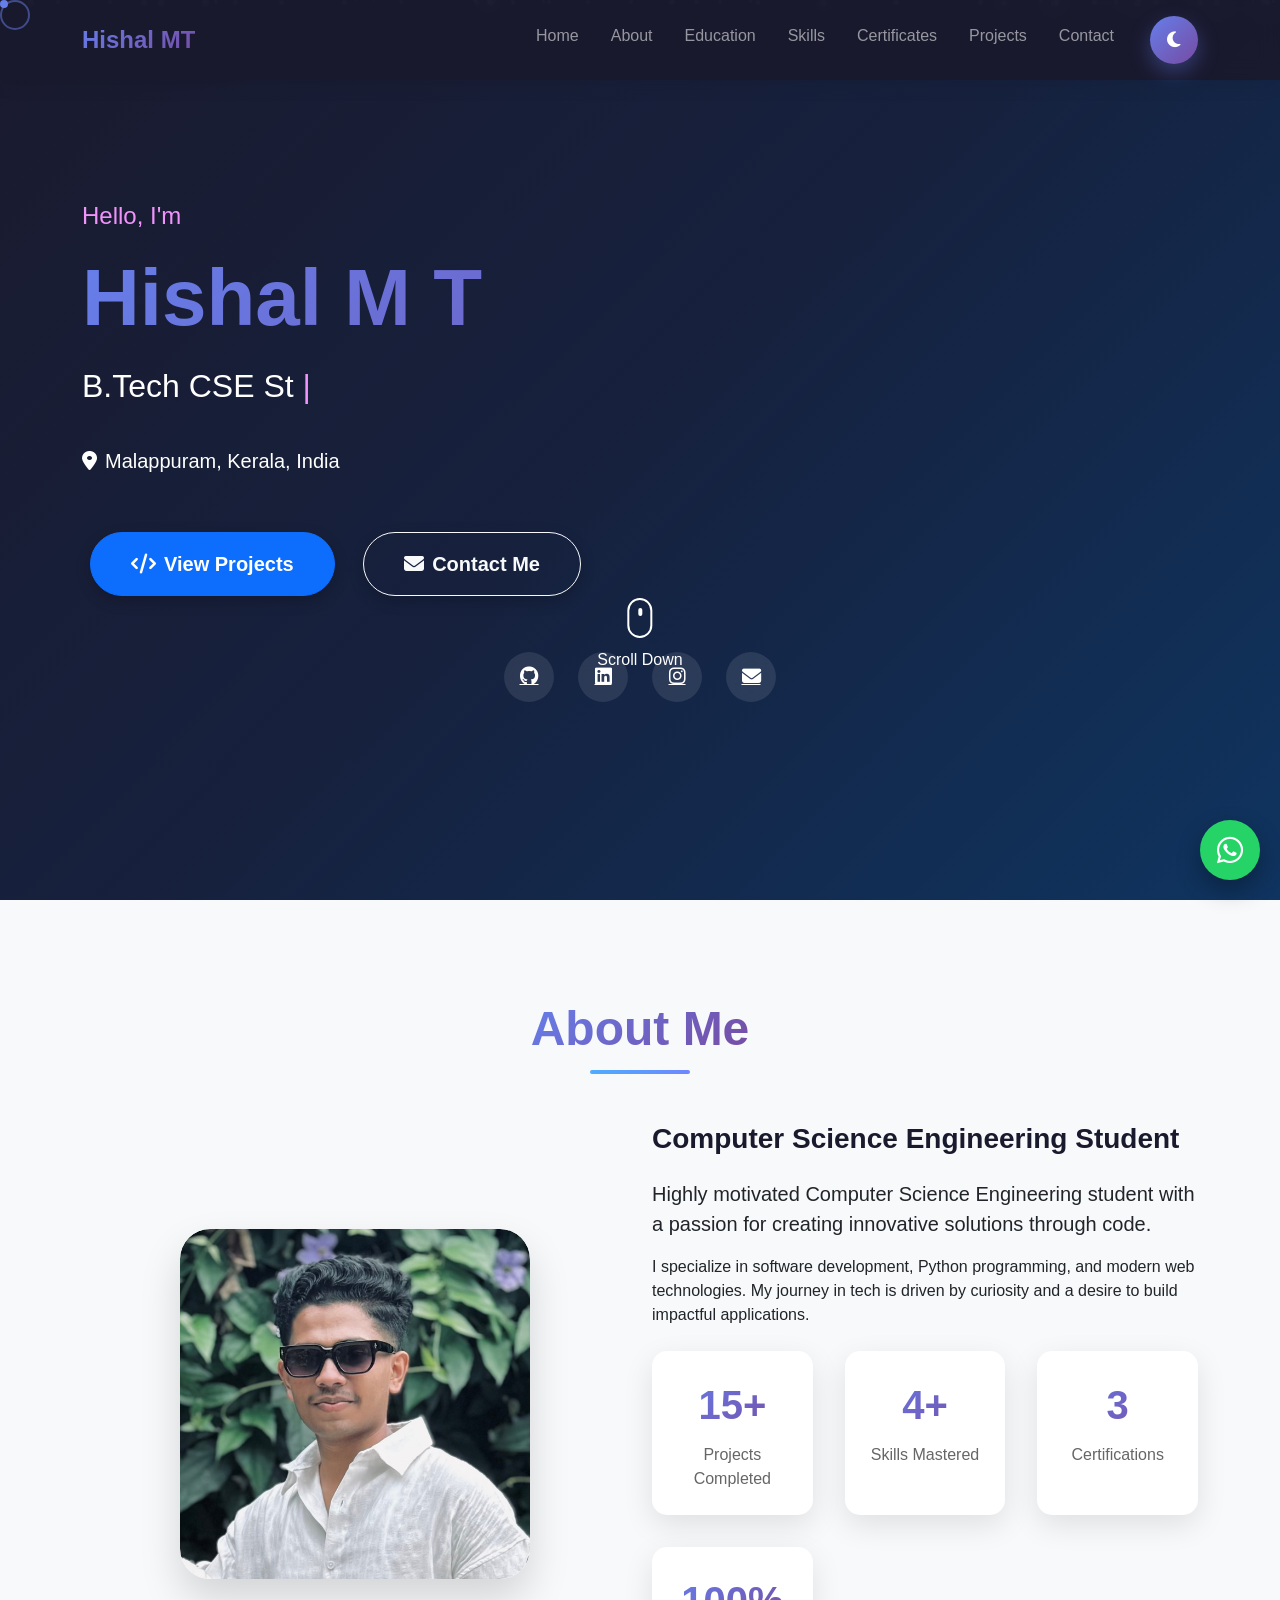
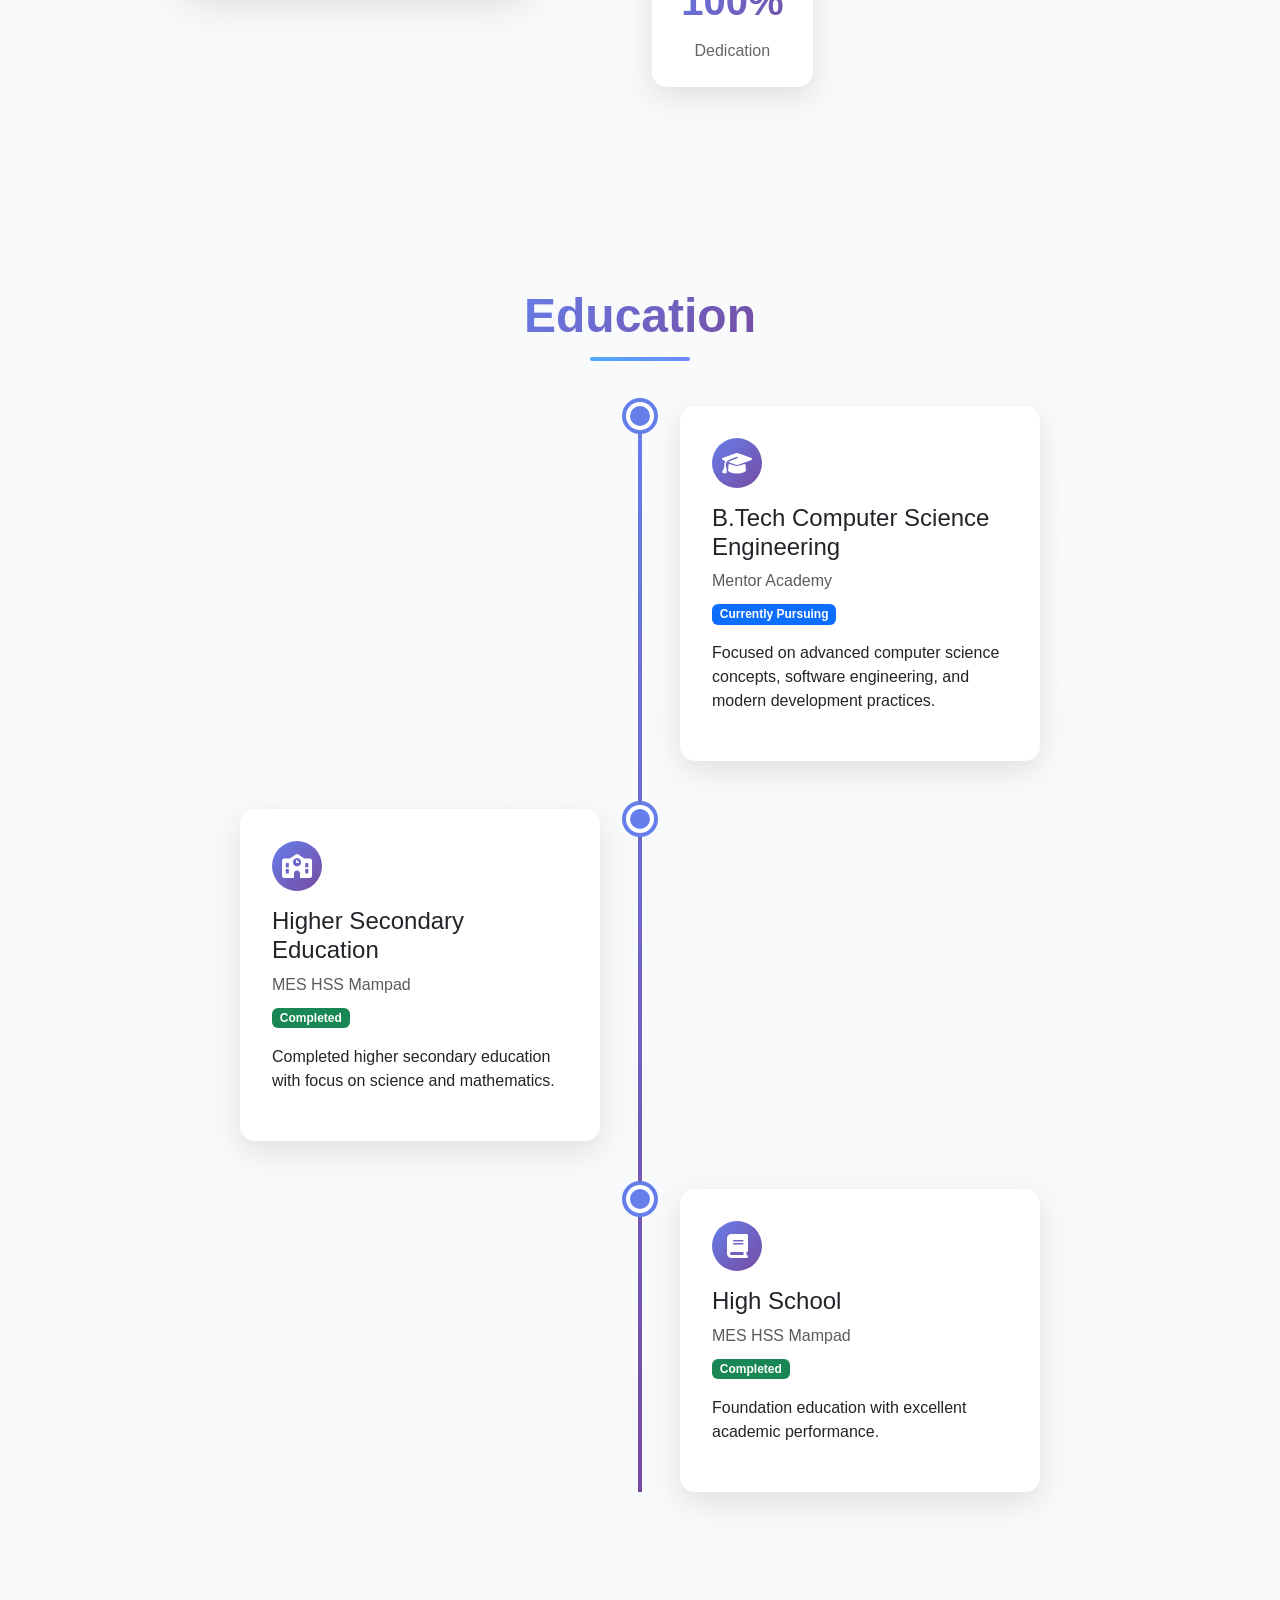
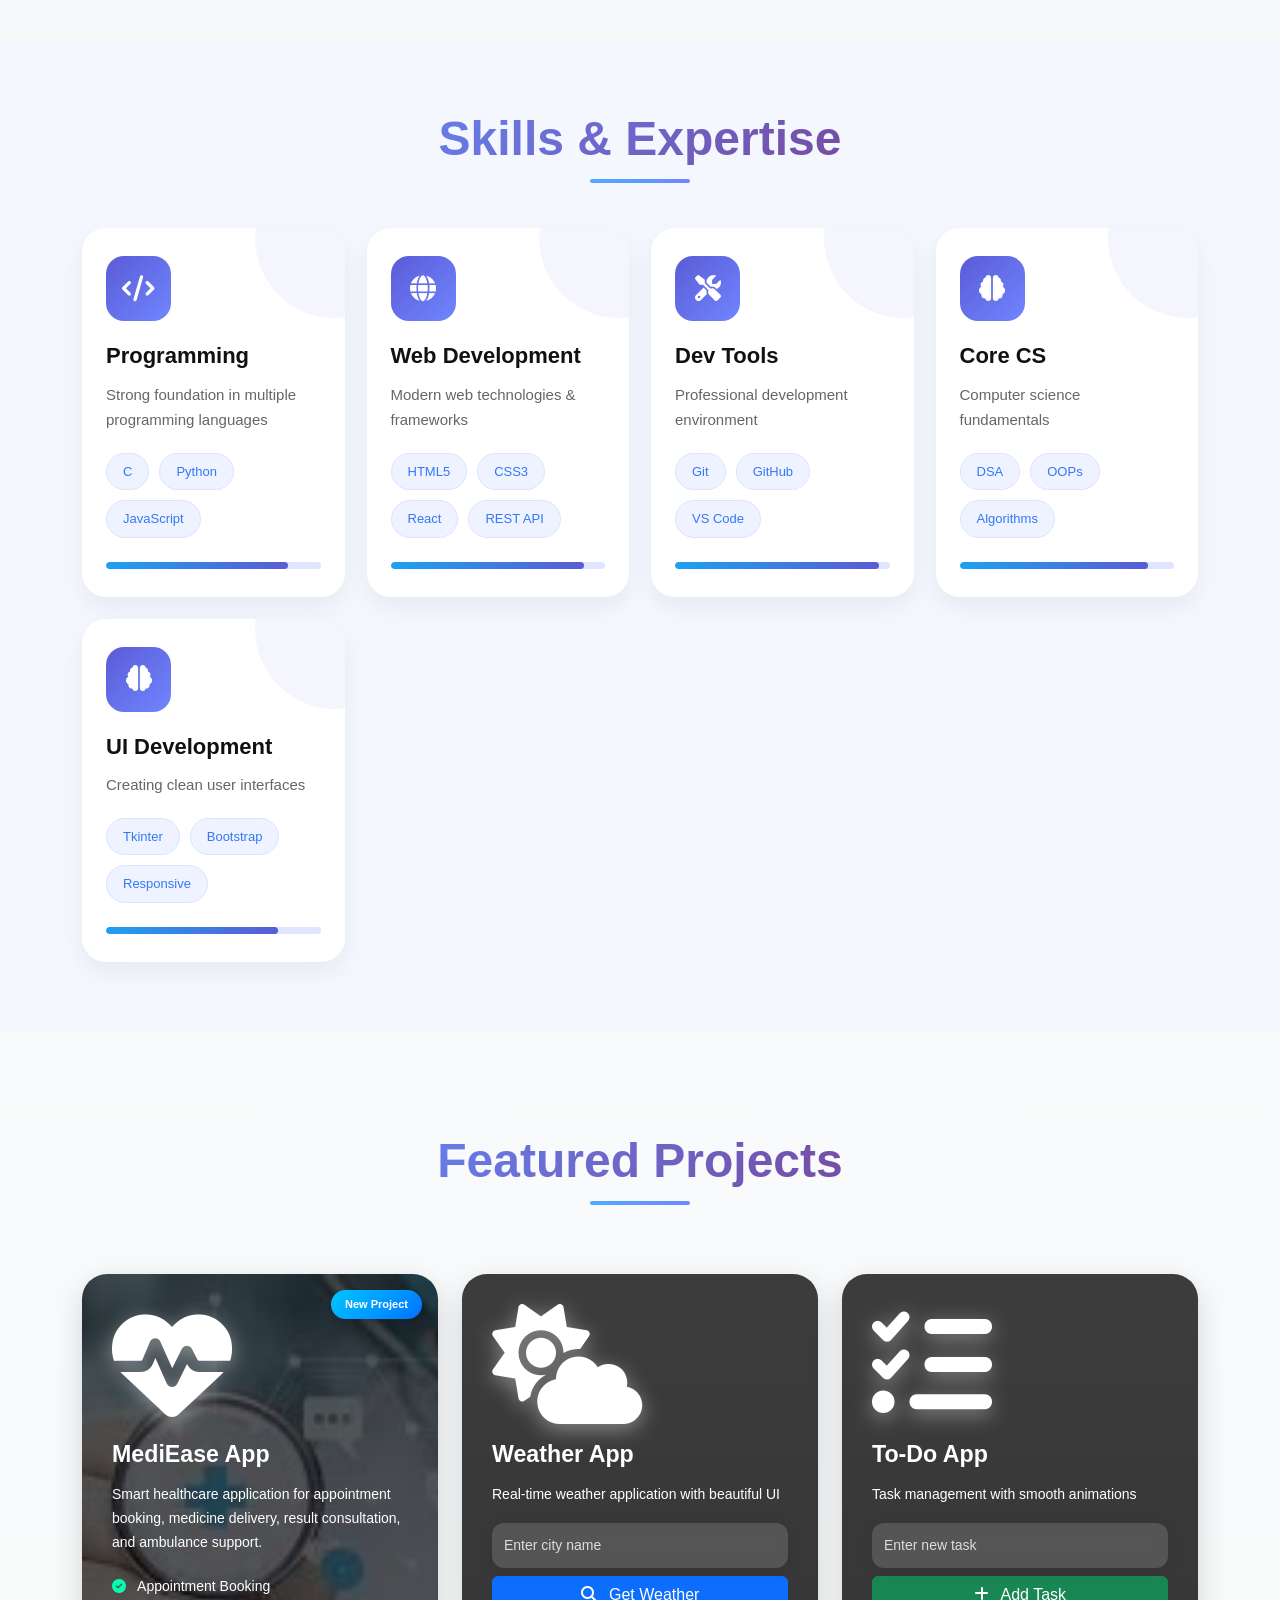
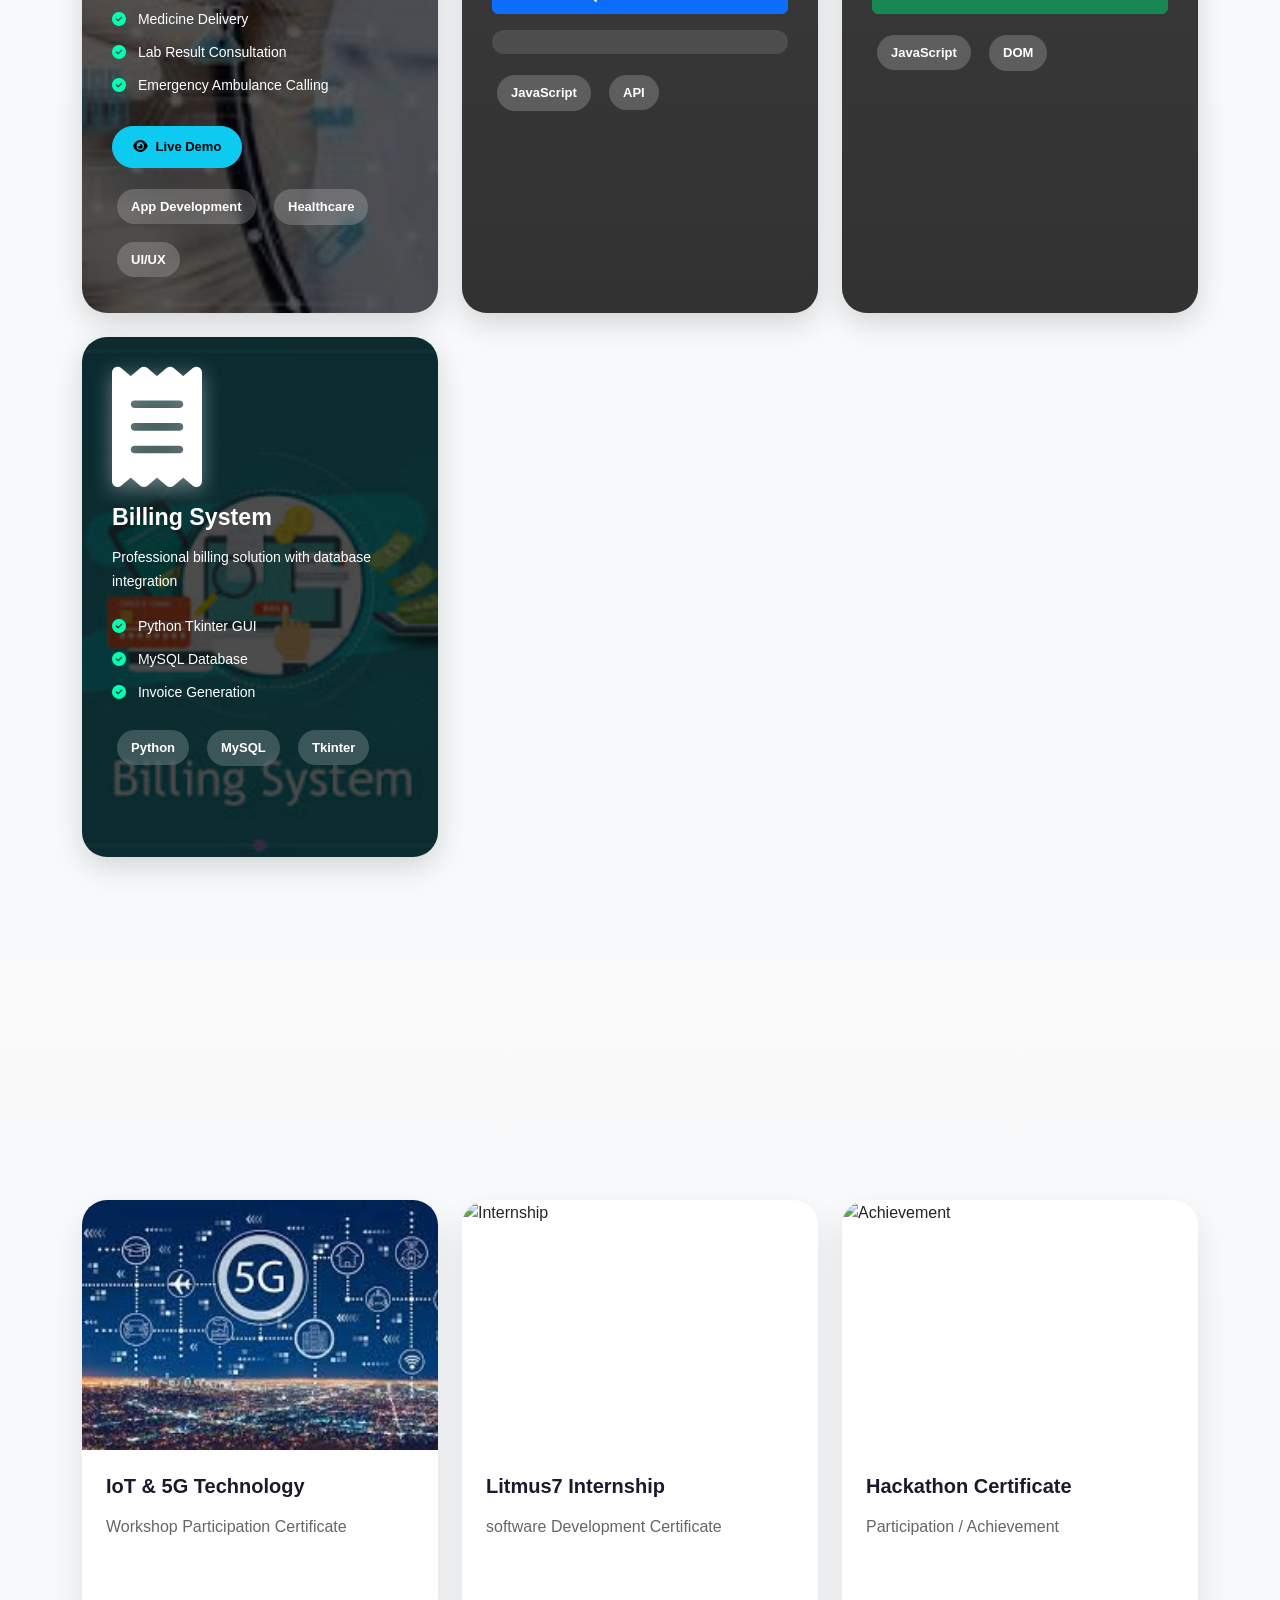
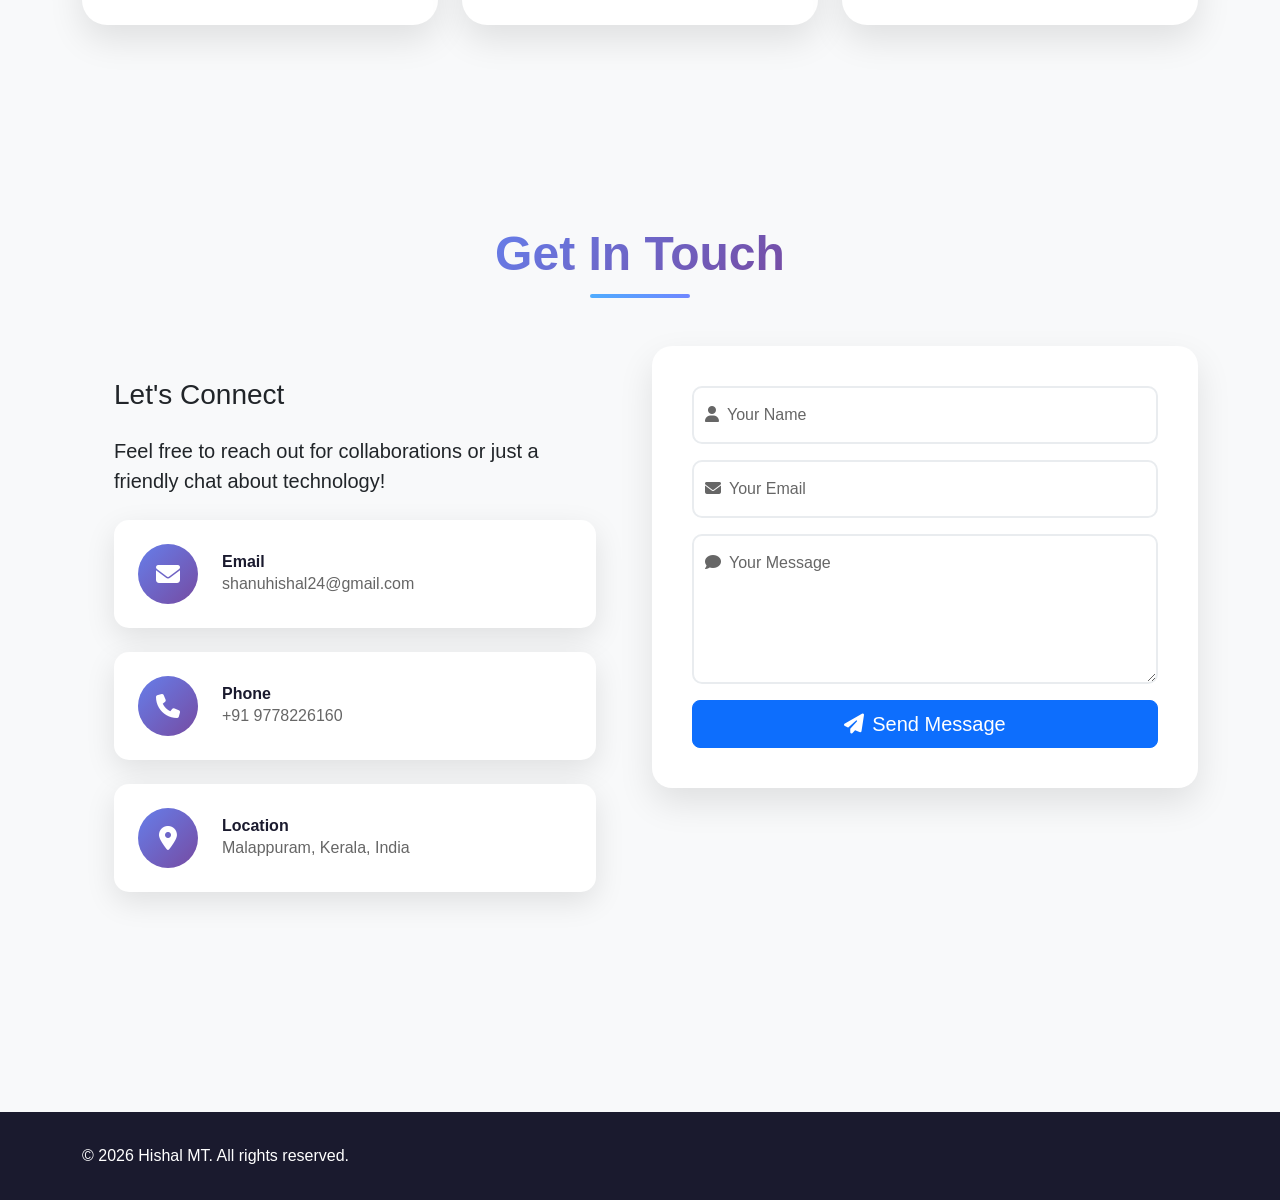
==== commit 00f988af: "Fixed portfolio homepage" ====
--- a/index.html
+++ b/index.html
@@ -17,8 +17,9 @@
 <!-- Navbar -->
 <nav class="navbar navbar-expand-lg navbar-dark fixed-top" id="mainNav">
 <div class="container">
+
 <a class="navbar-brand logo-text" href="#home">
-<span class="logo-bracket">&lt;</span>Hishal MT<span class="logo-bracket">/&gt;</span>
+<span></span> </span>Hishal MT<span></span>
 </a>
 <button class="navbar-toggler" type="button" data-bs-toggle="collapse" data-bs-target="#navMenu">
 <span class="navbar-toggler-icon"></span>
@@ -32,6 +33,14 @@
 <li class="nav-item"><a class="nav-link" href="#certificates">Certificates</a></li>
 <li class="nav-item"><a class="nav-link" href="#projects">Projects</a></li>
 <li class="nav-item"><a class="nav-link" href="#contact">Contact</a></li>
+<!-- DARK MODE TOGGLE -->
+
+<div class="theme-toggle" id="themeToggle">
+
+    <i class="fas fa-moon"></i>
+
+</div>
+
 </ul>
 </div>
 </div>
@@ -167,95 +176,164 @@
 </div>
 </section>
 
-<!-- Skills Section -->
-<section id="skills" class="section">
-<div class="container">
-<div class="section-title" data-aos="fade-up">
-<h2>Skills & Expertise</h2>
-<div class="title-underline"></div>
-</div>
-<div class="row g-4 mt-4">
-<div class="col-lg-3 col-md-6" data-aos="zoom-in" data-aos-delay="100">
-<div class="skill-card-3d">
-<div class="skill-icon"><i class="fab fa-cuttlefish"></i></div>
-<h5>C Programming</h5>
-<div class="skill-progress">
-<svg class="progress-ring" width="120" height="120">
-<circle class="progress-ring-circle" stroke="#6c757d" stroke-width="8" fill="transparent" r="52" cx="60" cy="60"/>
-<circle class="progress-ring-circle progress-ring-fill" stroke="url(#gradient1)" stroke-width="8" fill="transparent" r="52" cx="60" cy="60" style="--percent: 80"/>
-</svg>
-<div class="progress-text">80%</div>
-</div>
-<defs>
-<linearGradient id="gradient1" x1="0%" y1="0%" x2="100%" y2="100%">
-<stop offset="0%" style="stop-color:#667eea;stop-opacity:1" />
-<stop offset="100%" style="stop-color:#764ba2;stop-opacity:1" />
-</linearGradient>
-</defs>
-</div>
-</div>
-<div class="col-lg-3 col-md-6" data-aos="zoom-in" data-aos-delay="200">
-<div class="skill-card-3d">
-<div class="skill-icon"><i class="fab fa-python"></i></div>
-<h5>Python</h5>
-<div class="skill-progress">
-<svg class="progress-ring" width="120" height="120">
-<circle class="progress-ring-circle" stroke="#6c757d" stroke-width="8" fill="transparent" r="52" cx="60" cy="60"/>
-<circle class="progress-ring-circle progress-ring-fill" stroke="url(#gradient2)" stroke-width="8" fill="transparent" r="52" cx="60" cy="60" style="--percent: 85"/>
-</svg>
-<div class="progress-text">85%</div>
-</div>
-<defs>
-<linearGradient id="gradient2" x1="0%" y1="0%" x2="100%" y2="100%">
-<stop offset="0%" style="stop-color:#f093fb;stop-opacity:1" />
-<stop offset="100%" style="stop-color:#f5576c;stop-opacity:1" />
-</linearGradient>
-</defs>
-</div>
-</div>
-<div class="col-lg-3 col-md-6" data-aos="zoom-in" data-aos-delay="300">
-<div class="skill-card-3d">
-<div class="skill-icon"><i class="fab fa-html5"></i></div>
-<h5>HTML & CSS</h5>
-<div class="skill-progress">
-<svg class="progress-ring" width="120" height="120">
-<circle class="progress-ring-circle" stroke="#6c757d" stroke-width="8" fill="transparent" r="52" cx="60" cy="60"/>
-<circle class="progress-ring-circle progress-ring-fill" stroke="url(#gradient3)" stroke-width="8" fill="transparent" r="52" cx="60" cy="60" style="--percent: 90"/>
-</svg>
-<div class="progress-text">90%</div>
-</div>
-<defs>
-<linearGradient id="gradient3" x1="0%" y1="0%" x2="100%" y2="100%">
-<stop offset="0%" style="stop-color:#4facfe;stop-opacity:1" />
-<stop offset="100%" style="stop-color:#00f2fe;stop-opacity:1" />
-</linearGradient>
-</defs>
-</div>
-</div>
-<div class="col-lg-3 col-md-6" data-aos="zoom-in" data-aos-delay="400">
-<div class="skill-card-3d">
-<div class="skill-icon"><i class="fab fa-js"></i></div>
-<h5>JavaScript</h5>
-<div class="skill-progress">
-<svg class="progress-ring" width="120" height="120">
-<circle class="progress-ring-circle" stroke="#6c757d" stroke-width="8" fill="transparent" r="52" cx="60" cy="60"/>
-<circle class="progress-ring-circle progress-ring-fill" stroke="url(#gradient4)" stroke-width="8" fill="transparent" r="52" cx="60" cy="60" style="--percent: 75"/>
-</svg>
-<div class="progress-text">75%</div>
-</div>
-<defs>
-<linearGradient id="gradient4" x1="0%" y1="0%" x2="100%" y2="100%">
-<stop offset="0%" style="stop-color:#fa709a;stop-opacity:1" />
-<stop offset="100%" style="stop-color:#fee140;stop-opacity:1" />
-</linearGradient>
-</defs>
-</div>
-</div>
-</div>
-</div>
+
+<!-- ========================================= -->
+<!-- SKILLS SECTION START -->
+<!-- ========================================= -->
+
+<section id="skills">
+
+    <div class="container">
+
+        <!-- TITLE -->
+        <div class="section-title" data-aos="fade-up">
+
+            <h2>Skills & Expertise</h2>
+
+            <div class="title-underline"></div>
+
+        </div>
+
+        <!-- SKILLS GRID -->
+        <div class="skills-container">
+
+            <!-- CARD 1 -->
+            <div class="skill-card" data-aos="fade-up" data-aos-delay="100">
+
+                <div class="skill-icon">
+                    <i class="fas fa-code"></i>
+                </div>
+
+                <h3>Programming</h3>
+
+                <p>
+                    Strong foundation in multiple programming languages
+                </p>
+
+                <div class="skill-tags">
+                    <span>C</span>
+                    <span>Python</span>
+                    <span>JavaScript</span>
+                </div>
+
+                <div class="progress-bar">
+                    <div class="progress-fill" data-width="85%"></div>
+                </div>
+
+            </div>
+
+            <!-- CARD 2 -->
+            <div class="skill-card" data-aos="fade-up" data-aos-delay="200">
+
+                <div class="skill-icon">
+                    <i class="fas fa-globe"></i>
+                </div>
+
+                <h3>Web Development</h3>
+
+                <p>
+                    Modern web technologies & frameworks
+                </p>
+
+                <div class="skill-tags">
+                    <span>HTML5</span>
+                    <span>CSS3</span>
+                    <span>React</span>
+                    <span>REST API</span>
+                </div>
+
+                <div class="progress-bar">
+                    <div class="progress-fill" data-width="90%"></div>
+                </div>
+
+            </div>
+
+            <!-- CARD 3 -->
+            <div class="skill-card" data-aos="fade-up" data-aos-delay="300">
+
+                <div class="skill-icon">
+                    <i class="fas fa-tools"></i>
+                </div>
+
+                <h3>Dev Tools</h3>
+
+                <p>
+                    Professional development environment
+                </p>
+
+                <div class="skill-tags">
+                    <span>Git</span>
+                    <span>GitHub</span>
+                    <span>VS Code</span>
+                </div>
+
+                <div class="progress-bar">
+                    <div class="progress-fill" data-width="95%"></div>
+                </div>
+
+            </div>
+
+            <!-- CARD 4 -->
+            <div class="skill-card" data-aos="fade-up" data-aos-delay="400">
+
+                <div class="skill-icon">
+                    <i class="fas fa-brain"></i>
+                </div>
+
+                <h3>Core CS</h3>
+
+                <p>
+                    Computer science fundamentals
+                </p>
+
+                <div class="skill-tags">
+                    <span>DSA</span>
+                    <span>OOPs</span>
+                    <span>Algorithms</span>
+                </div>
+
+                <div class="progress-bar">
+                    <div class="progress-fill" data-width="88%"></div>
+                </div>
+
+            </div>
+
+            <!-- CARD 5 -->
+            <div class="skill-card" data-aos="fade-up" data-aos-delay="400">
+
+                <div class="skill-icon">
+                    <i class="fas fa-brain"></i>
+                </div>
+
+                <h3>UI Development</h3>
+
+                <p>
+                    Creating clean user interfaces
+                </p>
+
+                <div class="skill-tags">
+                    <span>Tkinter</span>
+                    <span>Bootstrap</span>
+                    <span>Responsive</span>
+                </div>
+
+                <div class="progress-bar">
+                    <div class="progress-fill" data-width="80%"></div>
+                </div>
+
+            </div>
+
+        </div>
+
+    </div>
+
 </section>
 
-<!-- Projects Section -->
+<!-- ========================================= -->
+<!-- SKILLS SECTION END -->
+<!-- ========================================= -->
+
+
 
 <!-- Projects Section -->
 <section id="projects" class="section bg-gradient">
--- a/style.css
+++ b/style.css
@@ -521,106 +521,213 @@
   margin-bottom: 1rem;
 }
 
-/* Skills Section */
-.skill-card-3d {
-  background: white;
-  padding: 2.5rem;
-  border-radius: 20px;
-  text-align: center;
-  box-shadow: 0 15px 35px rgba(0, 0, 0, 0.1);
-  transition: all 0.4s cubic-bezier(0.175, 0.885, 0.32, 1.275);
-  transform-style: preserve-3d;
-  position: relative;
-}
-
-.skill-card-3d::before {
-  content: '';
-  position: absolute;
-  top: 0;
-  left: 0;
-  width: 100%;
-  height: 100%;
-  border-radius: 20px;
-  background: var(--gradient-1);
-  opacity: 0;
-  transition: all 0.4s ease;
-  z-index: -1;
-}
-
-.skill-card-3d:hover::before {
-  opacity: 0.1;
-}
-
-.skill-card-3d:hover {
-  transform: translateY(-20px) rotateY(5deg) rotateX(5deg);
-  box-shadow: 0 25px 50px rgba(102, 126, 234, 0.4);
-}
-
-.skill-icon {
-  font-size: 3rem;
-  background: var(--gradient-1);
-  -webkit-background-clip: text;
-  -webkit-text-fill-color: transparent;
-  background-clip: text;
-  margin-bottom: 1rem;
-}
-
-.skill-progress {
-  position: relative;
-  margin: 1.5rem auto;
-  width: 120px;
-  height: 120px;
-}
-
-.progress-ring {
-  transform: rotate(-90deg);
-}
-
-.progress-ring-circle {
-  transition: stroke-dashoffset 2s ease;
-  transform-origin: 50% 50%;
-}
-
-.progress-ring-fill {
-  stroke-dasharray: 326.56;
-  stroke-dashoffset: calc(326.56 - (326.56 * var(--percent)) / 100);
-  stroke-linecap: round;
-  animation: fillProgress 2s ease forwards;
-}
-
-@keyframes fillProgress {
-  from {
-    stroke-dashoffset: 326.56;
-  }
-}
-
-.progress-text {
-  position: absolute;
-  top: 50%;
-  left: 50%;
-  transform: translate(-50%, -50%);
-  font-size: 1.5rem;
-  font-weight: 700;
-  color: var(--dark);
-}
-
+/* ========================= */
+/* ========================================= */
+/* PROFESSIONAL COMPACT SKILLS SECTION */
+/* ========================================= */
+
+#skills{
+    padding:70px 0;
+    background:#f5f7ff;
+    overflow:hidden;
+}
+
+/* SECTION TITLE */
+
+.section-title{
+    text-align:center;
+    margin-bottom:45px;
+}
+
+.section-title h2{
+    font-size:48px;
+    font-weight:700;
+    color:#5b5bd6;
+    margin-bottom:12px;
+}
+
+.title-underline{
+    width:100px;
+    height:4px;
+    margin:auto;
+    border-radius:20px;
+    background:linear-gradient(to right,#4facfe,#6f86ff);
+}
+
+/* GRID LAYOUT */
+
+.skills-container{
+    display:grid;
+    grid-template-columns:repeat(4,1fr);
+    gap:22px;
+}
+
+/* CARD */
+
+.skill-card{
+    position:relative;
+    background:#ffffff;
+    border-radius:24px;
+    padding:28px 24px;
+    overflow:hidden;
+    transition:0.4s ease;
+    box-shadow:
+    0 10px 25px rgba(0,0,0,0.06);
+    min-height:270px;
+}
+
+/* MODERN BACKGROUND SHAPE */
+
+.skill-card::before{
+    content:'';
+    position:absolute;
+    width:160px;
+    height:160px;
+    background:rgba(91,91,214,0.06);
+    border-radius:50%;
+    top:-70px;
+    right:-70px;
+    transition:0.5s;
+}
+
+.skill-card:hover::before{
+    transform:scale(1.2);
+}
+
+.skill-card:hover{
+    transform:translateY(-10px);
+    box-shadow:
+    0 18px 45px rgba(91,91,214,0.18);
+}
+
+/* ICON */
+
+.skill-icon{
+    width:65px;
+    height:65px;
+    border-radius:18px;
+    background:linear-gradient(135deg,#5b5bd6,#6f86ff);
+    display:flex;
+    align-items:center;
+    justify-content:center;
+    color:#fff;
+    font-size:26px;
+    margin-bottom:22px;
+    transition:0.4s;
+}
+
+.skill-card:hover .skill-icon{
+    transform:rotate(8deg) scale(1.08);
+}
+
+/* TITLE */
+
+.skill-card h3{
+    font-size:22px;
+    font-weight:700;
+    color:#111;
+    margin-bottom:12px;
+}
+
+/* TEXT */
+
+.skill-card p{
+    color:#666;
+    font-size:15px;
+    line-height:1.7;
+    margin-bottom:20px;
+}
+
+/* TAGS */
+
+.skill-tags{
+    display:flex;
+    flex-wrap:wrap;
+    gap:10px;
+    margin-bottom:24px;
+}
+
+.skill-tags span{
+    padding:8px 16px;
+    border-radius:30px;
+    font-size:13px;
+    background:#eef3ff;
+    color:#3478f6;
+    border:1px solid #dbe4ff;
+    transition:0.3s;
+}
+
+.skill-tags span:hover{
+    background:#5b5bd6;
+    color:#fff;
+    transform:scale(1.05);
+}
+
+/* PROGRESS BAR */
+
+.progress-bar{
+    width:100%;
+    height:7px;
+    background:#dfe5ff;
+    border-radius:20px;
+    overflow:hidden;
+}
+
+.progress-fill{
+    width:0;
+    height:100%;
+    border-radius:20px;
+    background:linear-gradient(to right,#1da1f2,#5b5bd6);
+    transition:2s ease;
+}
+
+/* RESPONSIVE */
+
+@media(max-width:1200px){
+
+    .skills-container{
+        grid-template-columns:repeat(2,1fr);
+    }
+
+}
+
+@media(max-width:768px){
+
+    .skills-container{
+        grid-template-columns:1fr;
+    }
+
+    .section-title h2{
+        font-size:38px;
+    }
+
+    .skill-card{
+        min-height:auto;
+    }
+
+}
+
+/* ================= PROJECT CARDS ================= */
 /* ================= PROJECT CARDS ================= */
 
 .project-card{
 position:relative;
 overflow:hidden;
-border-radius:25px;
+border-radius:22px;
 background:white;
-padding:2rem;
-box-shadow:0 15px 35px rgba(0,0,0,0.1);
+padding:1.5rem;
+box-shadow:0 10px 25px rgba(0,0,0,0.08);
 transition:0.4s ease;
 height:100%;
 z-index:1;
-}
+min-height:320px;
+}
+
+/* HOVER */
 
 .project-card:hover{
-transform:translateY(-15px) scale(1.02);
-box-shadow:0 25px 50px rgba(102,126,234,0.3);
+transform:translateY(-10px);
+box-shadow:0 18px 40px rgba(102,126,234,0.22);
 }
 
 /* ================= BACKGROUND IMAGES ================= */
@@ -654,71 +761,82 @@
 z-index:2;
 }
 
+/* TITLE */
+
 .project-card h5{
-font-size:2rem;
+font-size:1.45rem;
 font-weight:700;
-margin-top:1rem;
+margin-top:0.8rem;
+margin-bottom:0.8rem;
+line-height:1.4;
+}
+
+/* DESCRIPTION */
+
+.project-card p{
+line-height:1.7;
+font-size:14px;
 margin-bottom:1rem;
 }
 
-.project-card p{
-line-height:1.8;
-}
-
 /* ================= ICON ================= */
 
 .project-icon{
-margin-bottom:1rem;
+margin-bottom:0.8rem;
 color:#ffffff;
 text-shadow:0 5px 20px rgba(255,255,255,0.4);
+font-size:2.5rem;
 }
 
 /* ================= FEATURE ITEMS ================= */
 
 .feature-item{
-padding:10px 0;
+padding:6px 0;
 font-weight:500;
+font-size:14px;
 }
 
 .feature-item i{
 color:#00ffb3;
-margin-right:10px;
+margin-right:8px;
 }
 
 /* ================= BUTTONS ================= */
 
 .project-buttons{
 display:flex;
-gap:10px;
+gap:8px;
 flex-wrap:wrap;
+margin-top:1rem;
 }
 
 .project-buttons .btn{
-padding:10px 20px;
+padding:8px 18px;
 border-radius:30px;
 font-weight:600;
+font-size:13px;
 transition:0.3s ease;
 }
 
 .project-buttons .btn:hover{
-transform:translateY(-3px) scale(1.05);
+transform:translateY(-3px) scale(1.04);
 }
 
 /* ================= TAGS ================= */
 
 .project-tags{
 display:flex;
-gap:10px;
+gap:8px;
 flex-wrap:wrap;
-margin-top:1rem;
+margin-top:0.8rem;
 }
 
 .tag{
-padding:8px 18px;
+padding:6px 14px;
 border-radius:30px;
 background:linear-gradient(135deg,#667eea,#764ba2);
 color:white;
-font-size:14px;
+font-size:12px;
 font-weight:600;
 }
 
@@ -726,24 +844,25 @@
 
 .project-badge{
 position:absolute;
-top:20px;
-right:20px;
+top:16px;
+right:16px;
 background:linear-gradient(135deg,#00c6ff,#0072ff);
 color:white;
-padding:8px 18px;
+padding:6px 14px;
 border-radius:30px;
-font-size:13px;
+font-size:11px;
 font-weight:700;
 z-index:5;
-box-shadow:0 10px 20px rgba(0,0,0,0.2);
+box-shadow:0 8px 18px rgba(0,0,0,0.18);
 }
 
 /* ================= INPUT BOXES ================= */
 
 .project-demo .form-control{
-border-radius:15px;
-padding:14px;
+border-radius:12px;
+padding:12px;
 border:none;
+font-size:14px;
 box-shadow:0 5px 15px rgba(0,0,0,0.08);
 }
 
@@ -751,116 +870,117 @@
 
 .result-text{
 background:#f8f9fa;
-padding:15px;
-border-radius:15px;
-margin-top:15px;
-}
-
-/* ================= MOBILE ================= */
+padding:12px;
+border-radius:12px;
+margin-top:12px;
+font-size:14px;
+}
+
+/* ================= AOS ANIMATION STYLES ================= */
+
+[data-aos]{
+opacity:0;
+transition:all 0.8s ease;
+}
+
+[data-aos].aos-animate{
+opacity:1;
+}
+
+[data-aos="fade-up"]{
+transform:translateY(50px);
+}
+
+[data-aos="fade-up"].aos-animate{
+transform:translateY(0);
+}
+
+[data-aos="fade-right"]{
+transform:translateX(-50px);
+}
+
+[data-aos="fade-right"].aos-animate{
+transform:translateX(0);
+}
+
+[data-aos="fade-left"]{
+transform:translateX(50px);
+}
+
+[data-aos="fade-left"].aos-animate{
+transform:translateX(0);
+}
+
+[data-aos="zoom-in"]{
+transform:scale(0.85);
+}
+
+[data-aos="zoom-in"].aos-animate{
+transform:scale(1);
+}
+
+[data-aos="flip-left"]{
+transform:perspective(2500px) rotateY(-100deg);
+}
+
+[data-aos="flip-left"].aos-animate{
+transform:perspective(2500px) rotateY(0);
+}
+
+/* ================= RESPONSIVE ================= */
+
+@media(max-width:1200px){
+
+.project-card{
+min-height:300px;
+}
+
+}
 
 @media(max-width:768px){
 
 .project-card{
-padding:1.5rem;
+padding:1.3rem;
+min-height:auto;
 }
 
 .project-card h5{
-font-size:1.5rem;
-}
-
-}
-
-/* AOS Animation Styles */
-[data-aos] {
-  opacity: 0;
-  transition: all 0.8s ease;
-}
-
-[data-aos].aos-animate {
-  opacity: 1;
-}
-
-[data-aos="fade-up"] {
-  transform: translateY(50px);
-}
-
-[data-aos="fade-up"].aos-animate {
-  transform: translateY(0);
-}
-
-[data-aos="fade-right"] {
-  transform: translateX(-50px);
-}
-
-[data-aos="fade-right"].aos-animate {
-  transform: translateX(0);
-}
-
-[data-aos="fade-left"] {
-  transform: translateX(50px);
-}
-
-[data-aos="fade-left"].aos-animate {
-  transform: translateX(0);
-}
-
-[data-aos="zoom-in"] {
-  transform: scale(0.8);
-}
-
-[data-aos="zoom-in"].aos-animate {
-  transform: scale(1);
-}
-
-[data-aos="flip-left"] {
-  transform: perspective(2500px) rotateY(-100deg);
-}
-
-[data-aos="flip-left"].aos-animate {
-  transform: perspective(2500px) rotateY(0);
-}
-
-/* Responsive */
-@media (max-width: 768px) {
-  .section-title h2 {
-    font-size: 2rem;
-  }
-  
-  .hero h1 {
-    font-size: 2.5rem !important;
-  }
-  
-  .typed-container {
-    font-size: 1.5rem;
-  }
-  
-  .about-stats {
-    grid-template-columns: 1fr;
-  }
-  
-  .timeline::before {
-    left: 20px;
-  }
-  
-  .timeline-content {
-    width: calc(100% - 60px);
-    margin-left: 60px !important;
-  }
-  
-  .timeline-dot {
-    left: 20px;
-  }
-  
-  body {
-    cursor: auto;
-  }
-  
-  .cursor-dot,
-  .cursor-outline {
-    display: none;
-  }
-}
-
+font-size:1.3rem;
+}
+
+.project-icon{
+font-size:2rem;
+}
+
+.project-buttons .btn{
+width:auto;
+}
+
+}
+
+/* EXTRA SMALL DEVICES */
+
+@media(max-width:480px){
+
+.project-card{
+padding:1.2rem;
+border-radius:18px;
+}
+
+.project-card h5{
+font-size:1.2rem;
+}
+
+.project-card p{
+font-size:13px;
+}
+
+.tag{
+font-size:11px;
+padding:5px 12px;
+}
+
+}
 /* CERTIFICATES SECTION */
 
 .certificate-card{
@@ -1316,4 +1436,157 @@
     opacity: 1;
     transform: translateY(0);
   }
+}
+
+
+
+/* ========================================= */
+/* DARK MODE TOGGLE BUTTON */
+/* ========================================= */
+
+.theme-toggle{
+width:48px;
+height:48px;
+border-radius:50%;
+background:linear-gradient(135deg,#667eea,#764ba2);
+display:flex;
+align-items:center;
+justify-content:center;
+cursor:pointer;
+color:white;
+font-size:18px;
+transition:0.4s ease;
+box-shadow:0 8px 20px rgba(102,126,234,0.35);
+margin-left:20px;
+}
+
+.theme-toggle:hover{
+transform:rotate(180deg) scale(1.08);
+}
+
+/* ========================================= */
+/* DARK MODE STYLES */
+/* ========================================= */
+
+body.dark-mode{
+background:#0f172a;
+color:#f1f5f9;
+transition:0.4s ease;
+}
+
+/* NAVBAR */
+
+body.dark-mode .navbar{
+background:#111827 !important;
+box-shadow:0 5px 20px rgba(0,0,0,0.3);
+}
+
+/* SECTION BACKGROUND */
+
+body.dark-mode #skills,
+body.dark-mode #projects,
+body.dark-mode #about,
+body.dark-mode #education,
+body.dark-mode #contact{
+background:#0f172a;
+}
+
+/* TITLES */
+
+body.dark-mode .section-title h2,
+body.dark-mode h1,
+body.dark-mode h2,
+body.dark-mode h3,
+body.dark-mode h4,
+body.dark-mode h5{
+color:#ffffff;
+}
+
+/* PARAGRAPH */
+
+body.dark-mode p{
+color:#cbd5e1;
+}
+
+/* SKILL CARDS */
+
+body.dark-mode .skill-card{
+background:#1e293b;
+box-shadow:0 10px 25px rgba(0,0,0,0.25);
+}
+
+body.dark-mode .skill-card::before{
+background:rgba(255,255,255,0.03);
+}
+
+/* PROJECT CARDS */
+
+body.dark-mode .project-card{
+background:#1e293b;
+box-shadow:0 10px 25px rgba(0,0,0,0.25);
+}
+
+/* TAGS */
+
+body.dark-mode .skill-tags span{
+background:#273449;
+border-color:#334155;
+color:#93c5fd;
+}
+
+/* INPUTS */
+
+body.dark-mode input,
+body.dark-mode textarea,
+body.dark-mode .form-control{
+background:#273449;
+border:none;
+color:white;
+}
+
+body.dark-mode input::placeholder,
+body.dark-mode textarea::placeholder{
+color:#94a3b8;
+}
+
+/* RESULT BOX */
+
+body.dark-mode .result-text{
+background:#273449;
+color:#e2e8f0;
+}
+
+/* PROGRESS BAR */
+
+body.dark-mode .progress-bar{
+background:#334155;
+}
+
+/* BUTTONS */
+
+body.dark-mode .btn-outline-light{
+border-color:#ffffff;
+color:#ffffff;
+}
+
+/* FOOTER */
+
+body.dark-mode footer{
+background:#111827;
+color:#cbd5e1;
+}
+
+/* SMOOTH TRANSITION */
+
+body,
+.skill-card,
+.project-card,
+.navbar,
+input,
+textarea,
+.section-title h2,
+p,
+.tag,
+.skill-tags span{
+transition:0.4s ease;
 }
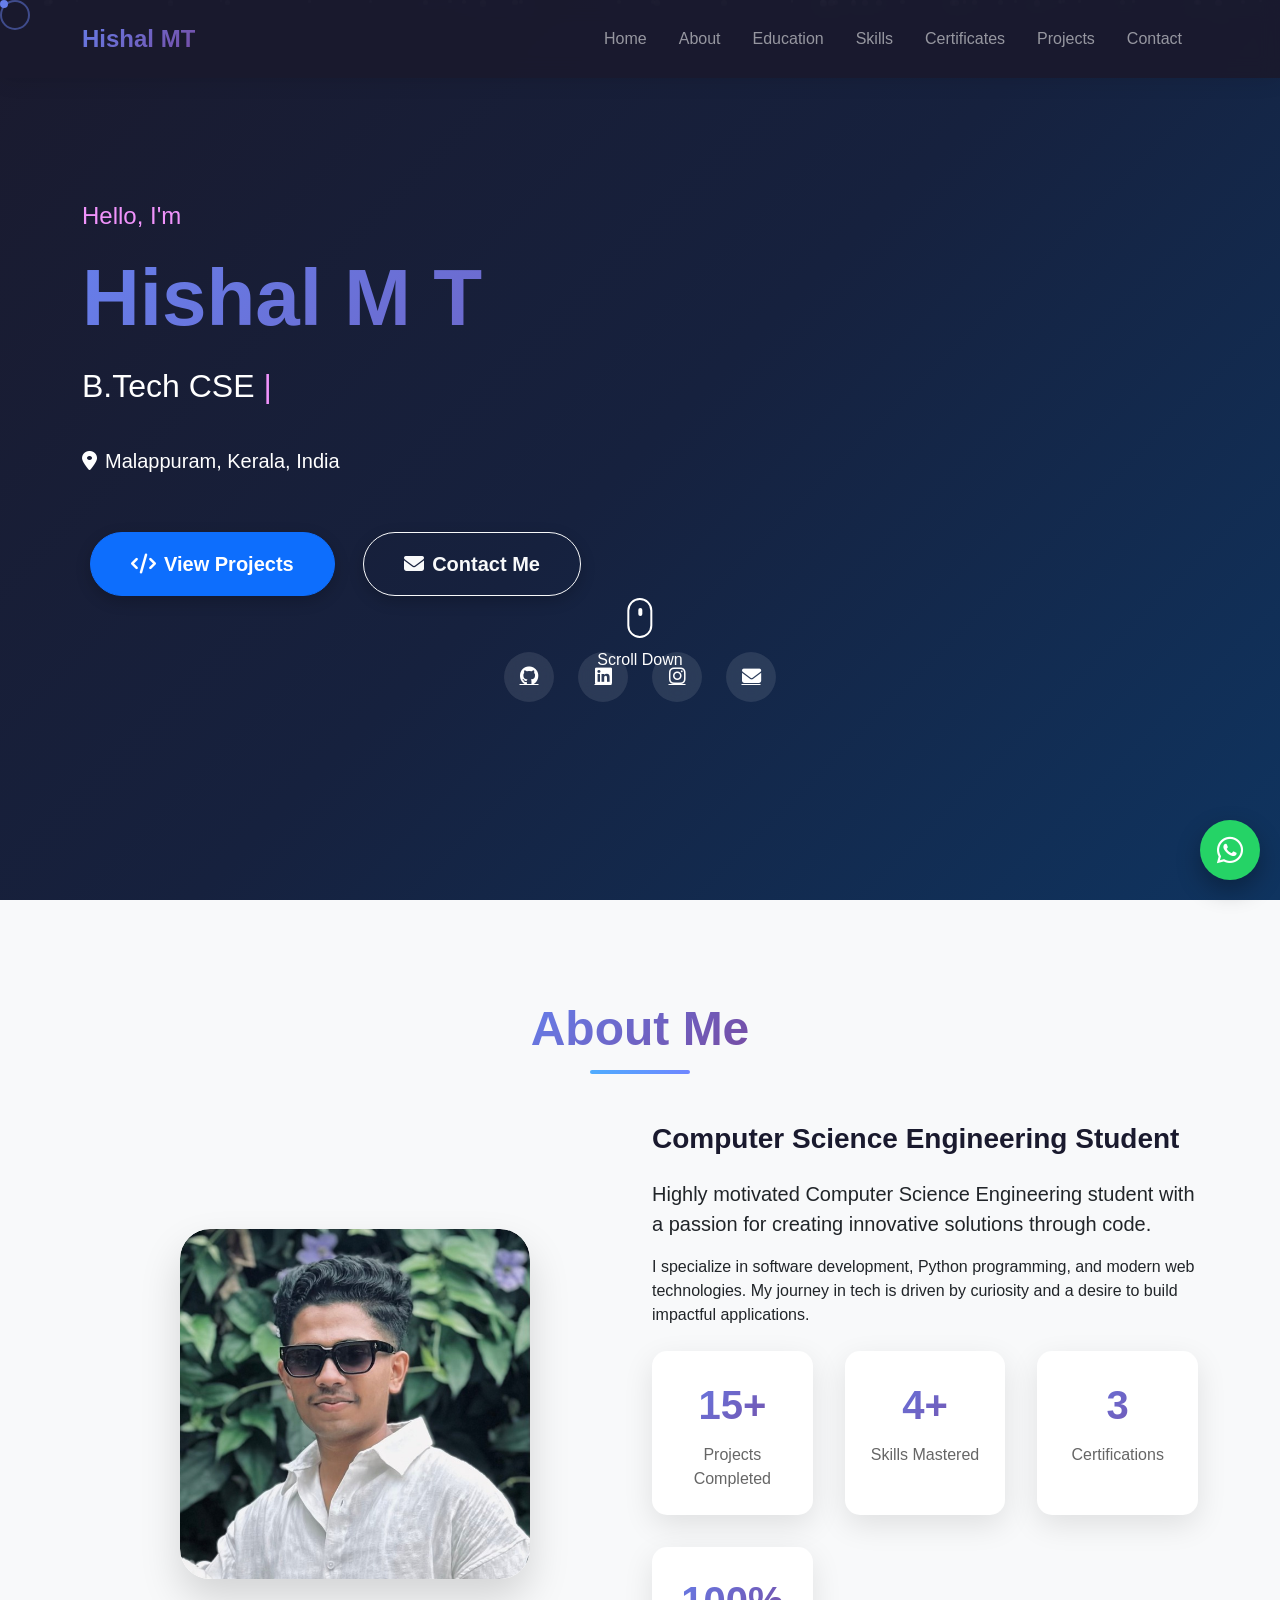
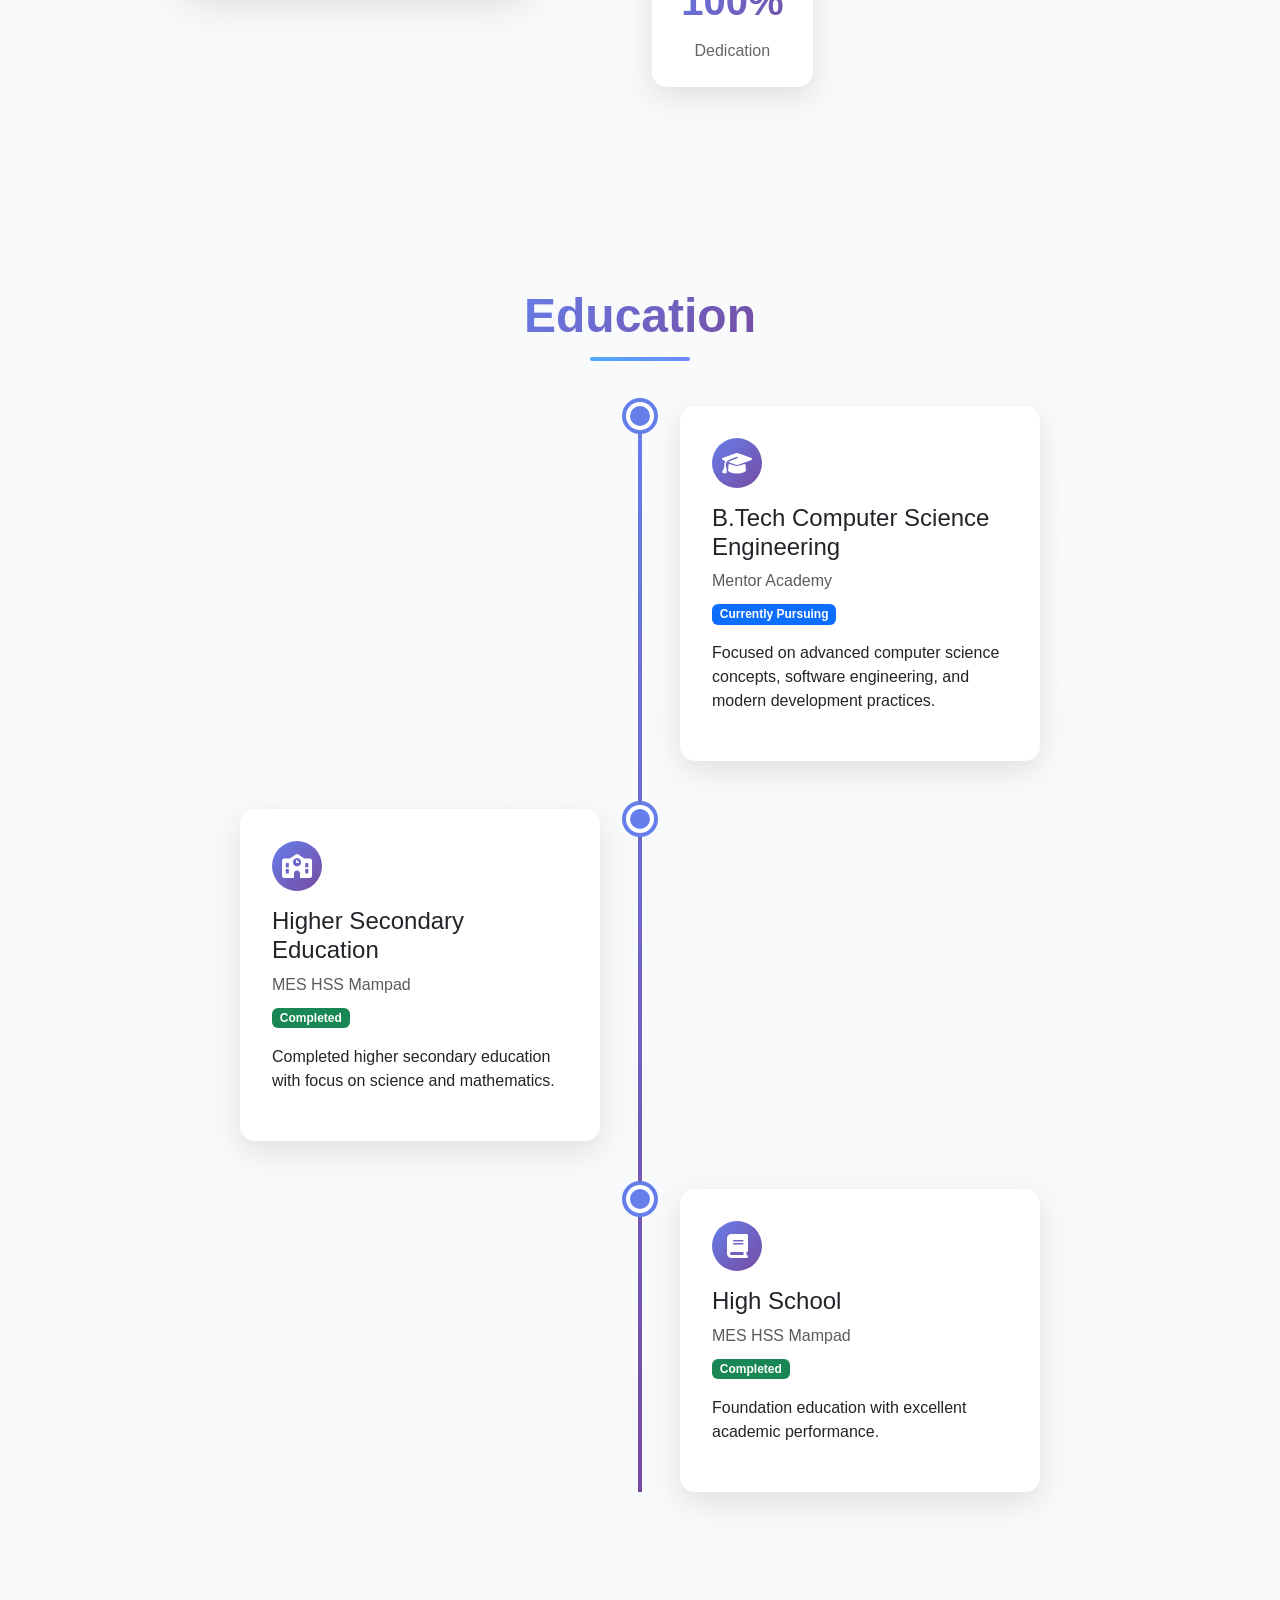
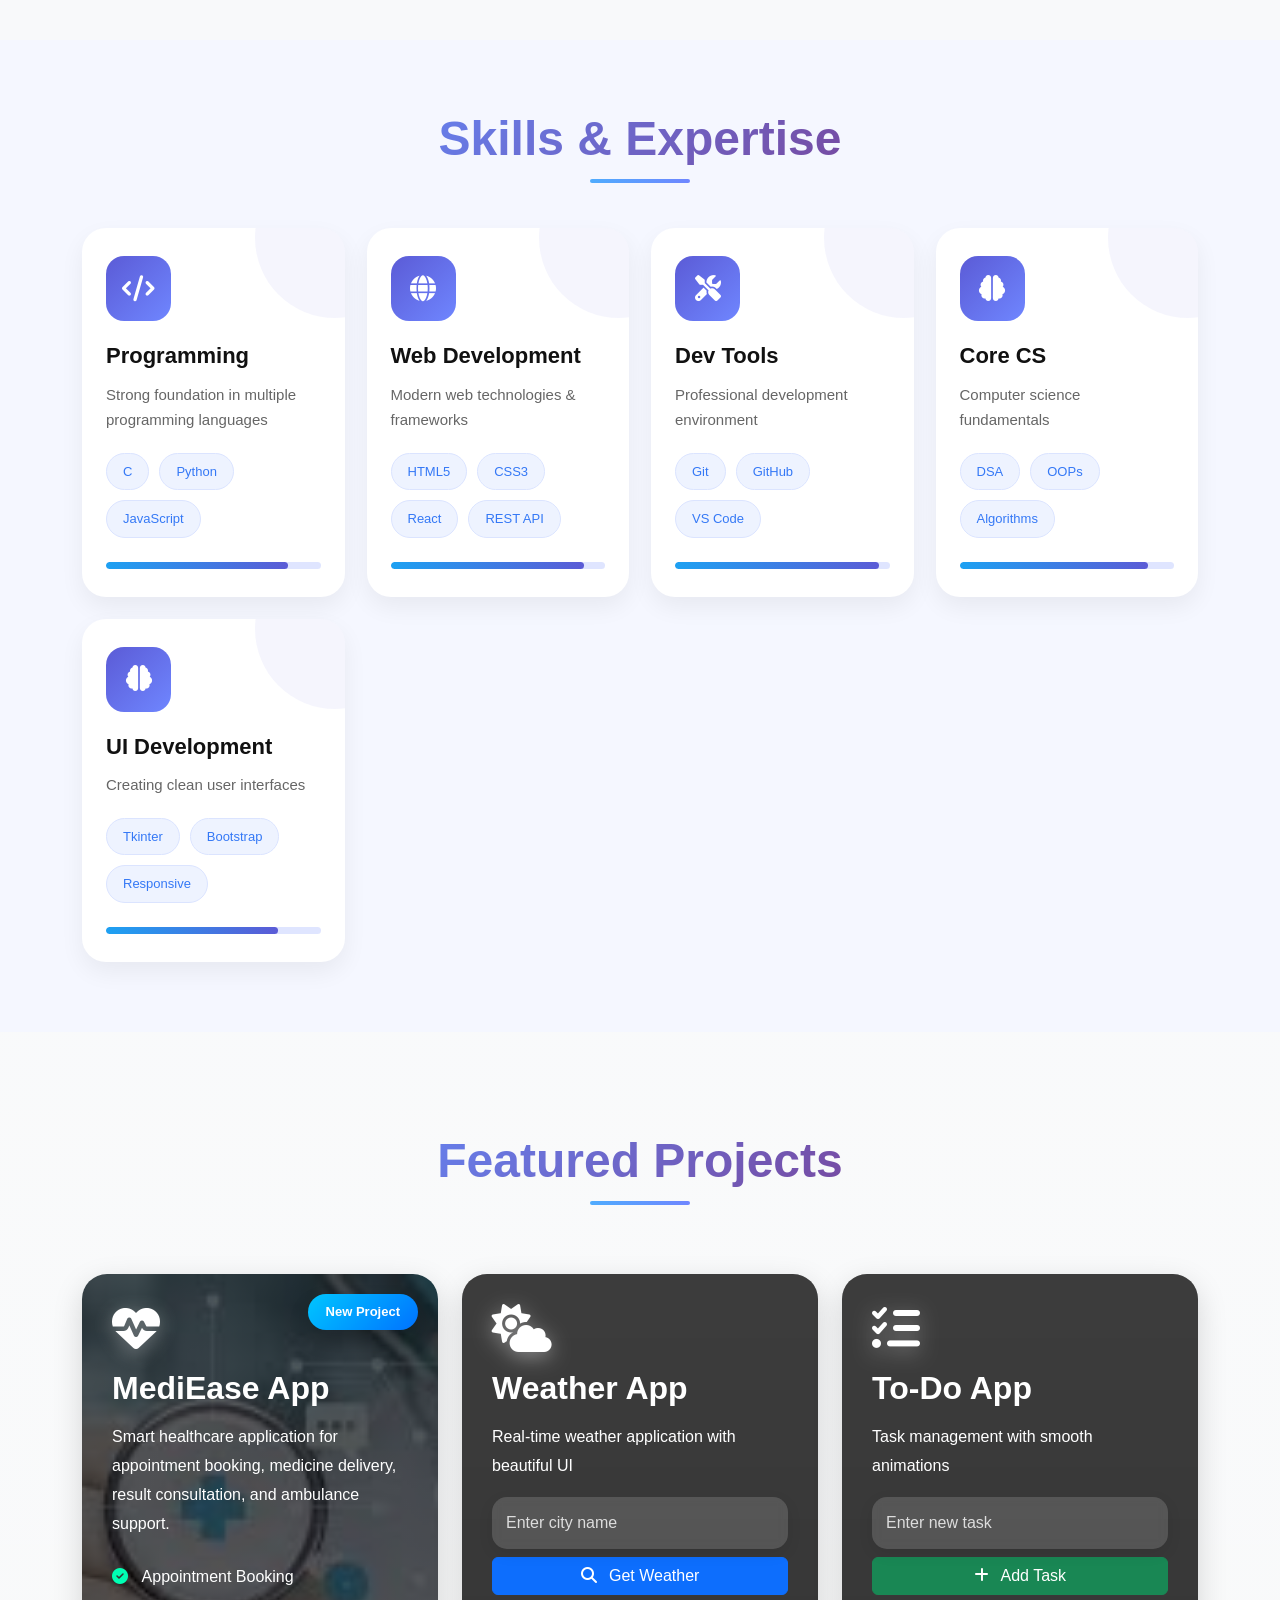
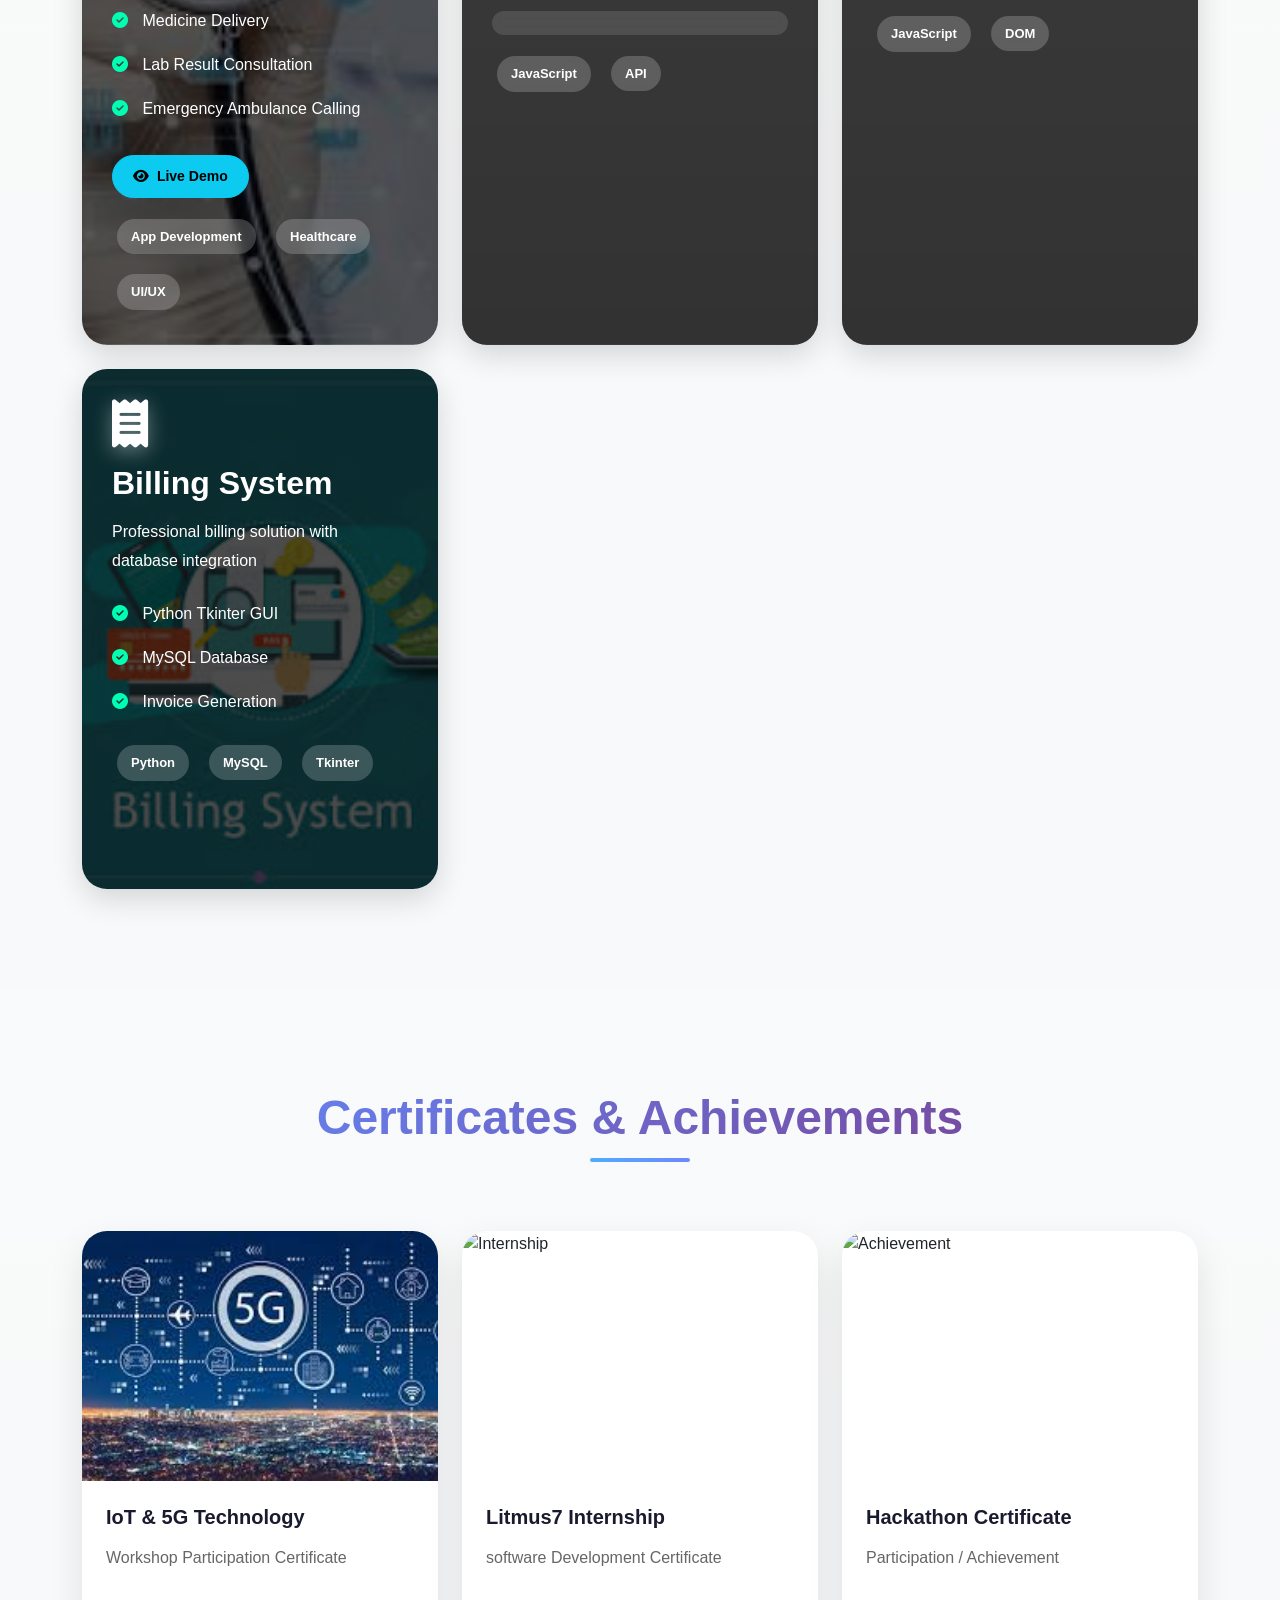
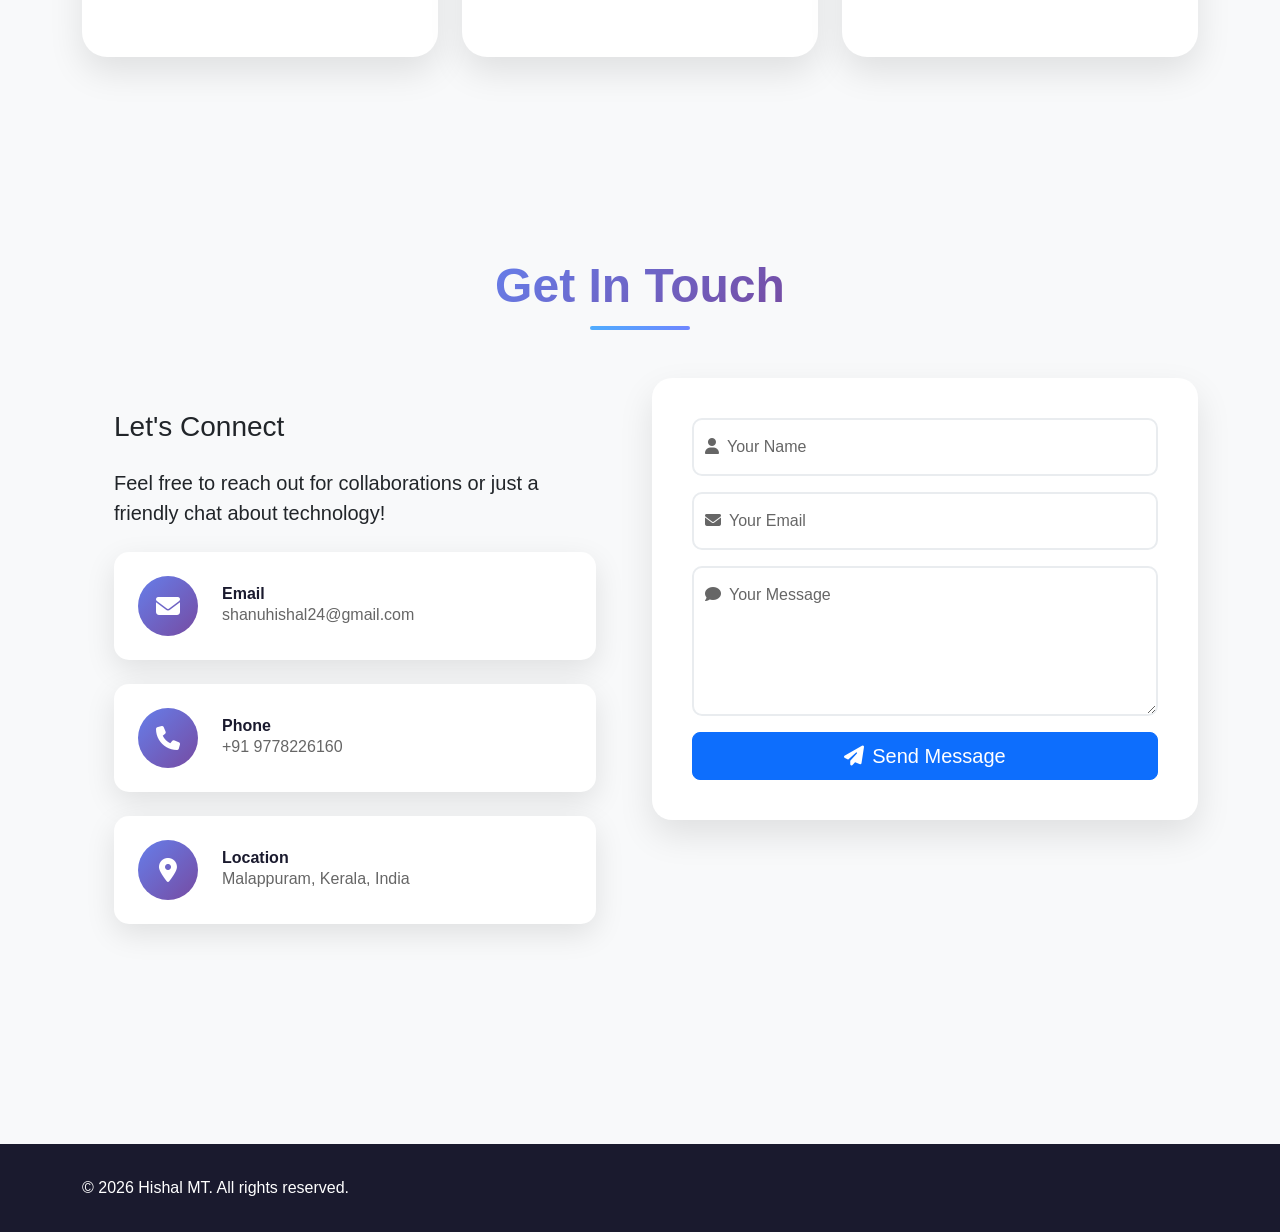
==== commit 1188a002: "Fixed portfolio homepage" ====
--- a/index.html
+++ b/index.html
@@ -17,7 +17,6 @@
 <!-- Navbar -->
 <nav class="navbar navbar-expand-lg navbar-dark fixed-top" id="mainNav">
 <div class="container">
-
 <a class="navbar-brand logo-text" href="#home">
 <span></span> </span>Hishal MT<span></span>
 </a>
@@ -33,14 +32,6 @@
 <li class="nav-item"><a class="nav-link" href="#certificates">Certificates</a></li>
 <li class="nav-item"><a class="nav-link" href="#projects">Projects</a></li>
 <li class="nav-item"><a class="nav-link" href="#contact">Contact</a></li>
-<!-- DARK MODE TOGGLE -->
-
-<div class="theme-toggle" id="themeToggle">
-
-    <i class="fas fa-moon"></i>
-
-</div>
-
 </ul>
 </div>
 </div>
--- a/style.css
+++ b/style.css
@@ -521,7 +521,7 @@
   margin-bottom: 1rem;
 }
 
-/* ========================= */
+
 /* ========================================= */
 /* PROFESSIONAL COMPACT SKILLS SECTION */
 /* ========================================= */
@@ -708,26 +708,22 @@
 }
 
 /* ================= PROJECT CARDS ================= */
-/* ================= PROJECT CARDS ================= */
 
 .project-card{
 position:relative;
 overflow:hidden;
-border-radius:22px;
+border-radius:25px;
 background:white;
-padding:1.5rem;
-box-shadow:0 10px 25px rgba(0,0,0,0.08);
+padding:2rem;
+box-shadow:0 15px 35px rgba(0,0,0,0.1);
 transition:0.4s ease;
 height:100%;
 z-index:1;
-min-height:320px;
-}
-
-/* HOVER */
+}
 
 .project-card:hover{
-transform:translateY(-10px);
-box-shadow:0 18px 40px rgba(102,126,234,0.22);
+transform:translateY(-15px) scale(1.02);
+box-shadow:0 25px 50px rgba(102,126,234,0.3);
 }
 
 /* ================= BACKGROUND IMAGES ================= */
@@ -761,82 +757,71 @@
 z-index:2;
 }
 
-/* TITLE */
-
 .project-card h5{
-font-size:1.45rem;
+font-size:2rem;
 font-weight:700;
-margin-top:0.8rem;
-margin-bottom:0.8rem;
-line-height:1.4;
-}
-
-/* DESCRIPTION */
+margin-top:1rem;
+margin-bottom:1rem;
+}
 
 .project-card p{
-line-height:1.7;
-font-size:14px;
+line-height:1.8;
+}
+
+/* ================= ICON ================= */
+
+.project-icon{
 margin-bottom:1rem;
-}
-
-/* ================= ICON ================= */
-
-.project-icon{
-margin-bottom:0.8rem;
 color:#ffffff;
 text-shadow:0 5px 20px rgba(255,255,255,0.4);
-font-size:2.5rem;
 }
 
 /* ================= FEATURE ITEMS ================= */
 
 .feature-item{
-padding:6px 0;
+padding:10px 0;
 font-weight:500;
-font-size:14px;
 }
 
 .feature-item i{
 color:#00ffb3;
-margin-right:8px;
+margin-right:10px;
 }
 
 /* ================= BUTTONS ================= */
 
 .project-buttons{
 display:flex;
-gap:8px;
+gap:10px;
+flex-wrap:wrap;
+}
+
+.project-buttons .btn{
+padding:10px 20px;
+border-radius:30px;
+font-weight:600;
+transition:0.3s ease;
+}
+
+.project-buttons .btn:hover{
+transform:translateY(-3px) scale(1.05);
+}
+
+/* ================= TAGS ================= */
+
+.project-tags{
+display:flex;
+gap:10px;
 flex-wrap:wrap;
 margin-top:1rem;
 }
 
-.project-buttons .btn{
+.tag{
 padding:8px 18px;
-border-radius:30px;
-font-weight:600;
-font-size:13px;
-transition:0.3s ease;
-}
-
-.project-buttons .btn:hover{
-transform:translateY(-3px) scale(1.04);
-}
-
-/* ================= TAGS ================= */
-
-.project-tags{
-display:flex;
-gap:8px;
-flex-wrap:wrap;
-margin-top:0.8rem;
-}
-
-.tag{
-padding:6px 14px;
 border-radius:30px;
 background:linear-gradient(135deg,#667eea,#764ba2);
 color:white;
-font-size:12px;
+font-size:14px;
 font-weight:600;
 }
 
@@ -844,25 +829,24 @@
 
 .project-badge{
 position:absolute;
-top:16px;
-right:16px;
+top:20px;
+right:20px;
 background:linear-gradient(135deg,#00c6ff,#0072ff);
 color:white;
-padding:6px 14px;
+padding:8px 18px;
 border-radius:30px;
-font-size:11px;
+font-size:13px;
 font-weight:700;
 z-index:5;
-box-shadow:0 8px 18px rgba(0,0,0,0.18);
+box-shadow:0 10px 20px rgba(0,0,0,0.2);
 }
 
 /* ================= INPUT BOXES ================= */
 
 .project-demo .form-control{
-border-radius:12px;
-padding:12px;
+border-radius:15px;
+padding:14px;
 border:none;
-font-size:14px;
 box-shadow:0 5px 15px rgba(0,0,0,0.08);
 }
 
@@ -870,117 +854,116 @@
 
 .result-text{
 background:#f8f9fa;
-padding:12px;
-border-radius:12px;
-margin-top:12px;
-font-size:14px;
-}
-
-/* ================= AOS ANIMATION STYLES ================= */
-
-[data-aos]{
-opacity:0;
-transition:all 0.8s ease;
-}
-
-[data-aos].aos-animate{
-opacity:1;
-}
-
-[data-aos="fade-up"]{
-transform:translateY(50px);
-}
-
-[data-aos="fade-up"].aos-animate{
-transform:translateY(0);
-}
-
-[data-aos="fade-right"]{
-transform:translateX(-50px);
-}
-
-[data-aos="fade-right"].aos-animate{
-transform:translateX(0);
-}
-
-[data-aos="fade-left"]{
-transform:translateX(50px);
-}
-
-[data-aos="fade-left"].aos-animate{
-transform:translateX(0);
-}
-
-[data-aos="zoom-in"]{
-transform:scale(0.85);
-}
-
-[data-aos="zoom-in"].aos-animate{
-transform:scale(1);
-}
-
-[data-aos="flip-left"]{
-transform:perspective(2500px) rotateY(-100deg);
-}
-
-[data-aos="flip-left"].aos-animate{
-transform:perspective(2500px) rotateY(0);
-}
-
-/* ================= RESPONSIVE ================= */
-
-@media(max-width:1200px){
+padding:15px;
+border-radius:15px;
+margin-top:15px;
+}
+
+/* ================= MOBILE ================= */
+
+@media(max-width:768px){
 
 .project-card{
-min-height:300px;
-}
-
-}
-
-@media(max-width:768px){
-
-.project-card{
-padding:1.3rem;
-min-height:auto;
+padding:1.5rem;
 }
 
 .project-card h5{
-font-size:1.3rem;
-}
-
-.project-icon{
-font-size:2rem;
-}
-
-.project-buttons .btn{
-width:auto;
-}
-
-}
-
-/* EXTRA SMALL DEVICES */
-
-@media(max-width:480px){
-
-.project-card{
-padding:1.2rem;
-border-radius:18px;
-}
-
-.project-card h5{
-font-size:1.2rem;
-}
-
-.project-card p{
-font-size:13px;
-}
-
-.tag{
-font-size:11px;
-padding:5px 12px;
-}
-
-}
+font-size:1.5rem;
+}
+
+}
+
+/* AOS Animation Styles */
+[data-aos] {
+  opacity: 0;
+  transition: all 0.8s ease;
+}
+
+[data-aos].aos-animate {
+  opacity: 1;
+}
+
+[data-aos="fade-up"] {
+  transform: translateY(50px);
+}
+
+[data-aos="fade-up"].aos-animate {
+  transform: translateY(0);
+}
+
+[data-aos="fade-right"] {
+  transform: translateX(-50px);
+}
+
+[data-aos="fade-right"].aos-animate {
+  transform: translateX(0);
+}
+
+[data-aos="fade-left"] {
+  transform: translateX(50px);
+}
+
+[data-aos="fade-left"].aos-animate {
+  transform: translateX(0);
+}
+
+[data-aos="zoom-in"] {
+  transform: scale(0.8);
+}
+
+[data-aos="zoom-in"].aos-animate {
+  transform: scale(1);
+}
+
+[data-aos="flip-left"] {
+  transform: perspective(2500px) rotateY(-100deg);
+}
+
+[data-aos="flip-left"].aos-animate {
+  transform: perspective(2500px) rotateY(0);
+}
+
+/* Responsive */
+@media (max-width: 768px) {
+  .section-title h2 {
+    font-size: 2rem;
+  }
+  
+  .hero h1 {
+    font-size: 2.5rem !important;
+  }
+  
+  .typed-container {
+    font-size: 1.5rem;
+  }
+  
+  .about-stats {
+    grid-template-columns: 1fr;
+  }
+  
+  .timeline::before {
+    left: 20px;
+  }
+  
+  .timeline-content {
+    width: calc(100% - 60px);
+    margin-left: 60px !important;
+  }
+  
+  .timeline-dot {
+    left: 20px;
+  }
+  
+  body {
+    cursor: auto;
+  }
+  
+  .cursor-dot,
+  .cursor-outline {
+    display: none;
+  }
+}
+
 /* CERTIFICATES SECTION */
 
 .certificate-card{
@@ -1436,157 +1419,4 @@
     opacity: 1;
     transform: translateY(0);
   }
-}
-
-
-
-/* ========================================= */
-/* DARK MODE TOGGLE BUTTON */
-/* ========================================= */
-
-.theme-toggle{
-width:48px;
-height:48px;
-border-radius:50%;
-background:linear-gradient(135deg,#667eea,#764ba2);
-display:flex;
-align-items:center;
-justify-content:center;
-cursor:pointer;
-color:white;
-font-size:18px;
-transition:0.4s ease;
-box-shadow:0 8px 20px rgba(102,126,234,0.35);
-margin-left:20px;
-}
-
-.theme-toggle:hover{
-transform:rotate(180deg) scale(1.08);
-}
-
-/* ========================================= */
-/* DARK MODE STYLES */
-/* ========================================= */
-
-body.dark-mode{
-background:#0f172a;
-color:#f1f5f9;
-transition:0.4s ease;
-}
-
-/* NAVBAR */
-
-body.dark-mode .navbar{
-background:#111827 !important;
-box-shadow:0 5px 20px rgba(0,0,0,0.3);
-}
-
-/* SECTION BACKGROUND */
-
-body.dark-mode #skills,
-body.dark-mode #projects,
-body.dark-mode #about,
-body.dark-mode #education,
-body.dark-mode #contact{
-background:#0f172a;
-}
-
-/* TITLES */
-
-body.dark-mode .section-title h2,
-body.dark-mode h1,
-body.dark-mode h2,
-body.dark-mode h3,
-body.dark-mode h4,
-body.dark-mode h5{
-color:#ffffff;
-}
-
-/* PARAGRAPH */
-
-body.dark-mode p{
-color:#cbd5e1;
-}
-
-/* SKILL CARDS */
-
-body.dark-mode .skill-card{
-background:#1e293b;
-box-shadow:0 10px 25px rgba(0,0,0,0.25);
-}
-
-body.dark-mode .skill-card::before{
-background:rgba(255,255,255,0.03);
-}
-
-/* PROJECT CARDS */
-
-body.dark-mode .project-card{
-background:#1e293b;
-box-shadow:0 10px 25px rgba(0,0,0,0.25);
-}
-
-/* TAGS */
-
-body.dark-mode .skill-tags span{
-background:#273449;
-border-color:#334155;
-color:#93c5fd;
-}
-
-/* INPUTS */
-
-body.dark-mode input,
-body.dark-mode textarea,
-body.dark-mode .form-control{
-background:#273449;
-border:none;
-color:white;
-}
-
-body.dark-mode input::placeholder,
-body.dark-mode textarea::placeholder{
-color:#94a3b8;
-}
-
-/* RESULT BOX */
-
-body.dark-mode .result-text{
-background:#273449;
-color:#e2e8f0;
-}
-
-/* PROGRESS BAR */
-
-body.dark-mode .progress-bar{
-background:#334155;
-}
-
-/* BUTTONS */
-
-body.dark-mode .btn-outline-light{
-border-color:#ffffff;
-color:#ffffff;
-}
-
-/* FOOTER */
-
-body.dark-mode footer{
-background:#111827;
-color:#cbd5e1;
-}
-
-/* SMOOTH TRANSITION */
-
-body,
-.skill-card,
-.project-card,
-.navbar,
-input,
-textarea,
-.section-title h2,
-p,
-.tag,
-.skill-tags span{
-transition:0.4s ease;
 }
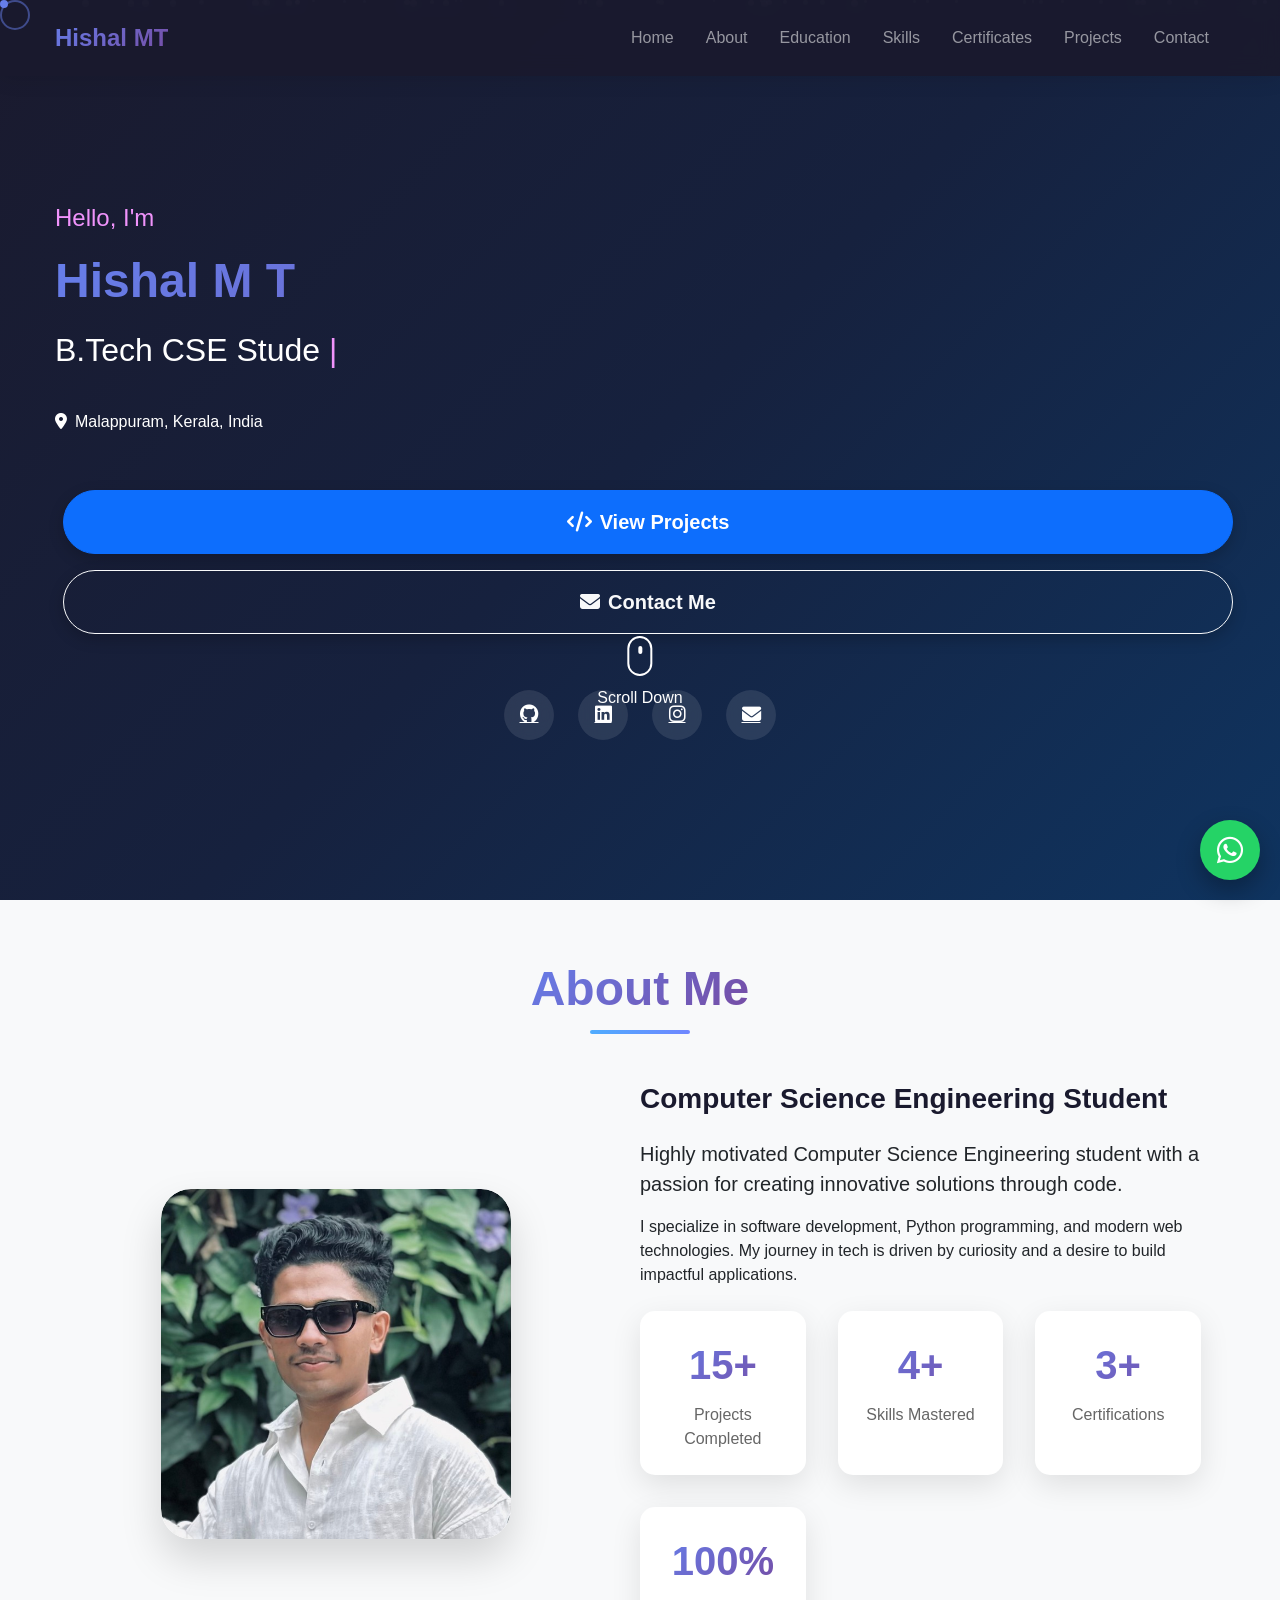
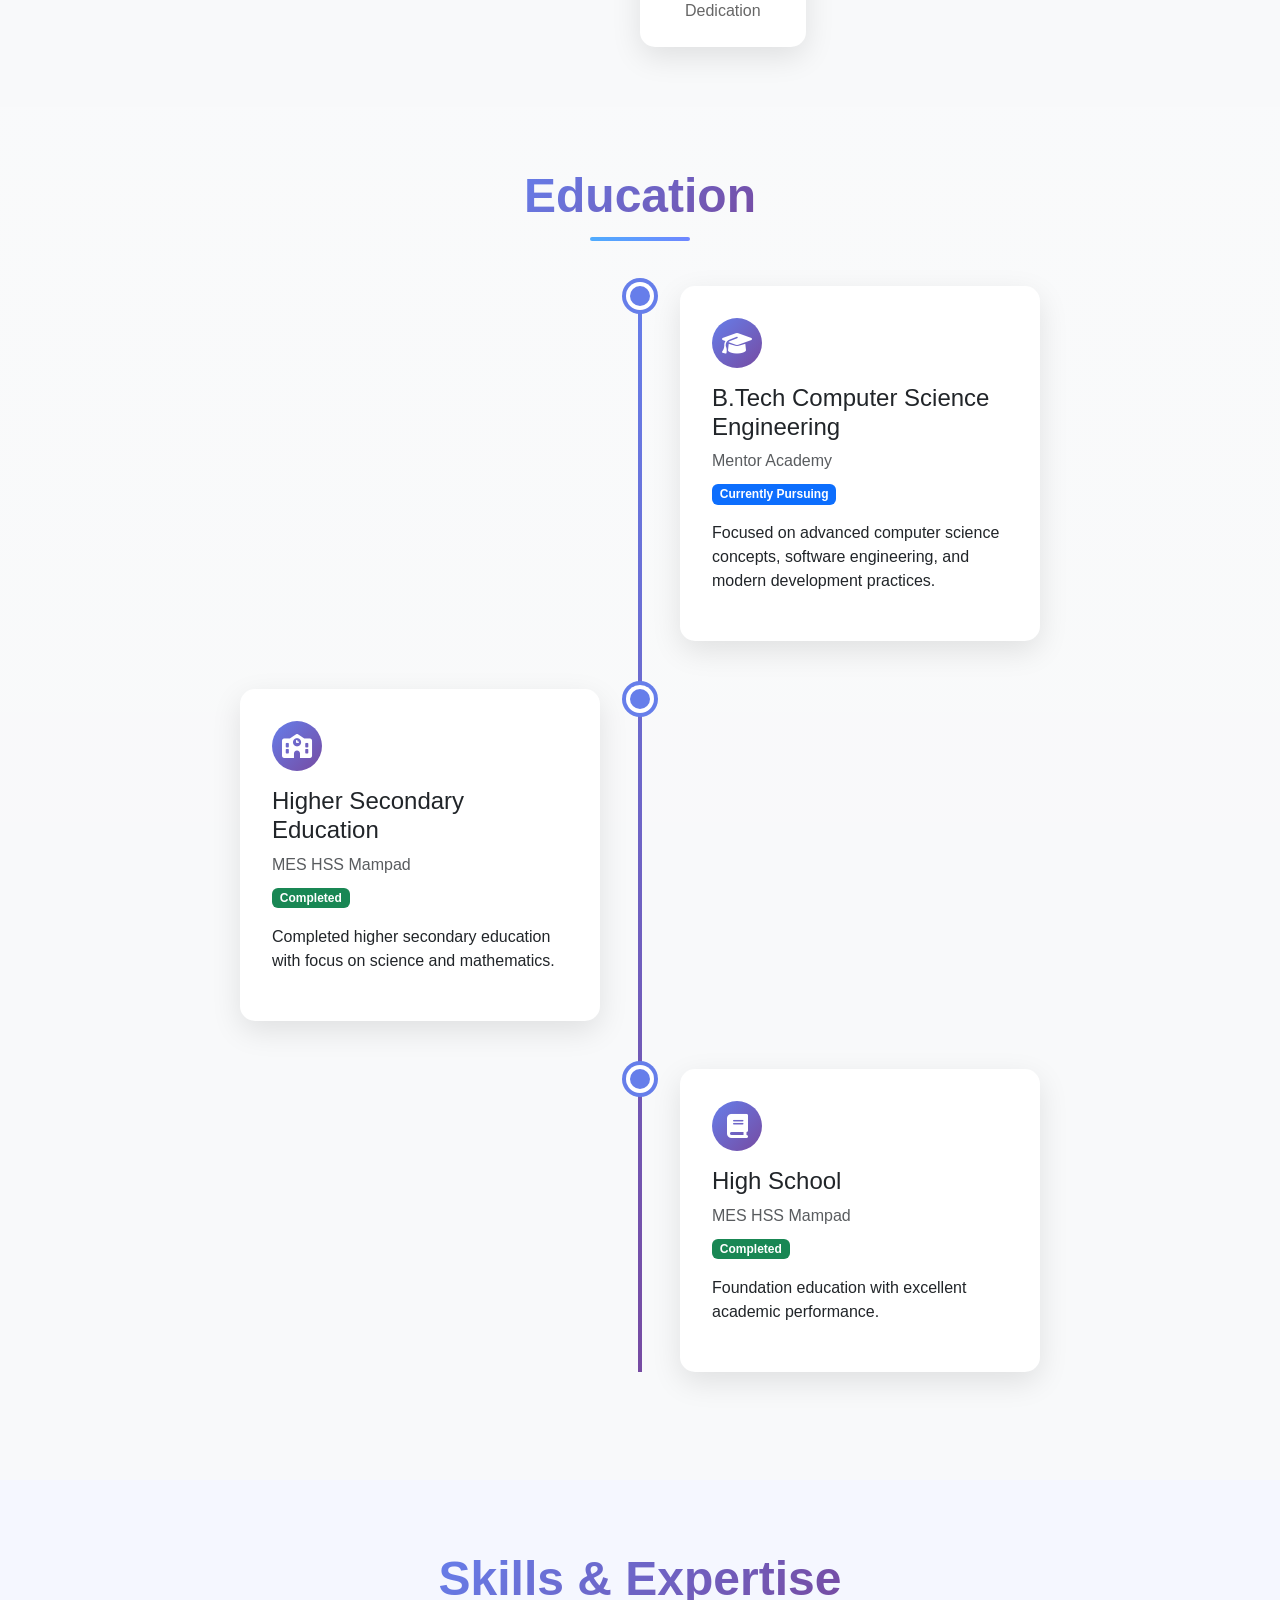
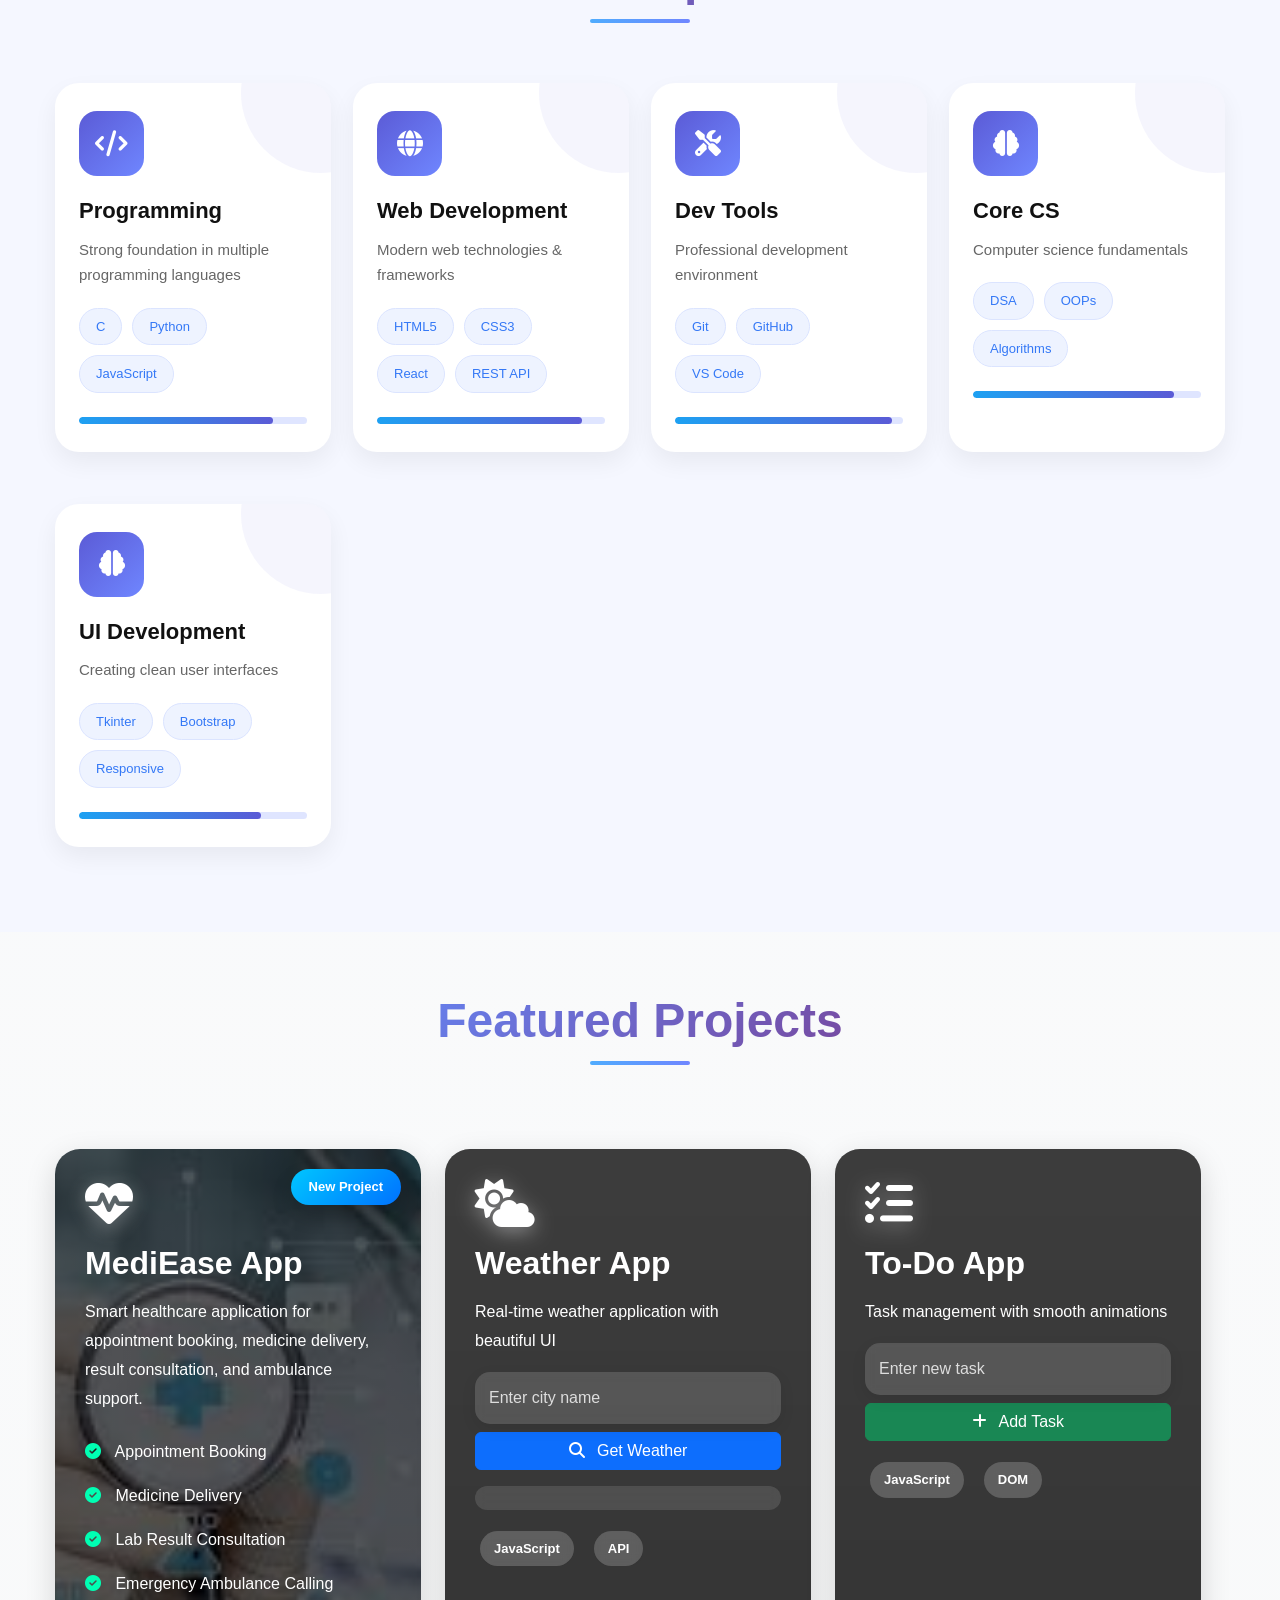
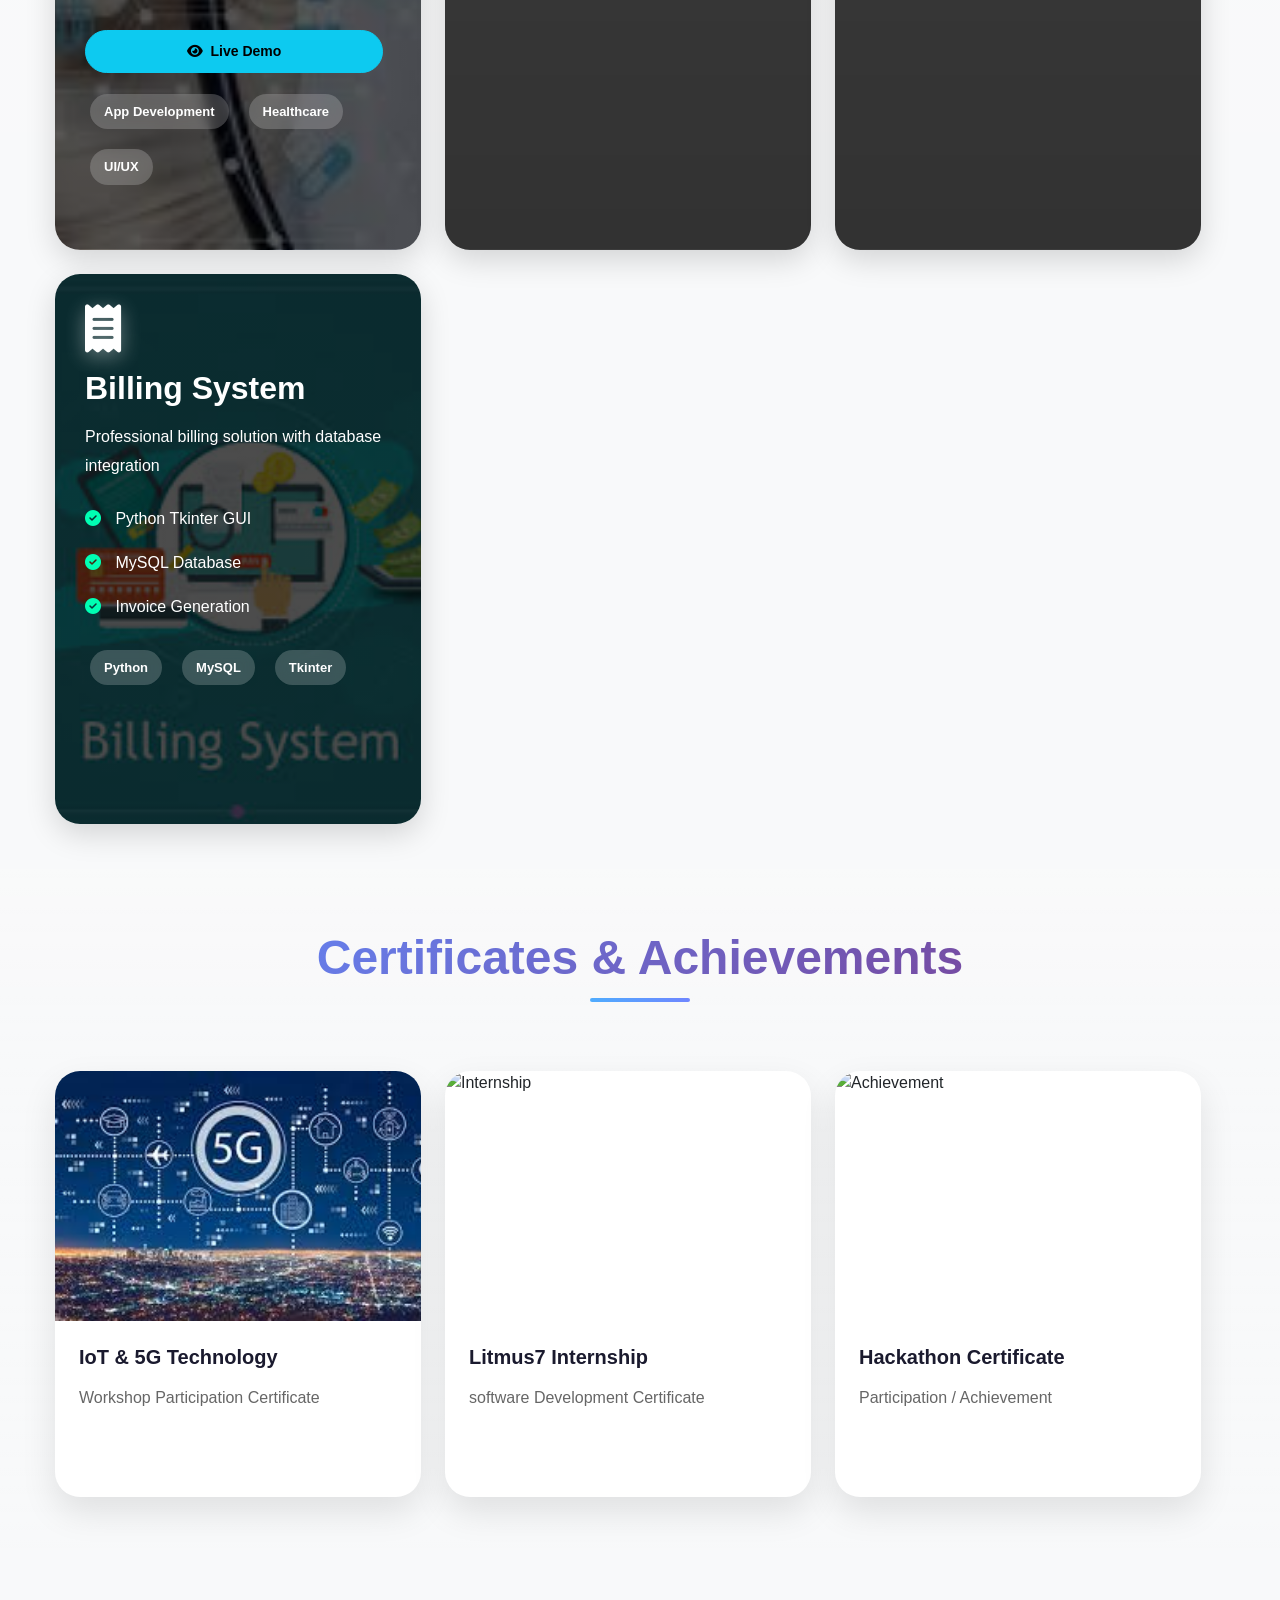
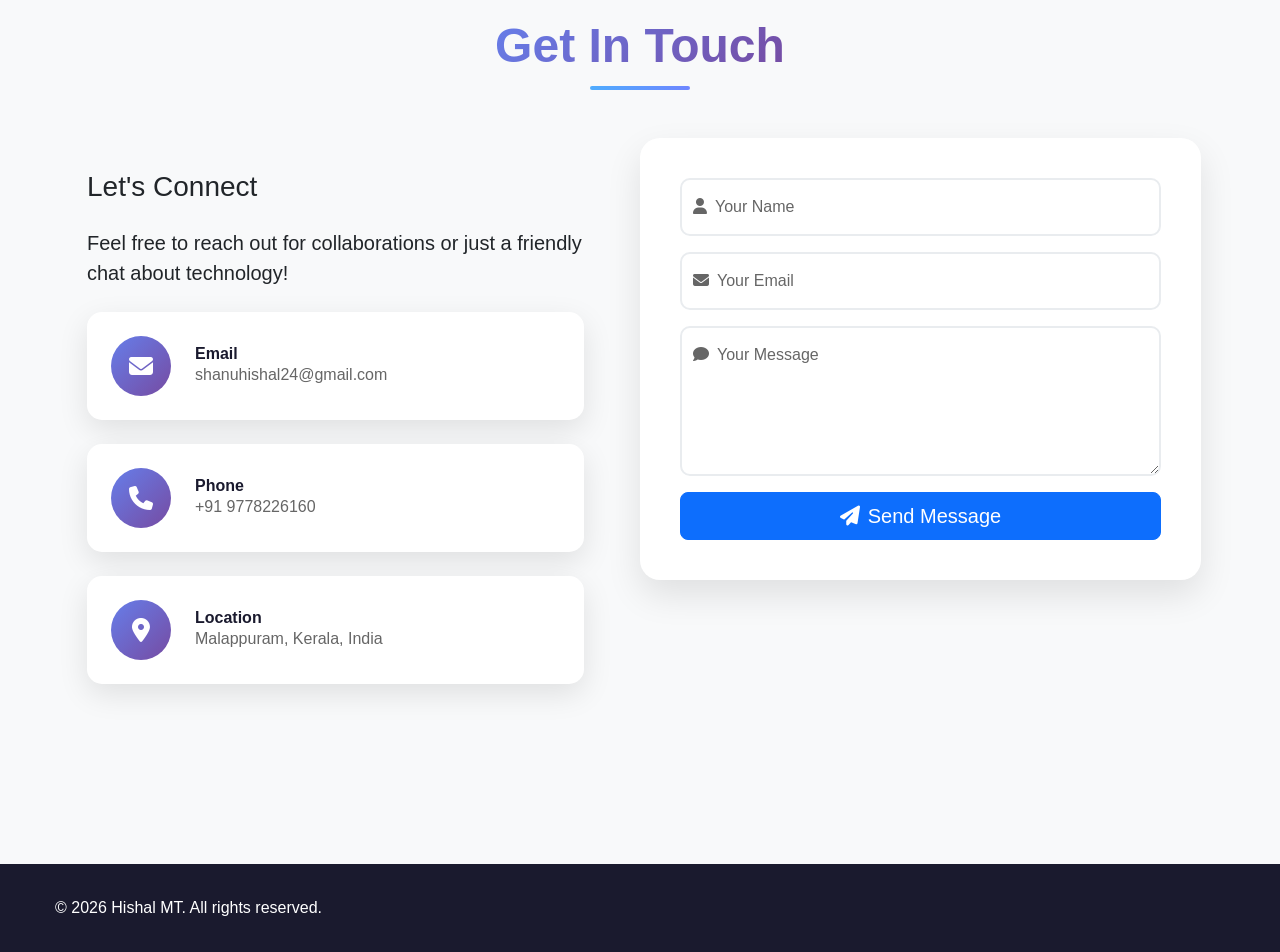
==== commit 582a7aec: "Fixed portfolio homepage" ====
--- a/index.html
+++ b/index.html
@@ -106,7 +106,7 @@
 <div class="stat-label">Skills Mastered</div>
 </div>
 <div class="stat-item">
-<div class="stat-number">3</div>
+<div class="stat-number">3+</div>
 <div class="stat-label">Certifications</div>
 </div>
 <div class="stat-item">
--- a/style.css
+++ b/style.css
@@ -1419,4 +1419,155 @@
     opacity: 1;
     transform: translateY(0);
   }
+}
+
+
+/* =========================
+   MOBILE RESPONSIVE FIX
+========================= */
+
+/* Prevent horizontal scroll */
+html, body {
+    overflow-x: hidden;
+    width: 100%;
+}
+
+/* Universal responsive fix */
+* {
+    max-width: 100%;
+    box-sizing: border-box;
+}
+
+/* Container */
+.container {
+    width: 100%;
+    padding: 0 15px;
+    margin: auto;
+}
+
+/* Navbar */
+.navbar {
+    width: 100%;
+    padding: 15px 20px;
+}
+
+.nav-links {
+    display: flex;
+    gap: 20px;
+}
+
+/* Hero Section */
+.hero {
+    padding: 100px 20px 60px;
+    text-align: center;
+}
+
+.hero-content {
+    width: 100%;
+}
+
+.hero h1 {
+    font-size: 2rem;
+}
+
+.hero p {
+    font-size: 1rem;
+}
+
+/* Sections */
+.section {
+    padding: 60px 20px;
+}
+
+/* Education Cards */
+.education-card,
+.project-card,
+.skill-card,
+.about-card {
+    width: 100%;
+    margin: 15px 0;
+}
+
+/* Timeline */
+.timeline {
+    flex-direction: column;
+    align-items: center;
+}
+
+.timeline-item {
+    width: 100%;
+}
+
+/* Images */
+img {
+    width: 100%;
+    height: auto;
+    display: block;
+}
+
+/* Project Grid */
+.projects-grid {
+    display: grid;
+    grid-template-columns: 1fr;
+    gap: 20px;
+}
+
+/* Skills Grid */
+.skills-grid {
+    display: grid;
+    grid-template-columns: 1fr 1fr;
+    gap: 15px;
+}
+
+/* Contact Section */
+.contact-container {
+    flex-direction: column;
+}
+
+/* Buttons */
+.btn {
+    width: 100%;
+    text-align: center;
+}
+
+/* =========================
+   TABLET RESPONSIVE
+========================= */
+
+@media (min-width: 768px) {
+
+    .projects-grid {
+        grid-template-columns: repeat(2, 1fr);
+    }
+
+    .skills-grid {
+        grid-template-columns: repeat(3, 1fr);
+    }
+
+    .hero h1 {
+        font-size: 3rem;
+    }
+}
+
+/* =========================
+   DESKTOP RESPONSIVE
+========================= */
+
+@media (min-width: 1024px) {
+
+    .container {
+        max-width: 1200px;
+    }
+
+    .projects-grid {
+        grid-template-columns: repeat(3, 1fr);
+    }
+
+    .skills-grid {
+        grid-template-columns: repeat(4, 1fr);
+    }
+
+    .hero {
+        text-align: left;
+    }
 }
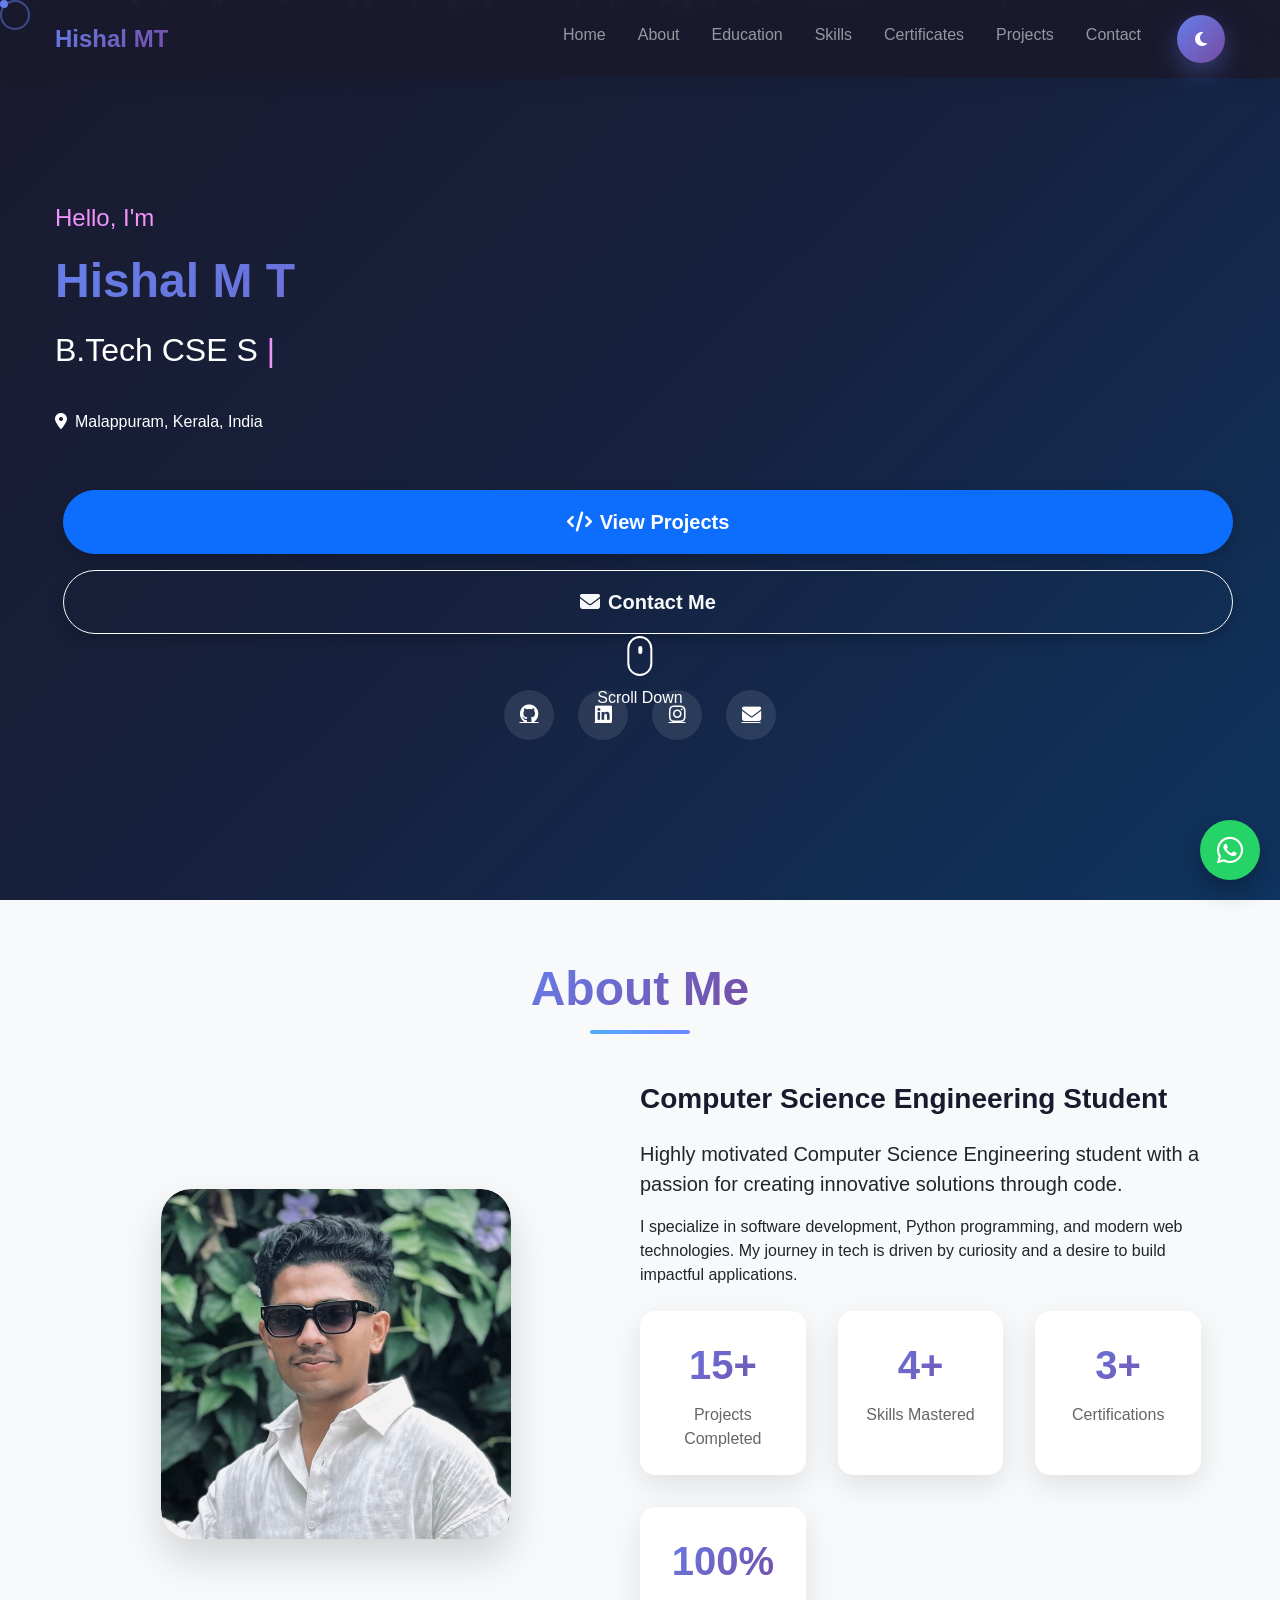
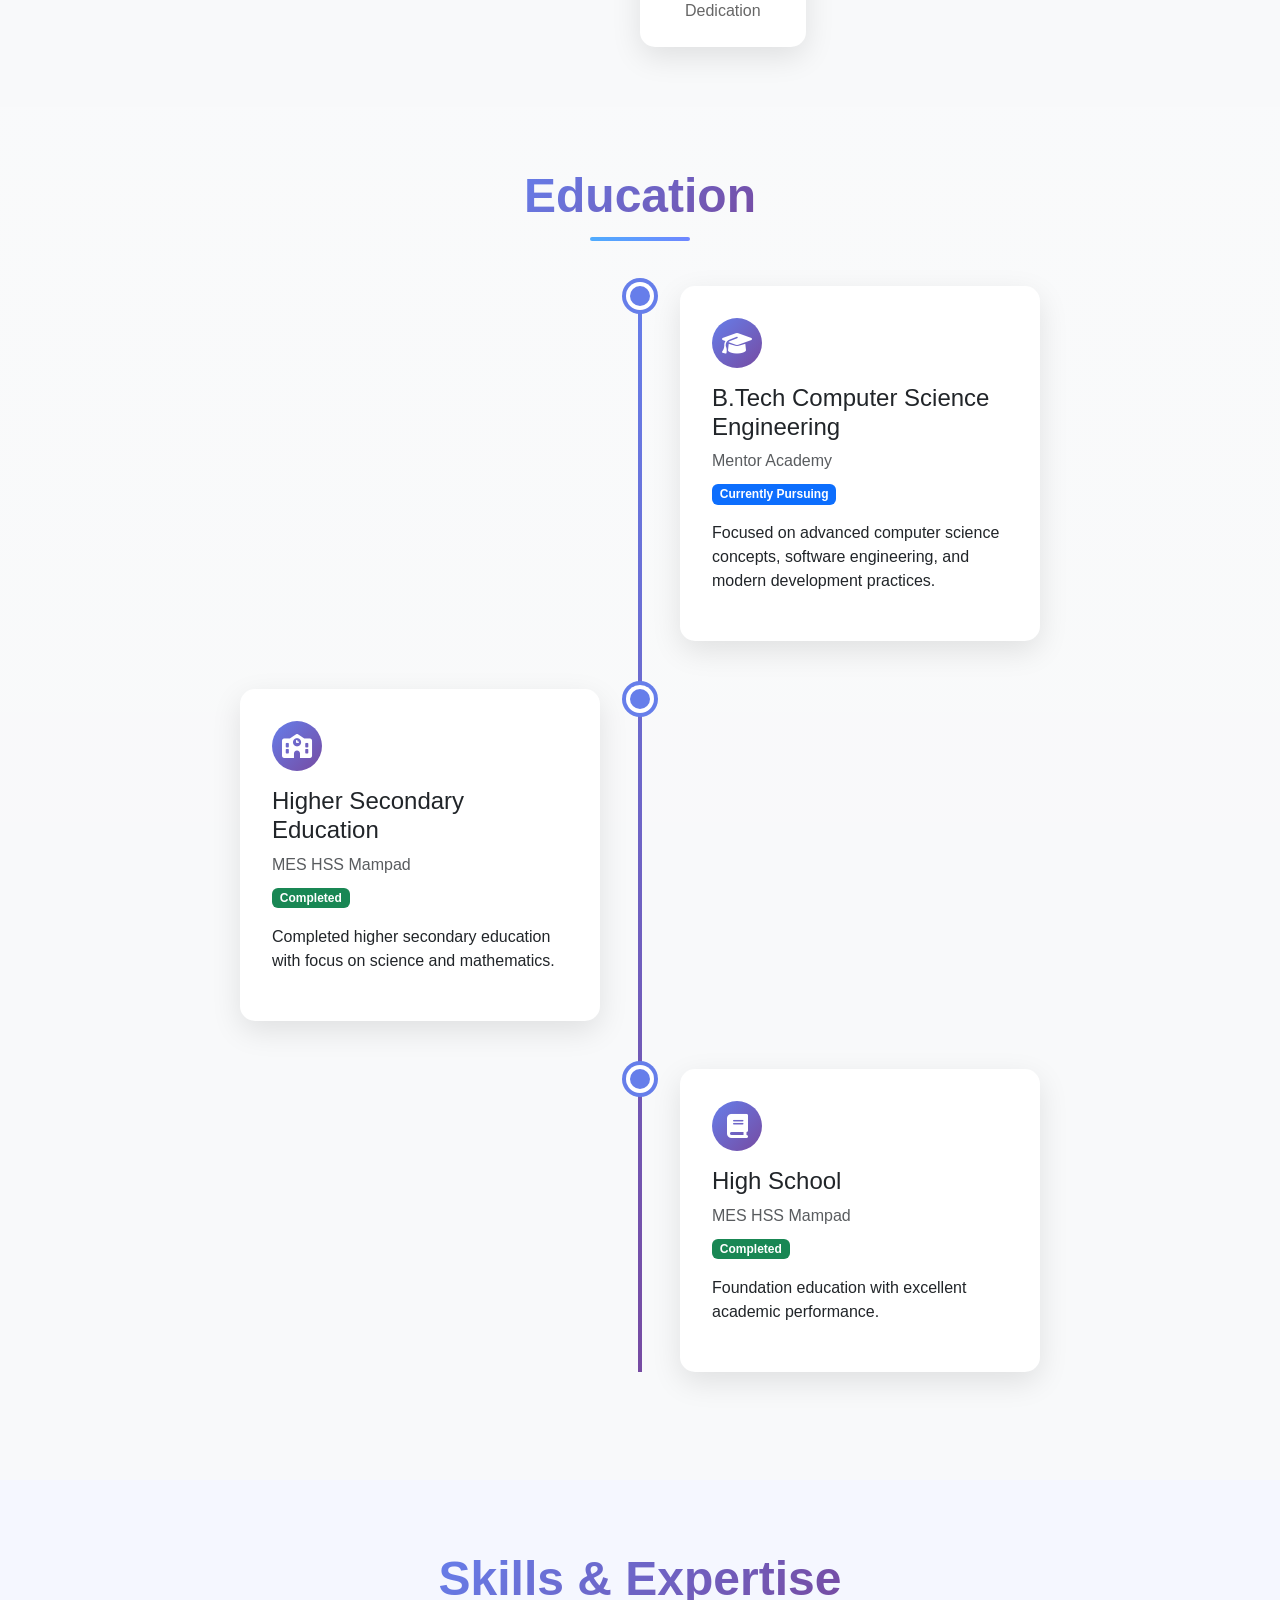
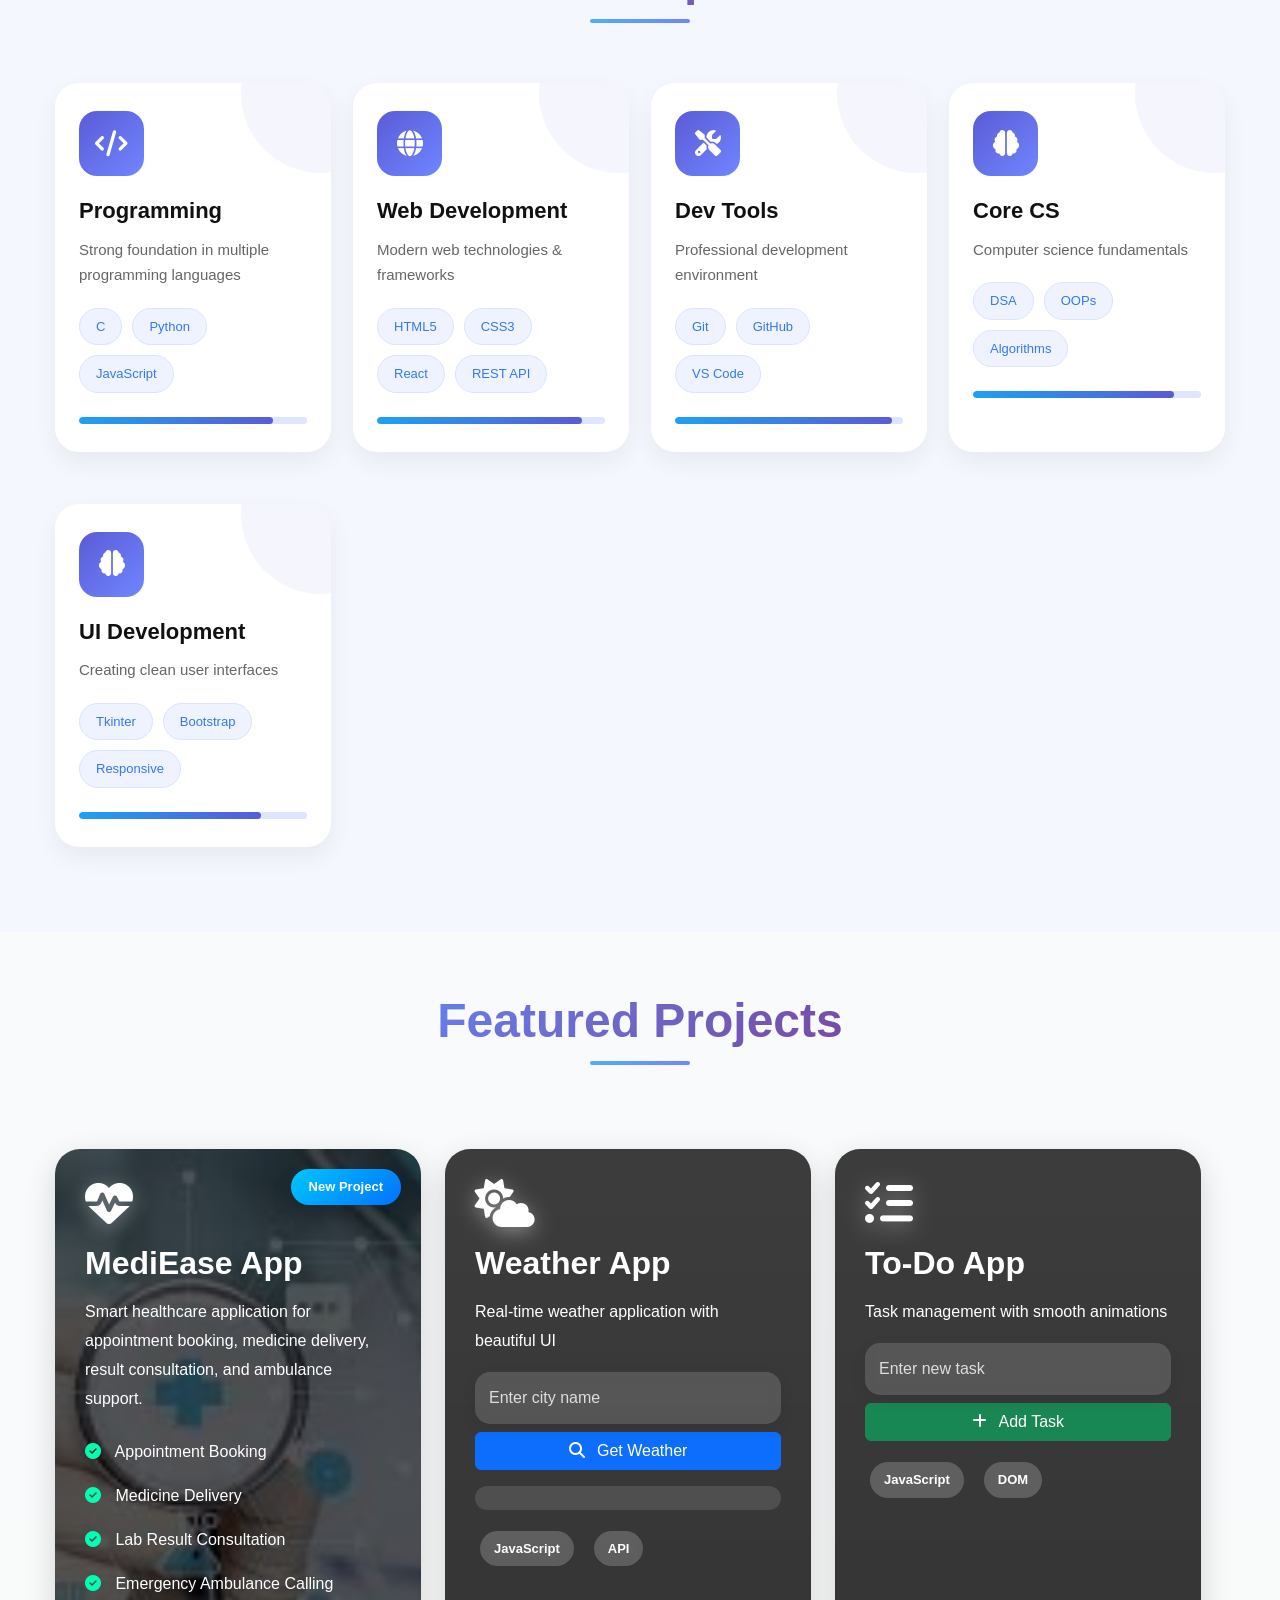
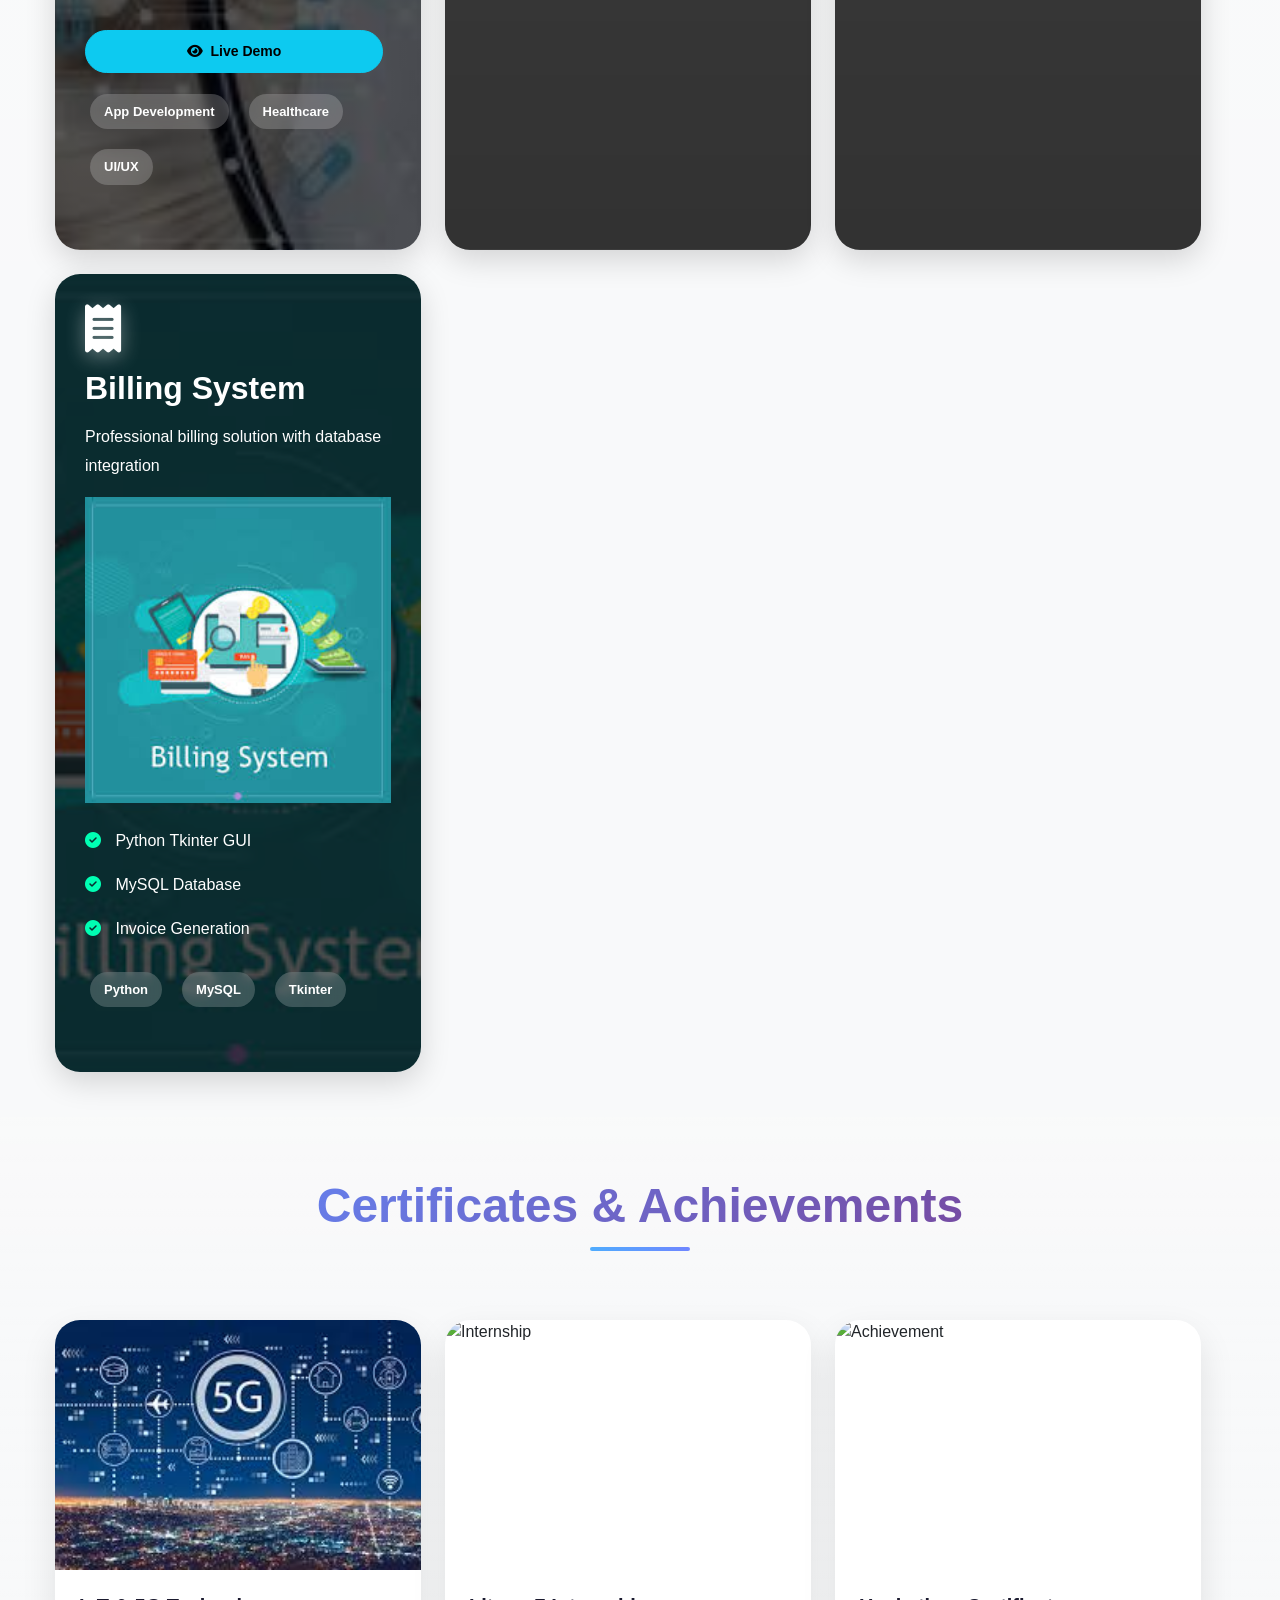
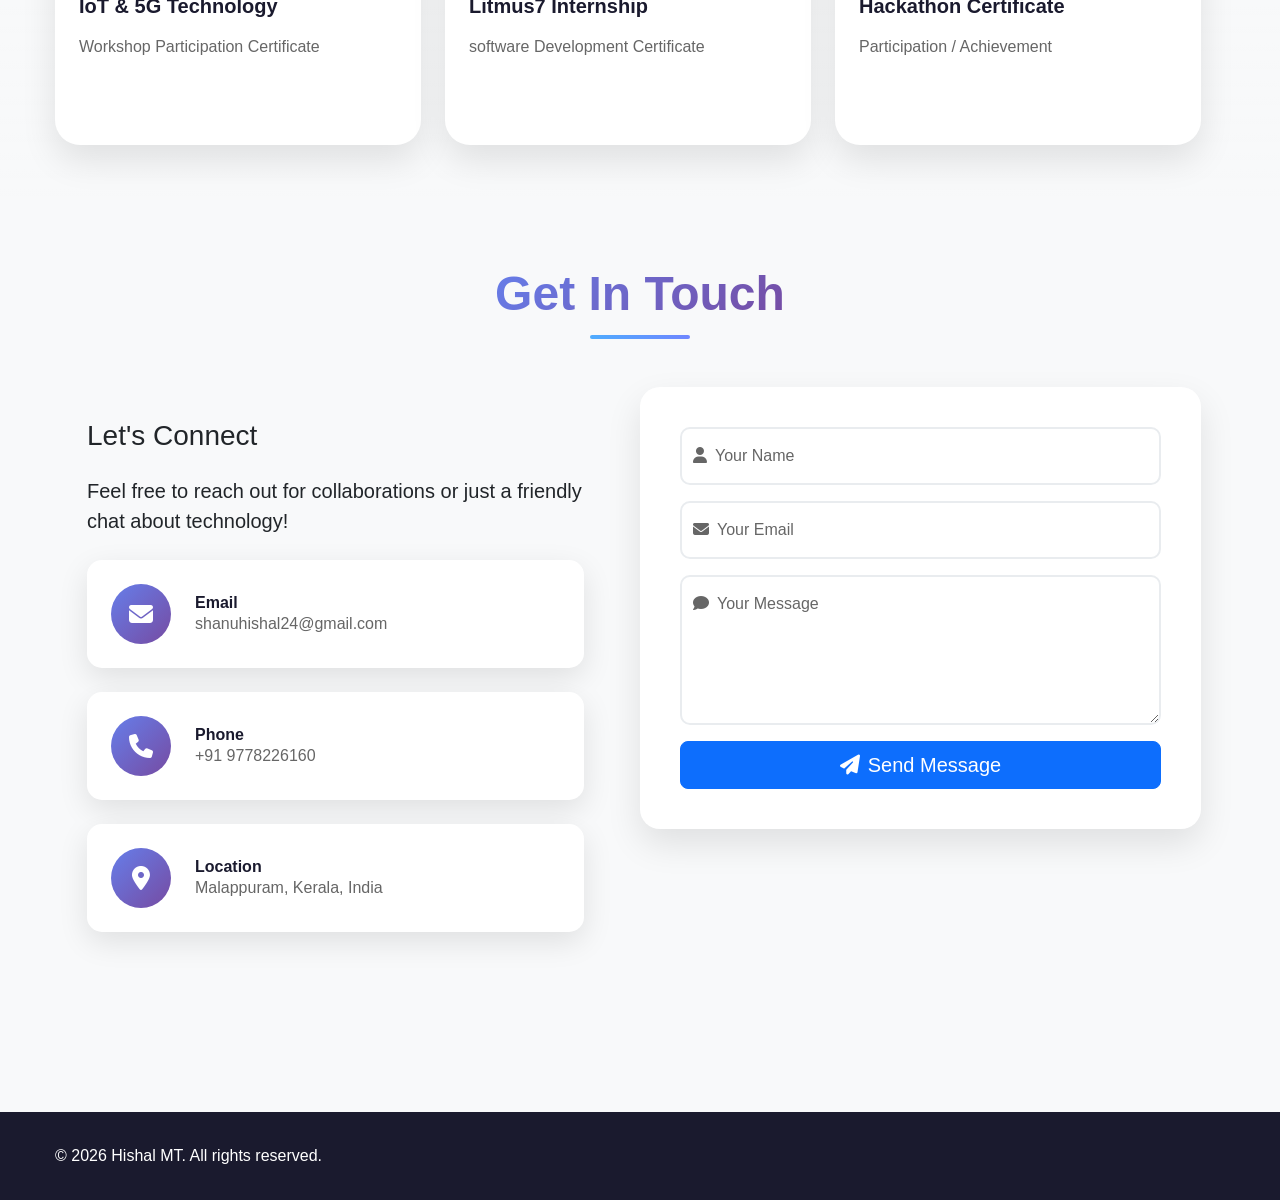
==== commit 6ca33a96: "Fixed portfolio homepage" ====
--- a/index.html
+++ b/index.html
@@ -32,6 +32,14 @@
 <li class="nav-item"><a class="nav-link" href="#certificates">Certificates</a></li>
 <li class="nav-item"><a class="nav-link" href="#projects">Projects</a></li>
 <li class="nav-item"><a class="nav-link" href="#contact">Contact</a></li>
+<!-- DARK MODE TOGGLE -->
+
+<div class="theme-toggle" id="themeToggle">
+
+    <i class="fas fa-moon"></i>
+
+</div>
+
 </ul>
 </div>
 </div>
@@ -436,6 +444,9 @@
 
             <p>Real-time weather application with beautiful UI</p>
 
+            <img src="#"
+            alt="">
+
             <div class="project-demo">
 
                 <input type="text"
@@ -488,6 +499,9 @@
 
             <p>Task management with smooth animations</p>
 
+            <img src="#"
+             alt="">
+
             <div class="project-demo">
 
                 <input type="text"
@@ -542,6 +556,9 @@
 <p>
 Professional billing solution with database integration
 </p>
+
+<img src="images/billing-bg.jpg"
+alt="billing">
 
 <div class="project-features mt-3">
 
--- a/style.css
+++ b/style.css
@@ -329,7 +329,7 @@
 }
 
 .bg-gradient {
-  background: linear-gradient(135deg, #f5f7fa 0%, #c3cfe2 100%);
+  background: linear-gradient(135deg, #e4e7ec 0%, #c3cfe2 100%);
 }
 
 /* About Section */
@@ -1570,4 +1570,253 @@
     .hero {
         text-align: left;
     }
+}
+
+
+/* ========================================= */
+/* DARK MODE TOGGLE */
+/* ========================================= */
+
+.theme-toggle{
+    width:48px;
+    height:48px;
+    border-radius:50%;
+    background:var(--gradient-1);
+    display:flex;
+    align-items:center;
+    justify-content:center;
+    color:white;
+    cursor:pointer;
+    transition:0.4s ease;
+    box-shadow:0 10px 25px rgba(102,126,234,0.35);
+    margin-left:20px;
+    border:none;
+}
+
+.theme-toggle:hover{
+    transform:rotate(180deg) scale(1.08);
+}
+
+/* ========================================= */
+/* DARK MODE BODY */
+/* ========================================= */
+
+body.dark-mode{
+    background:#0f172a;
+    color:#f1f5f9;
+}
+
+/* ========================================= */
+/* NAVBAR */
+/* ========================================= */
+
+body.dark-mode .navbar{
+    background:rgba(15,23,42,0.96) !important;
+    box-shadow:0 5px 25px rgba(0,0,0,0.4);
+}
+
+/* ========================================= */
+/* SECTION BACKGROUND */
+/* ========================================= */
+
+body.dark-mode .section,
+body.dark-mode #skills,
+body.dark-mode #projects,
+body.dark-mode #about,
+body.dark-mode #education,
+body.dark-mode #contact,
+body.dark-mode .bg-gradient{
+    background:#0f172a !important;
+}
+
+/* ========================================= */
+/* TEXT COLORS */
+/* ========================================= */
+
+body.dark-mode h1,
+body.dark-mode h2,
+body.dark-mode h3,
+body.dark-mode h4,
+body.dark-mode h5,
+body.dark-mode h6{
+    color:#ffffff !important;
+}
+
+body.dark-mode p,
+body.dark-mode span,
+body.dark-mode li{
+    color:#cbd5e1;
+}
+
+/* ========================================= */
+/* SECTION TITLES */
+/* ========================================= */
+
+body.dark-mode .section-title h2{
+    background:linear-gradient(135deg,#93c5fd,#c084fc);
+    -webkit-background-clip:text;
+    -webkit-text-fill-color:transparent;
+    background-clip:text;
+}
+
+/* ========================================= */
+/* SKILL CARDS */
+/* ========================================= */
+
+body.dark-mode .skill-card{
+    background:#1e293b;
+    box-shadow:0 10px 30px rgba(0,0,0,0.35);
+}
+
+body.dark-mode .skill-card::before{
+    background:rgba(255,255,255,0.03);
+}
+
+/* ========================================= */
+/* PROJECT CARDS */
+/* ========================================= */
+
+body.dark-mode .project-card{
+    background:#1e293b;
+    box-shadow:0 10px 30px rgba(0,0,0,0.35);
+}
+
+/* ========================================= */
+/* CERTIFICATE CARDS */
+/* ========================================= */
+
+body.dark-mode .certificate-card{
+    background:#1e293b;
+    box-shadow:0 10px 30px rgba(0,0,0,0.35);
+}
+
+/* ========================================= */
+/* TIMELINE CARDS */
+/* ========================================= */
+
+body.dark-mode .timeline-card{
+    background:#1e293b;
+}
+
+body.dark-mode .timeline::before{
+    background:var(--gradient-3);
+}
+
+/* ========================================= */
+/* CONTACT */
+/* ========================================= */
+
+body.dark-mode .contact-item,
+body.dark-mode .contact-form{
+    background:#1e293b;
+}
+
+/* ========================================= */
+/* ABOUT STATS */
+/* ========================================= */
+
+body.dark-mode .stat-item{
+    background:#1e293b;
+}
+
+/* ========================================= */
+/* TAGS */
+/* ========================================= */
+
+body.dark-mode .tag,
+body.dark-mode .skill-tags span,
+body.dark-mode .certificate-tags span{
+    background:#273449;
+    border-color:#334155;
+    color:#93c5fd;
+}
+
+/* ========================================= */
+/* INPUTS */
+/* ========================================= */
+
+body.dark-mode input,
+body.dark-mode textarea,
+body.dark-mode .form-control{
+    background:#273449 !important;
+    border:1px solid #334155 !important;
+    color:#ffffff !important;
+}
+
+body.dark-mode input::placeholder,
+body.dark-mode textarea::placeholder{
+    color:#94a3b8;
+}
+
+body.dark-mode .form-floating label{
+    color:#94a3b8;
+}
+
+/* ========================================= */
+/* RESULT BOX */
+/* ========================================= */
+
+body.dark-mode .result-text{
+    background:#273449;
+    color:#e2e8f0;
+}
+
+/* ========================================= */
+/* PROGRESS BAR */
+/* ========================================= */
+
+body.dark-mode .progress-bar{
+    background:#334155;
+}
+
+/* ========================================= */
+/* FOOTER */
+/* ========================================= */
+
+body.dark-mode .footer{
+    background:#020617;
+}
+
+/* ========================================= */
+/* SOCIAL ICONS */
+/* ========================================= */
+
+body.dark-mode .social-icon{
+    background:rgba(255,255,255,0.08);
+}
+
+/* ========================================= */
+/* CURSOR */
+/* ========================================= */
+
+body.dark-mode .cursor-dot{
+    background:#93c5fd;
+}
+
+body.dark-mode .cursor-outline{
+    border-color:#93c5fd;
+}
+
+/* ========================================= */
+/* SMOOTH TRANSITION */
+/* ========================================= */
+
+body,
+.navbar,
+.section,
+.skill-card,
+.project-card,
+.certificate-card,
+.timeline-card,
+.contact-item,
+.contact-form,
+.stat-item,
+input,
+textarea,
+.form-control,
+.footer,
+.social-icon,
+.tag,
+.skill-tags span{
+    transition:0.4s ease;
 }
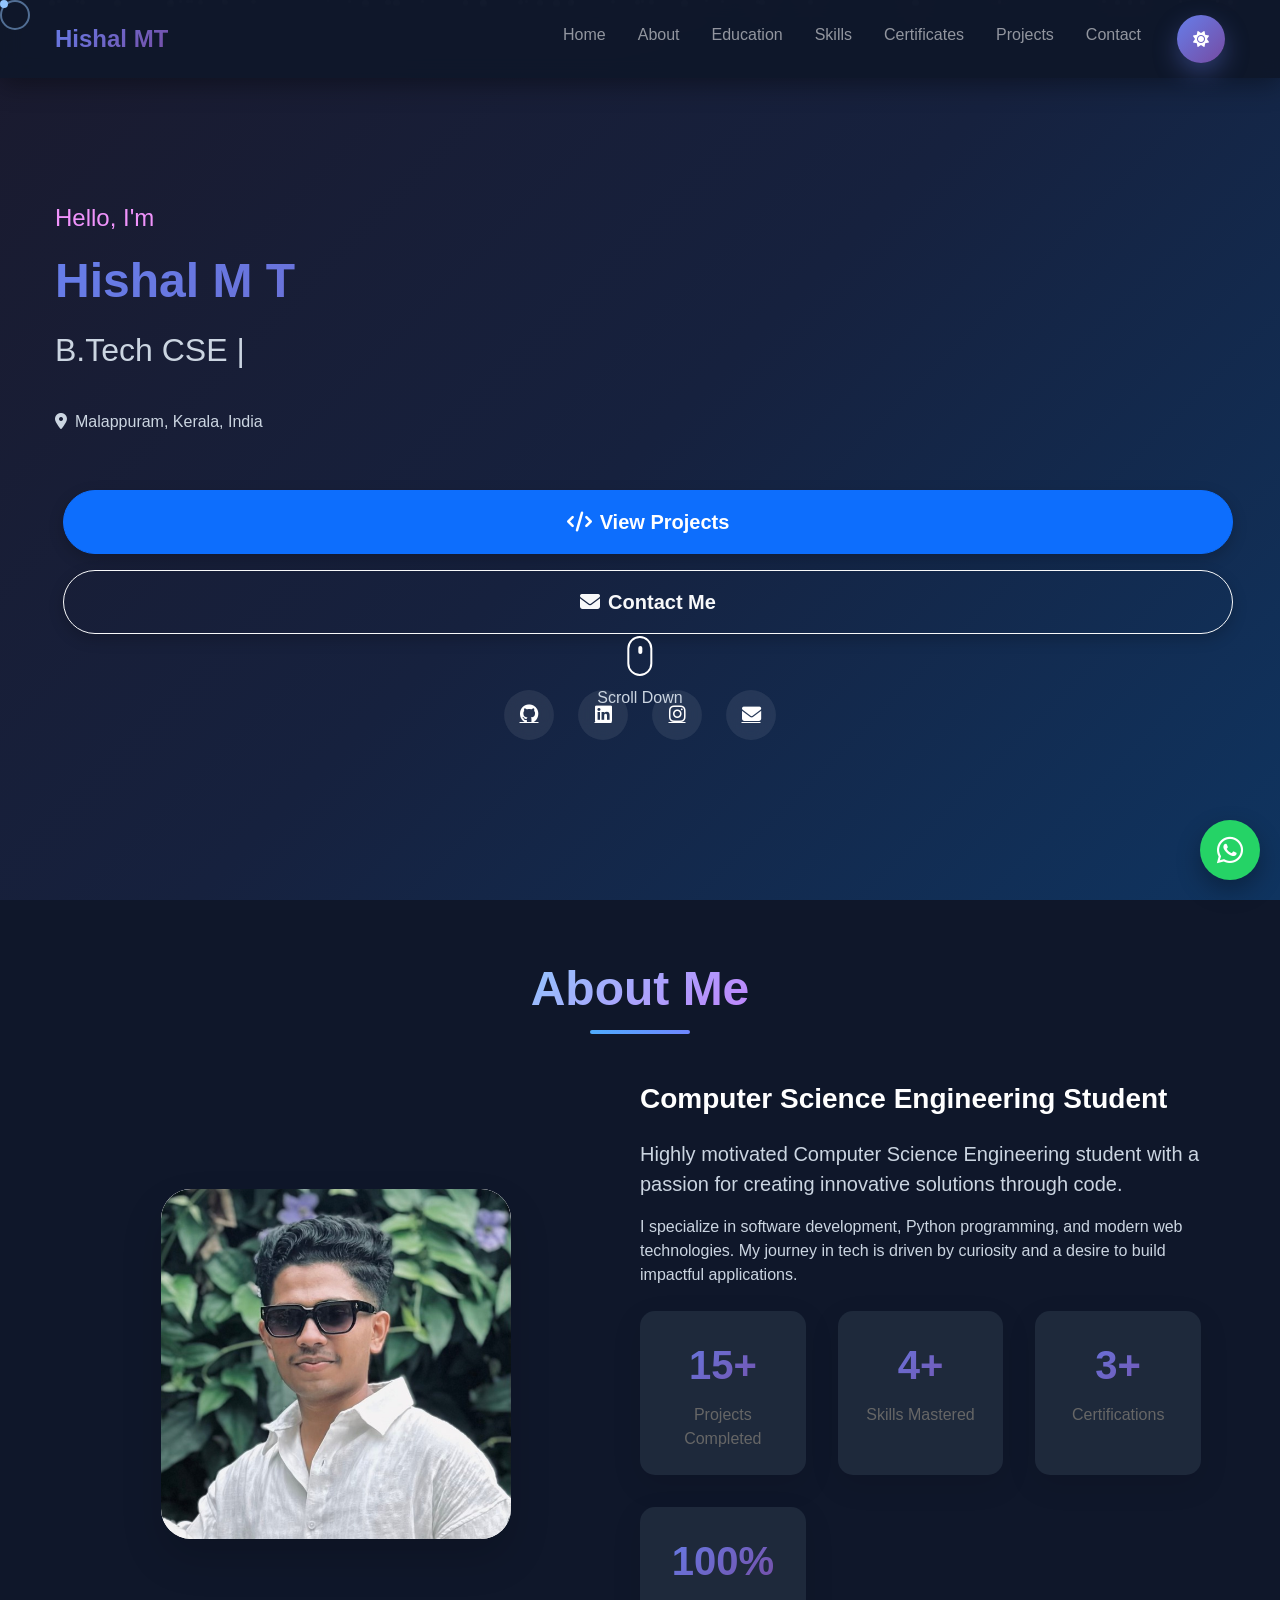
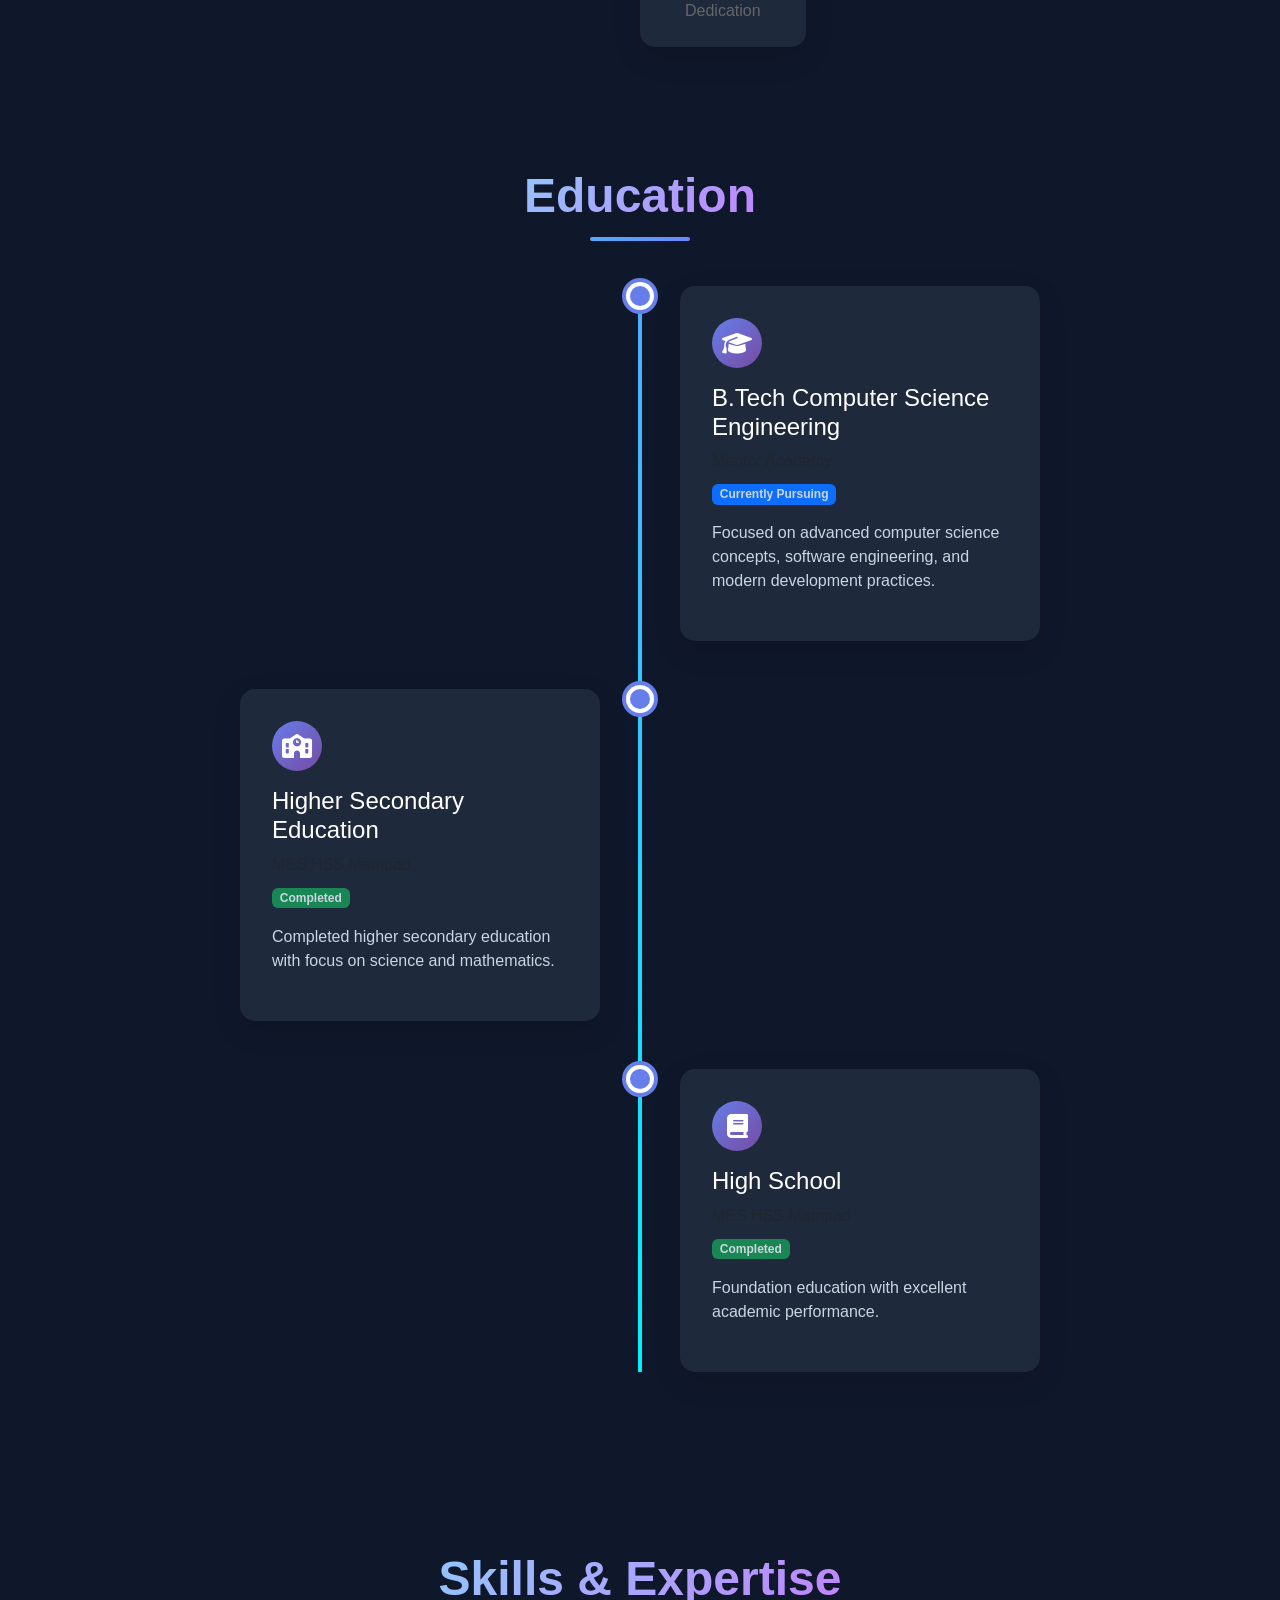
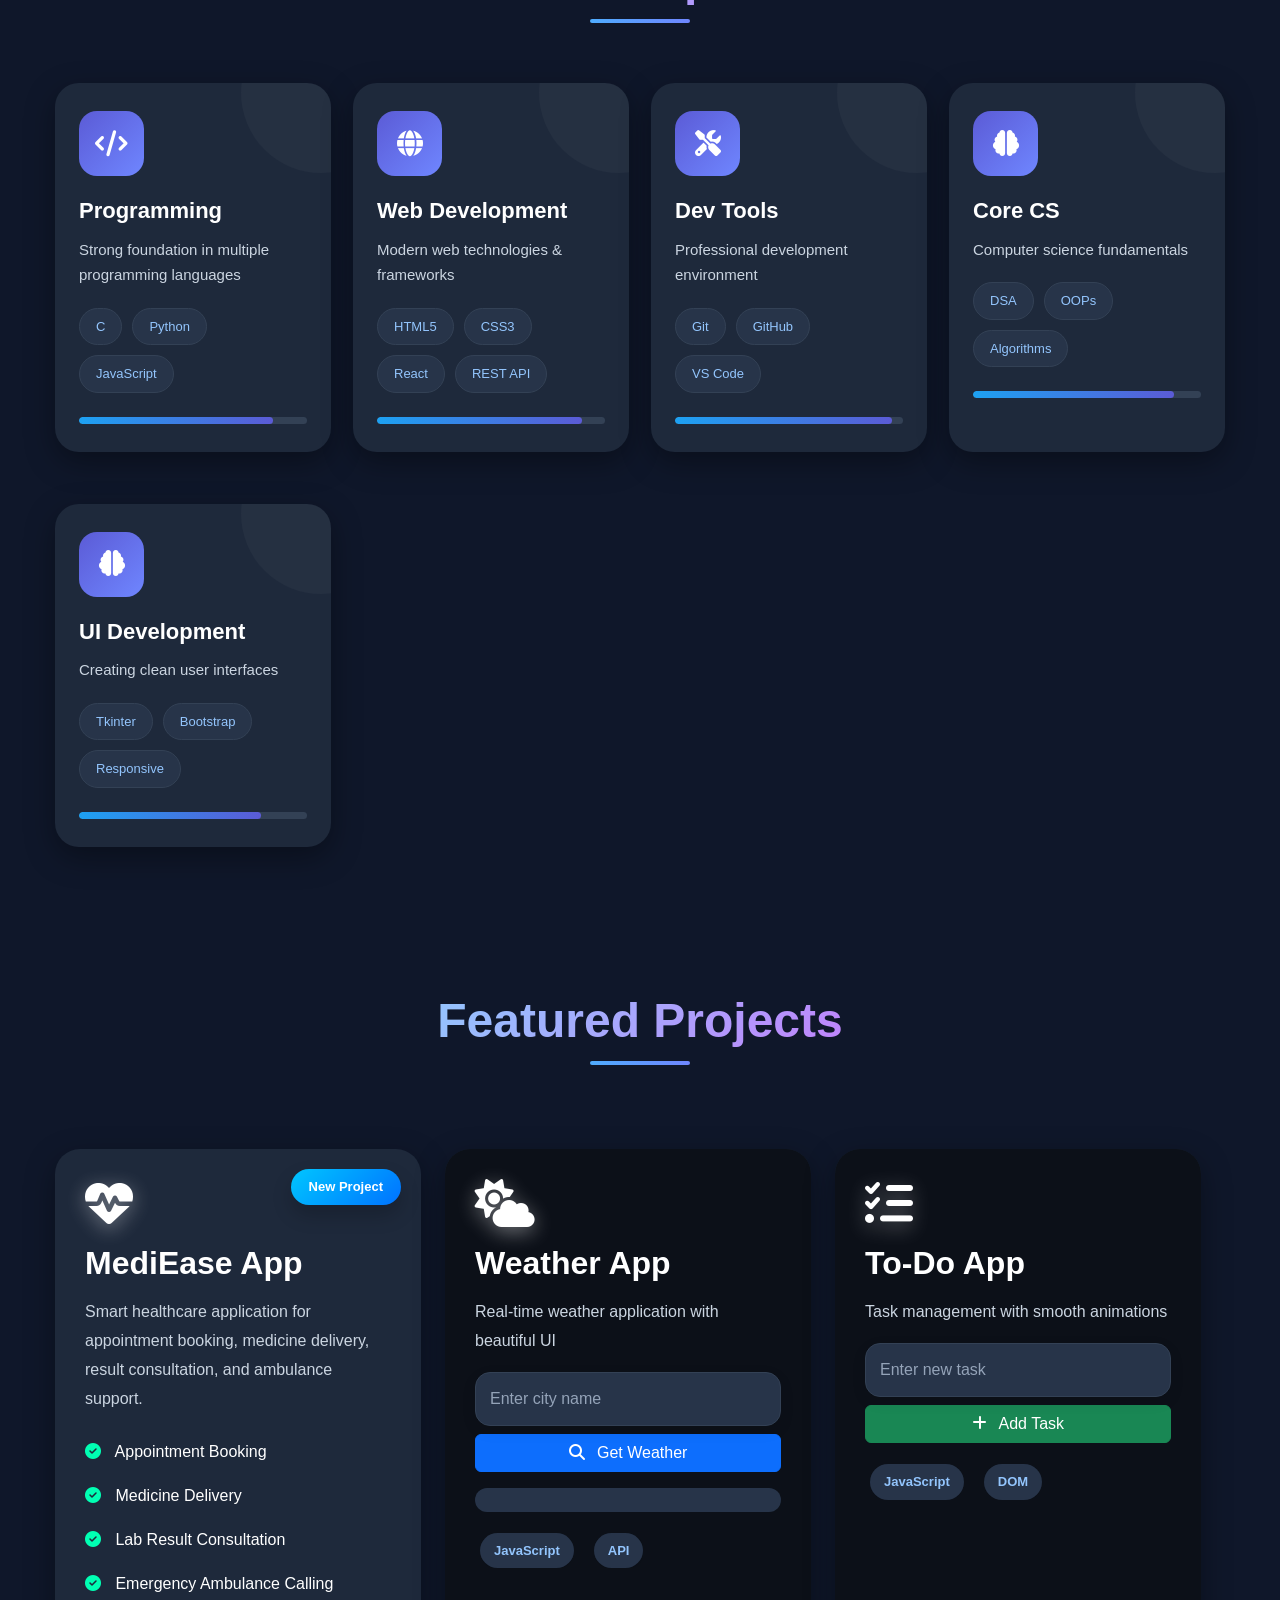
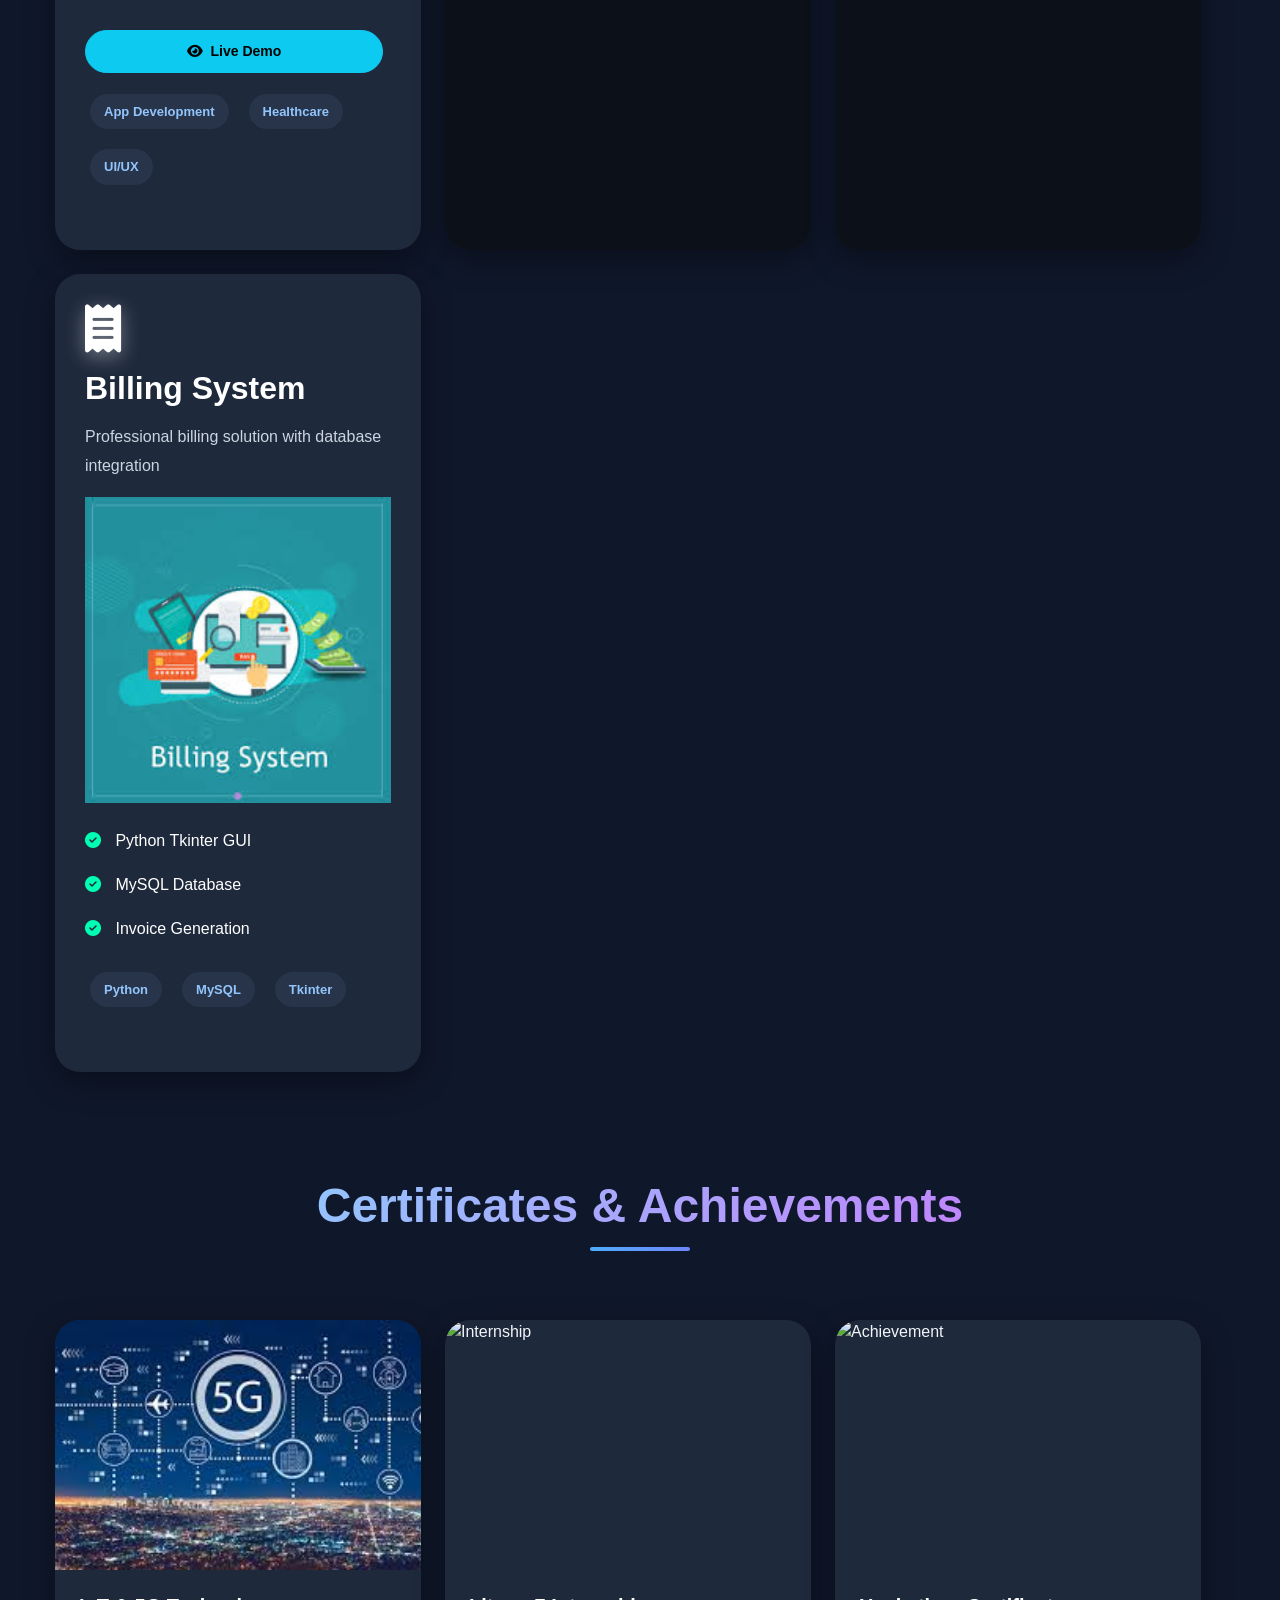
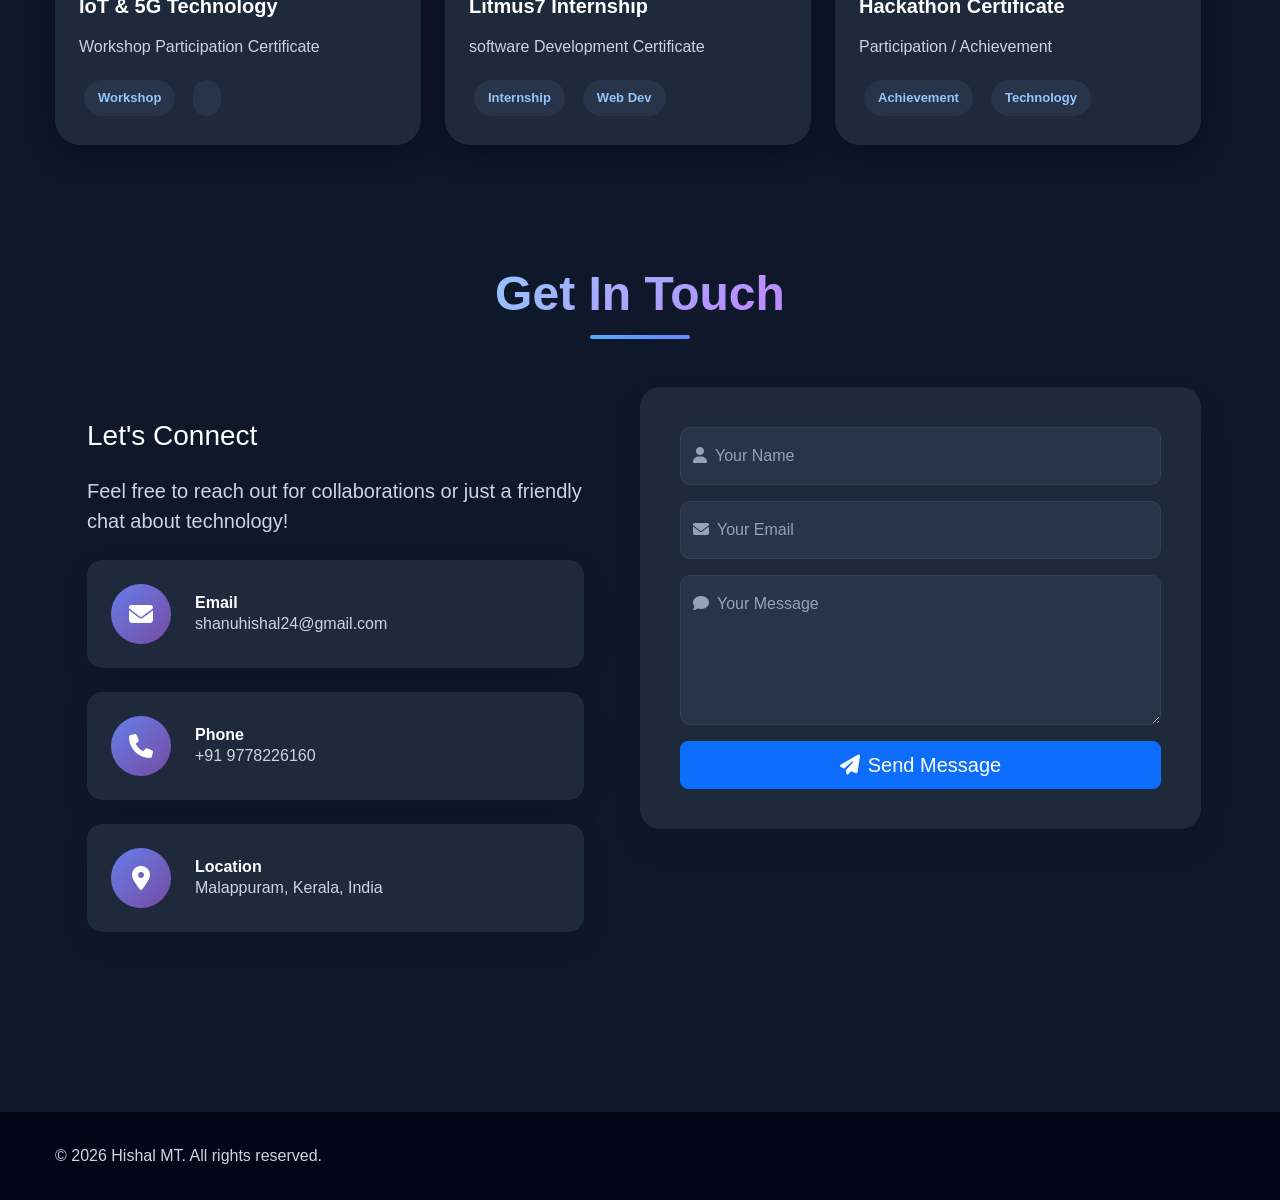
==== commit e63c80e1: "Fixed portfolio homepage" ====
--- a/index.html
+++ b/index.html
@@ -444,8 +444,6 @@
 
             <p>Real-time weather application with beautiful UI</p>
 
-            <img src="#"
-            alt="">
 
             <div class="project-demo">
 
@@ -499,8 +497,6 @@
 
             <p>Task management with smooth animations</p>
 
-            <img src="#"
-             alt="">
 
             <div class="project-demo">
 
--- a/style.css
+++ b/style.css
@@ -1819,4 +1819,26 @@
 .tag,
 .skill-tags span{
     transition:0.4s ease;
+}
+
+/* DARK MODE TOGGLE */
+
+.theme-toggle{
+    width:48px;
+    height:48px;
+    border-radius:50%;
+    background:var(--gradient-1);
+    display:flex;
+    align-items:center;
+    justify-content:center;
+    color:white;
+    cursor:pointer;
+    transition:0.4s ease;
+    box-shadow:0 10px 25px rgba(102,126,234,0.35);
+    margin-left:20px;
+    border:none;
+}
+
+.theme-toggle:hover{
+    transform:rotate(180deg) scale(1.08);
 }
